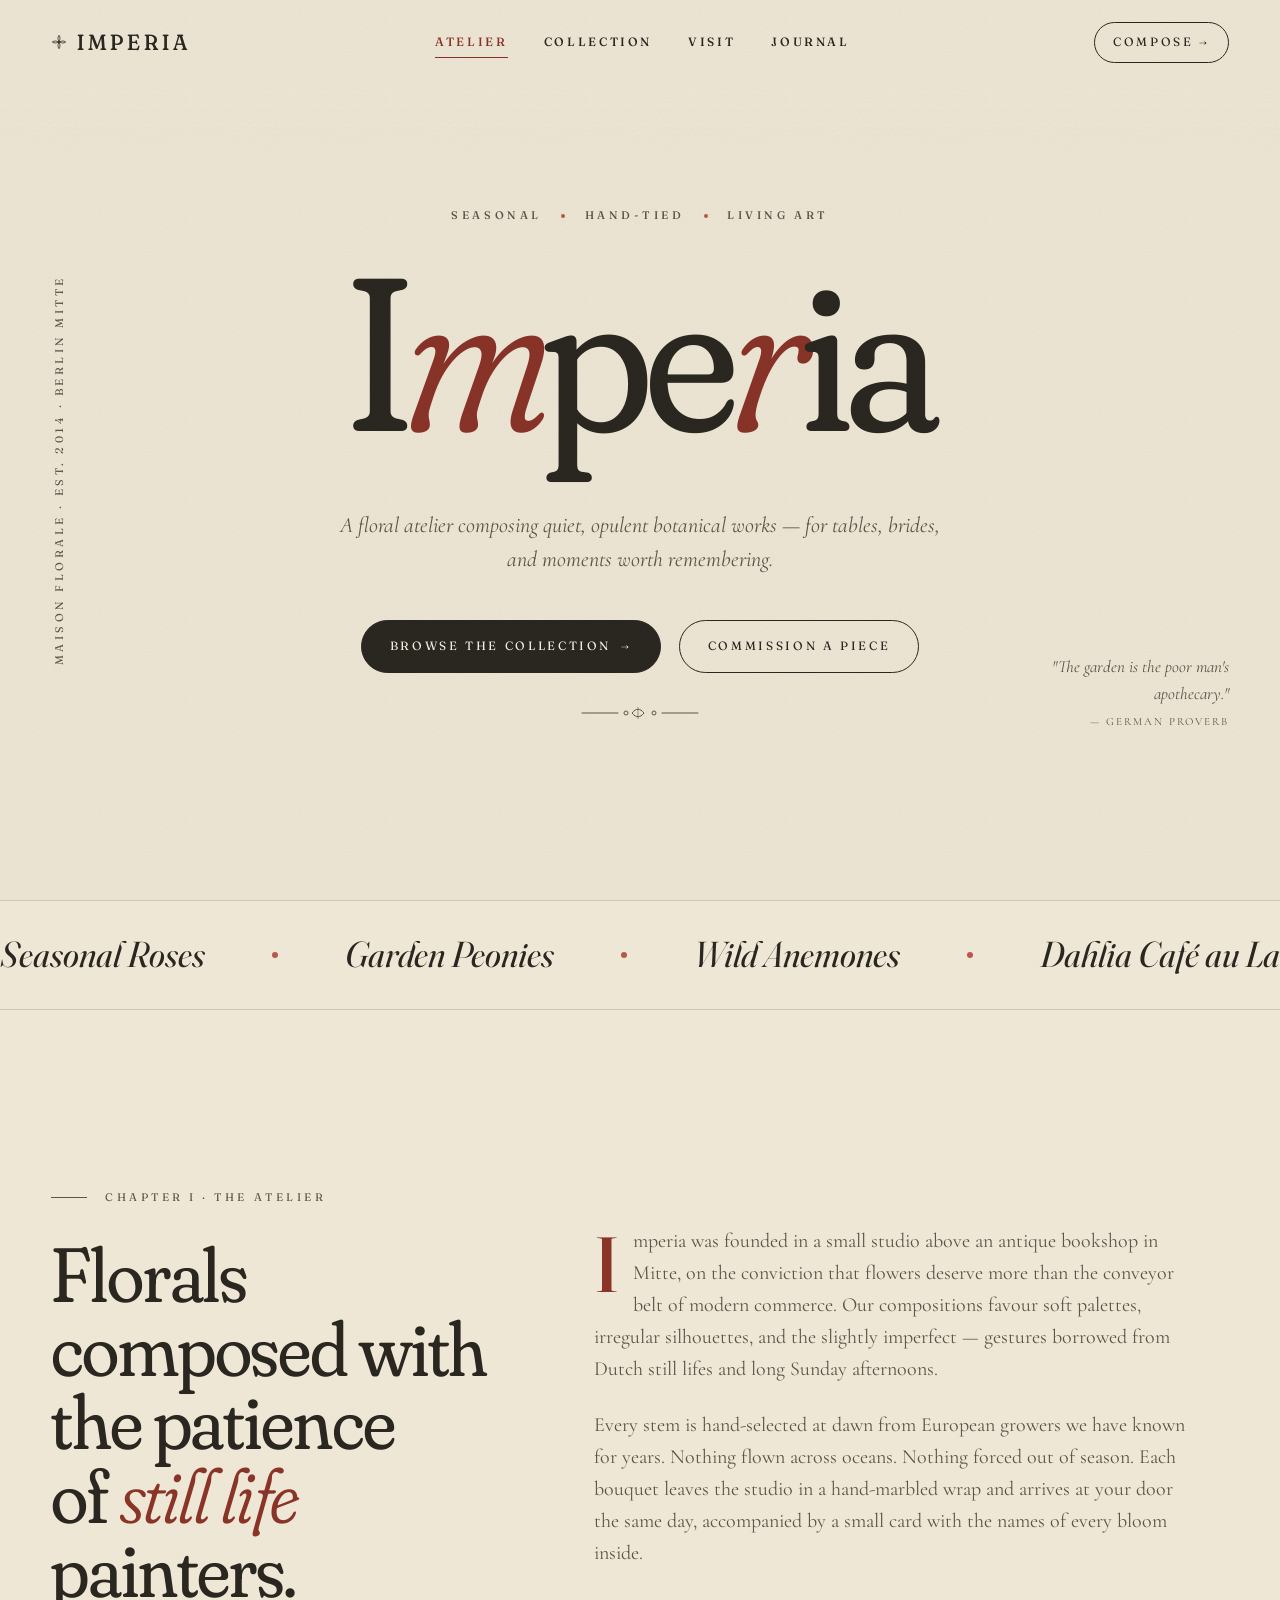
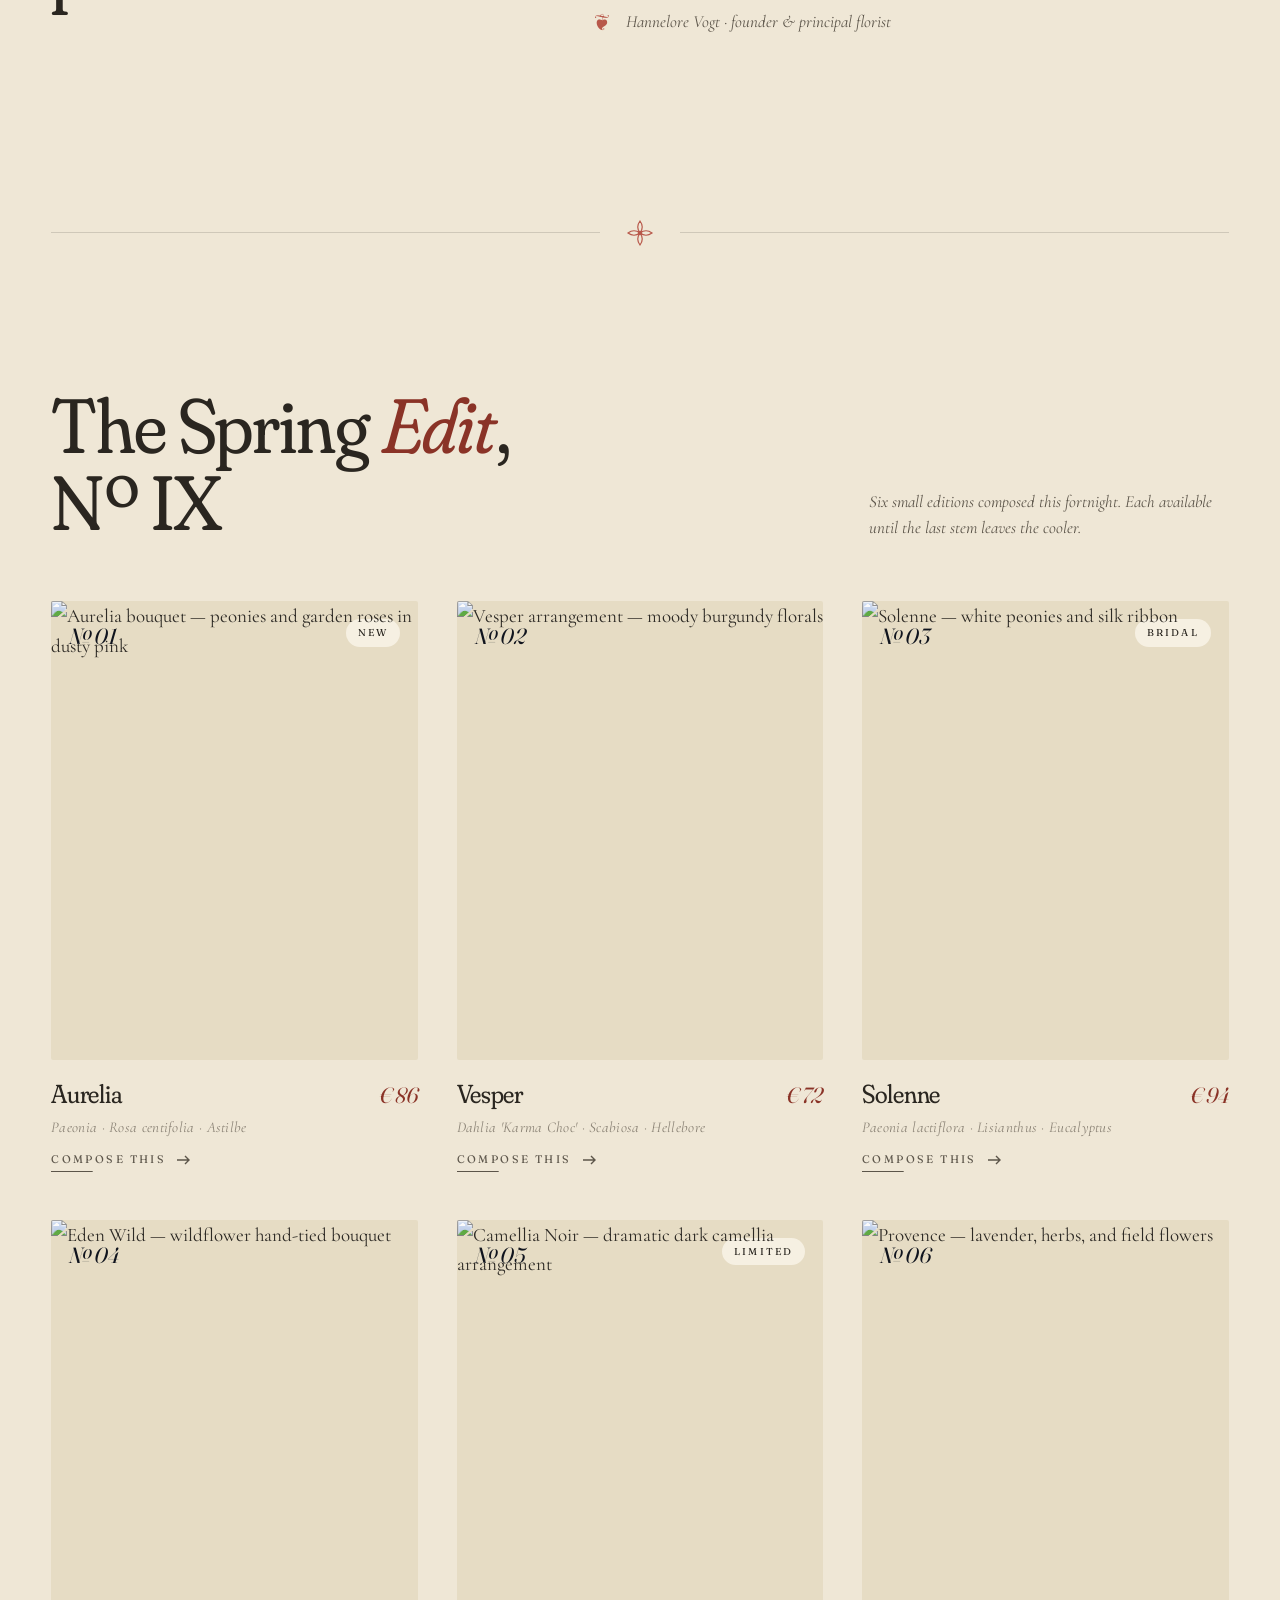
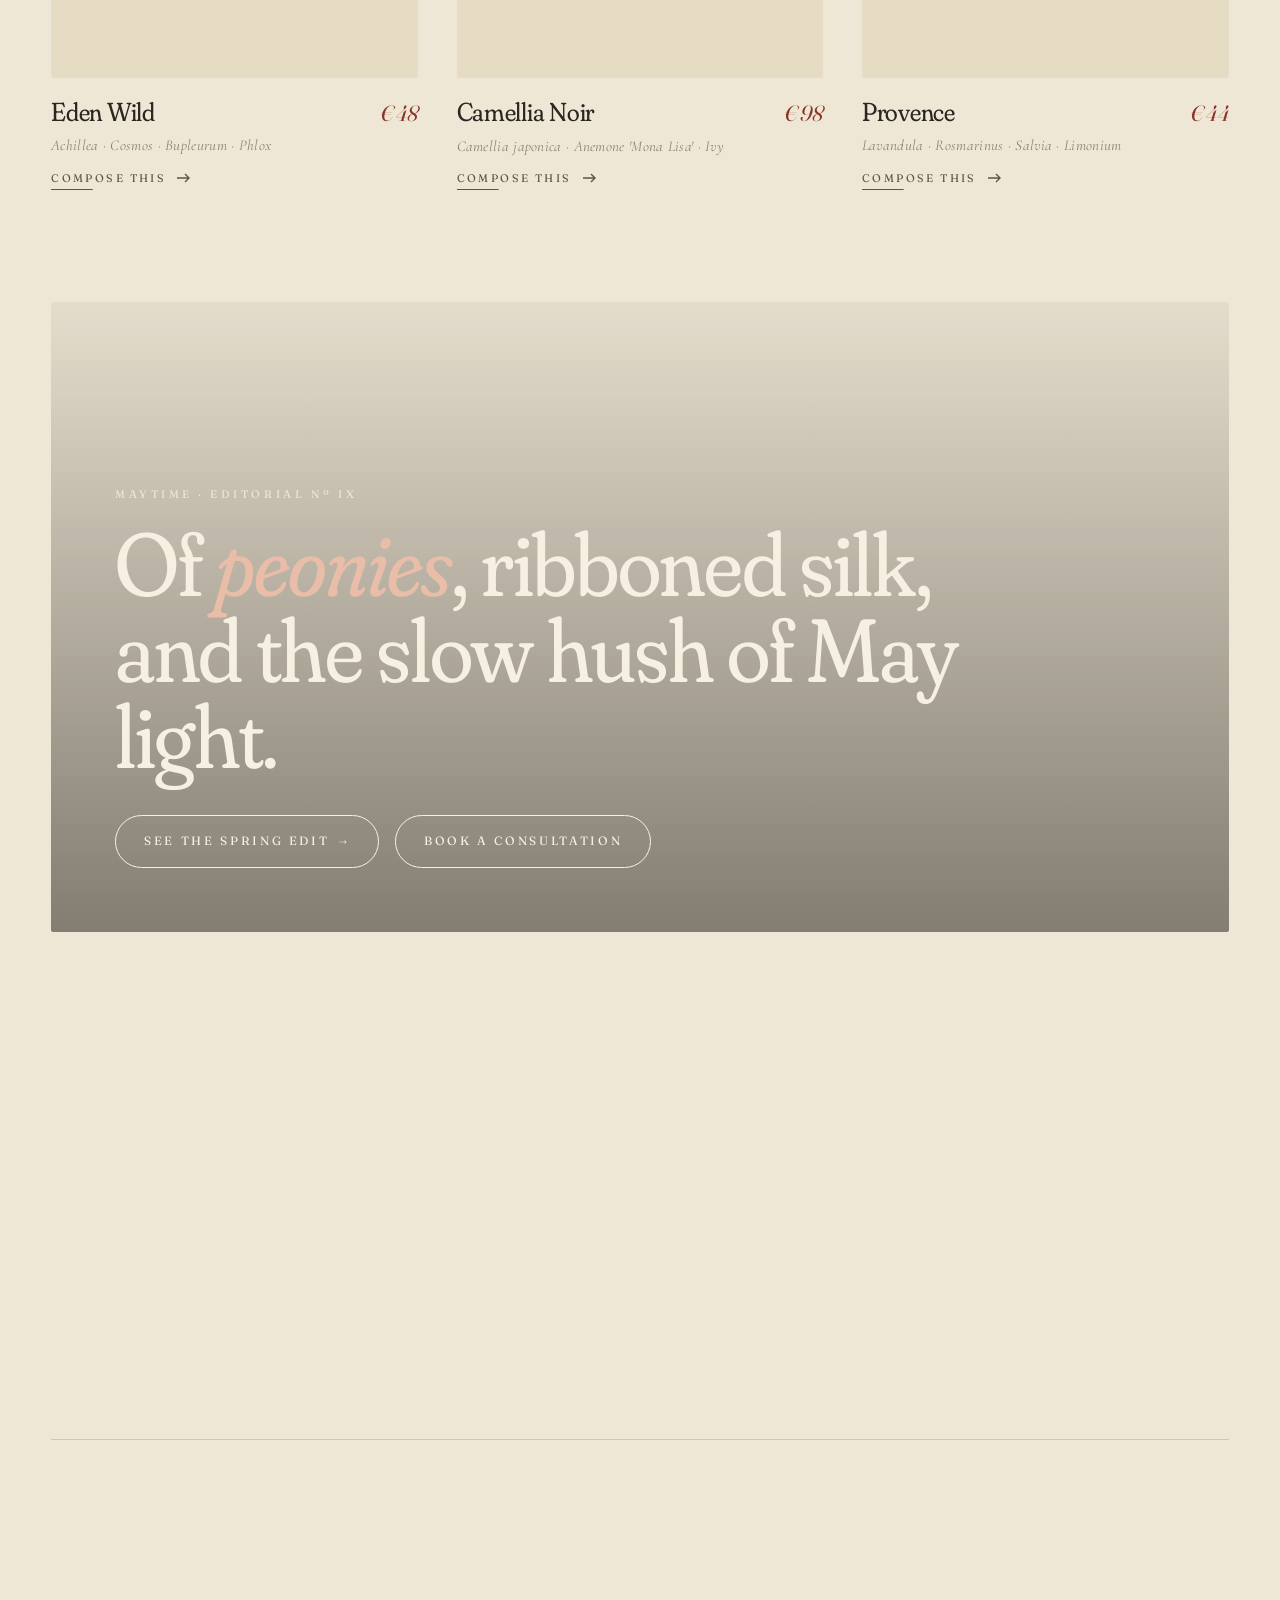
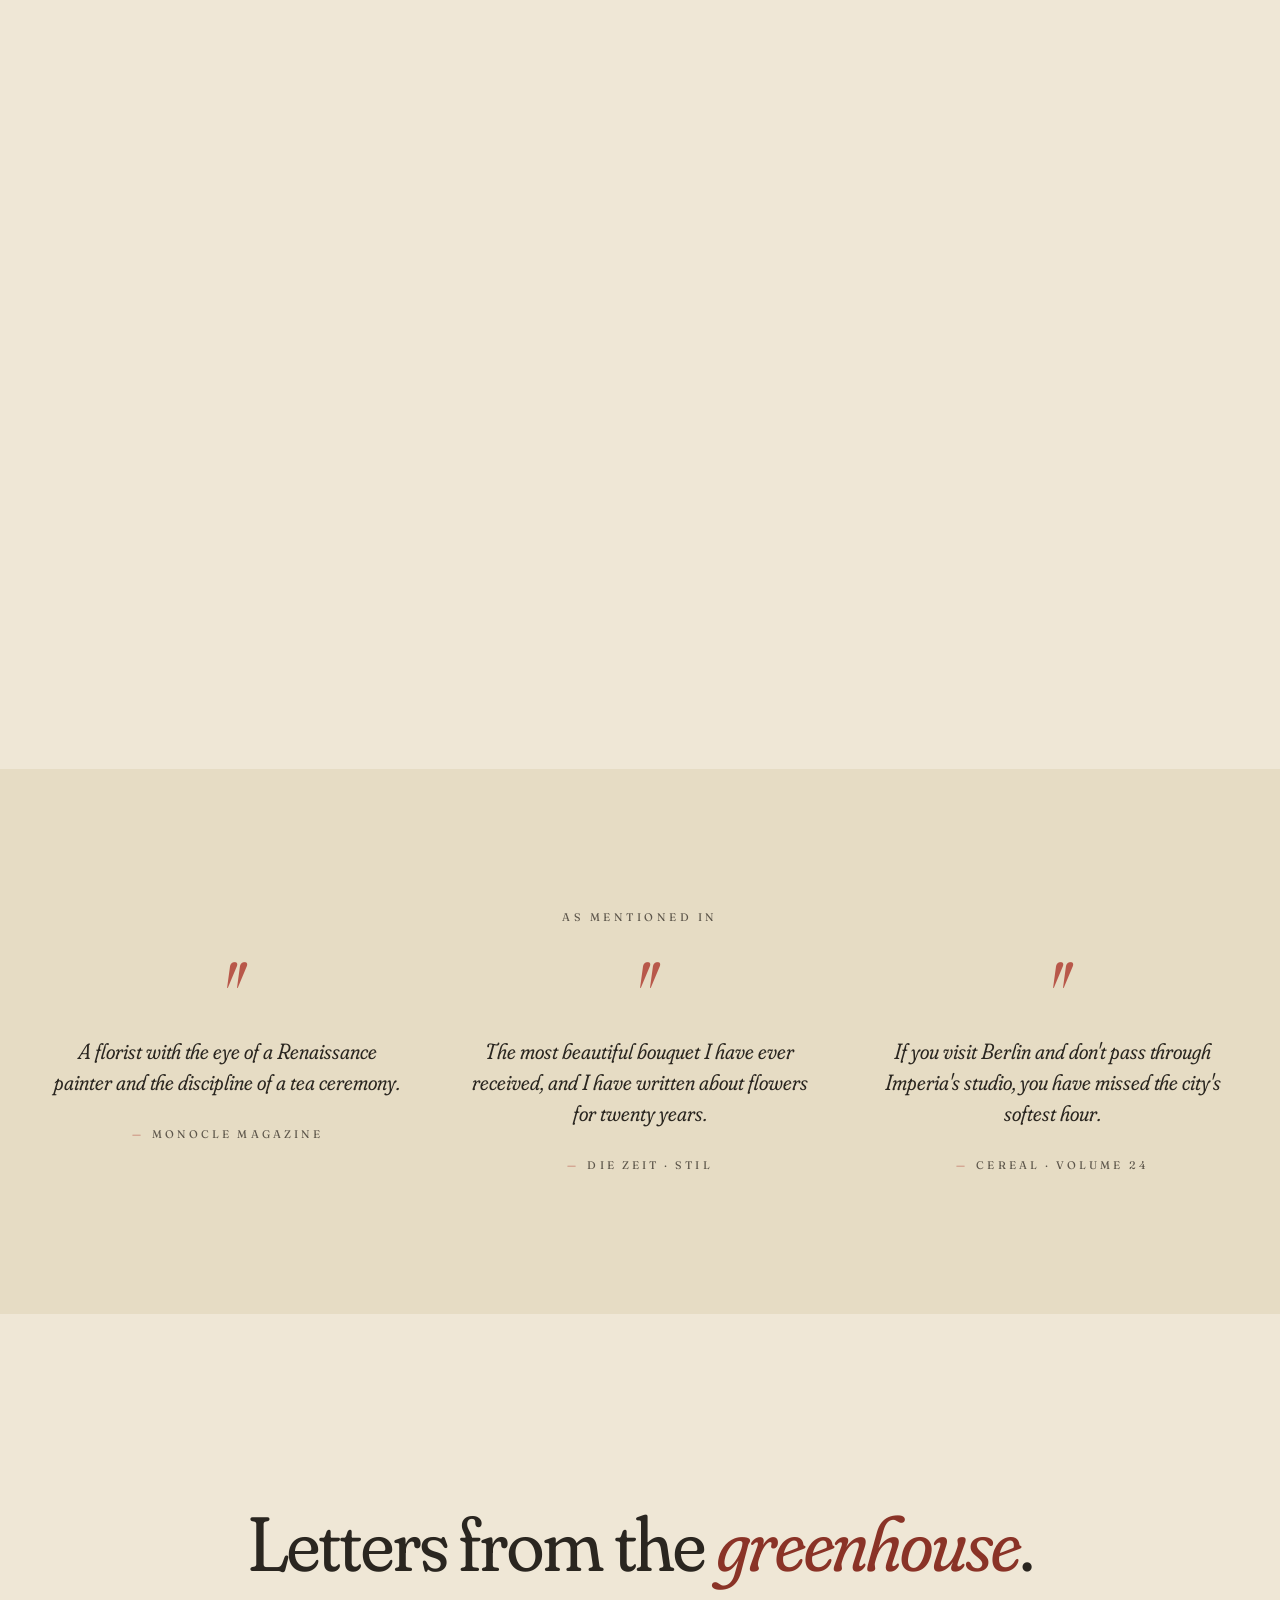
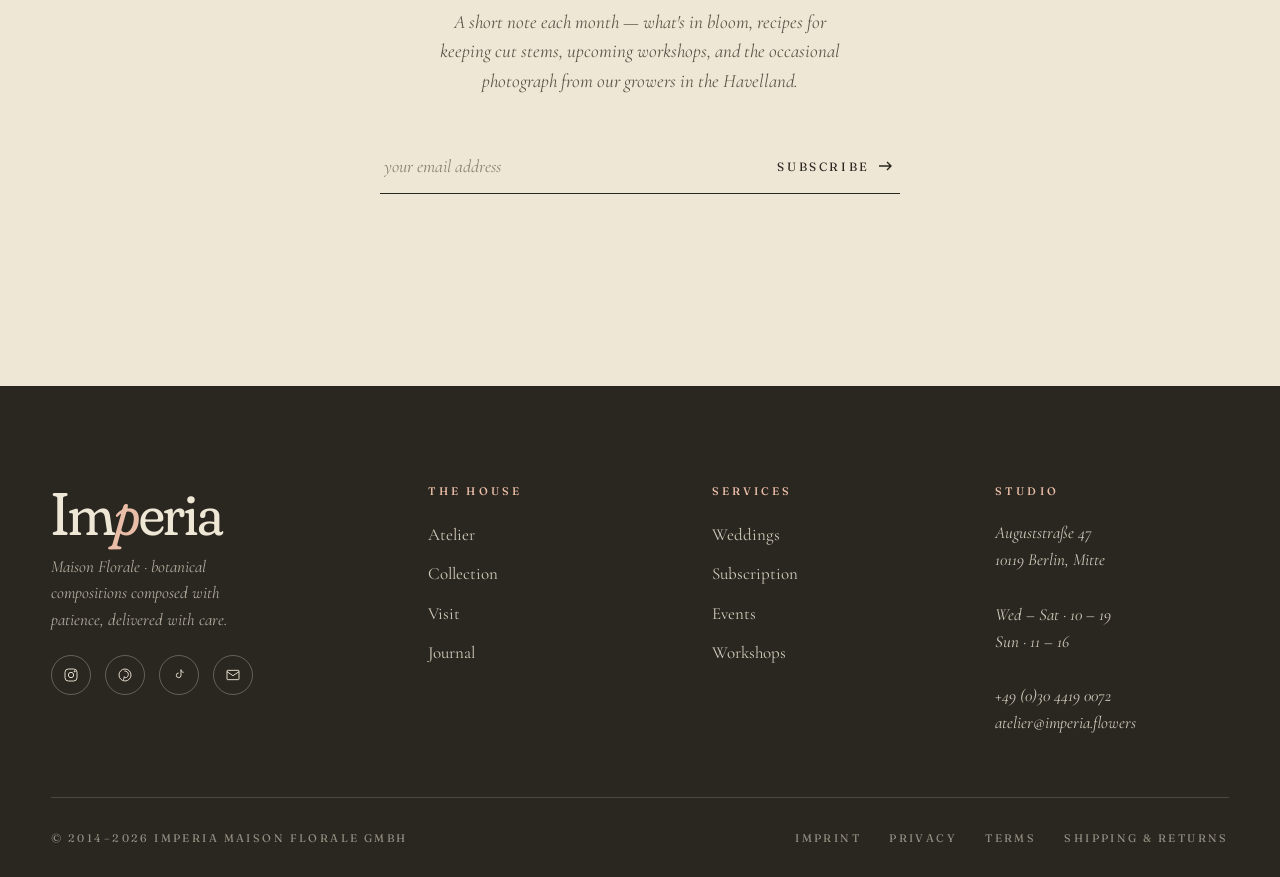
==== index.html @ 6f872ba1 "first commit" ====
<!DOCTYPE html>
<html lang="en">
<head>
<meta charset="UTF-8" />
<meta name="viewport" content="width=device-width, initial-scale=1.0" />
<title>IMPERIA — Maison Florale · Botanical compositions</title>
<meta name="description" content="IMPERIA is a floral atelier composing seasonal arrangements, bridal florals, and weekly subscriptions from the finest blooms. Hand-tied in our studio." />
<link rel="stylesheet" href="/css/style.css" />
<link rel="icon" href="data:image/svg+xml,%3Csvg xmlns='http://www.w3.org/2000/svg' viewBox='0 0 32 32'%3E%3Ctext y='26' font-size='28' font-family='Georgia' font-style='italic' fill='%238a3327'%3EI%3C/text%3E%3C/svg%3E" />
</head>
<body>

<!-- ============================ NAV ============================ -->
<nav class="nav" id="nav">
  <a href="/" class="nav-logo" aria-label="IMPERIA home">
    <svg viewBox="0 0 24 24" fill="none" stroke="currentColor" stroke-width="1.2">
      <path d="M12 2c2 3 2 6 0 9-2-3-2-6 0-9zM12 22c-2-3-2-6 0-9 2 3 2 6 0 9zM2 12c3-2 6-2 9 0-3 2-6 2-9 0zM22 12c-3 2-6 2-9 0 3-2 6-2 9 0z"/>
      <circle cx="12" cy="12" r="1.3" fill="currentColor"/>
    </svg>
    IMPERIA
  </a>
  <div class="nav-panel" id="navPanel">
    <div class="nav-links" id="navLinks">
      <a class="nav-link active" href="/">Atelier</a>
      <a class="nav-link" href="/products">Collection</a>
      <a class="nav-link" href="/contact">Visit</a>
      <a class="nav-link" href="#journal">Journal</a>
    </div>
    <div class="nav-extras">
      <a class="nav-extra-cta" href="/products">
        Compose a bouquet
        <svg width="20" height="10" viewBox="0 0 20 10" fill="none" stroke="currentColor" stroke-width="1.4"><path d="M1 5h17M14 1l4 4-4 4"/></svg>
      </a>
      <svg class="nav-extra-ornament" viewBox="0 0 120 24" fill="none">
        <path d="M2 12h36" stroke-linecap="round"/>
        <circle cx="46" cy="12" r="2"/>
        <path d="M52 12c4-5 8-5 12 0-4 5-8 5-12 0z"/>
        <circle cx="74" cy="12" r="2"/>
        <path d="M82 12h36" stroke-linecap="round"/>
      </svg>
      <div class="nav-extra-grid">
        <div class="nav-extra-block">
          <h5>The Atelier</h5>
          <p>Auguststraße 47<br/>10119 Berlin · Mitte</p>
        </div>
        <div class="nav-extra-block">
          <h5>Hours</h5>
          <p>Wed–Fri · 10–19<br/>Sat · 09–19<br/>Sun · 11–16</p>
        </div>
        <div class="nav-extra-block">
          <h5>Conversation</h5>
          <p>atelier@imperia.flowers<br/>+49 (0)30 4419 0072</p>
        </div>
      </div>
      <div class="nav-extra-socials">
        <a href="#" aria-label="Instagram"><svg viewBox="0 0 24 24" fill="none" stroke="currentColor" stroke-width="1.4"><rect x="3" y="3" width="18" height="18" rx="5"/><circle cx="12" cy="12" r="4"/><circle cx="17.5" cy="6.5" r="0.8" fill="currentColor"/></svg></a>
        <a href="#" aria-label="Pinterest"><svg viewBox="0 0 24 24" fill="none" stroke="currentColor" stroke-width="1.4"><circle cx="12" cy="12" r="9"/><path d="M11 6c4 0 6 2 6 5 0 3-2 5-4 5-1 0-2-0.5-2-1.5l-1 4-1 1"/></svg></a>
        <a href="#" aria-label="TikTok"><svg viewBox="0 0 24 24" fill="none" stroke="currentColor" stroke-width="1.4"><path d="M15 4v8.5a3.5 3.5 0 1 1-3.5-3.5"/><path d="M15 4c0 2 1.5 4 4 4"/></svg></a>
        <a href="#" aria-label="Email"><svg viewBox="0 0 24 24" fill="none" stroke="currentColor" stroke-width="1.4"><rect x="3" y="5" width="18" height="14" rx="1"/><path d="M3 7l9 6 9-6"/></svg></a>
      </div>
    </div>
  </div>
  <a class="nav-cta" href="/products">Compose →</a>
  <div class="nav-burger" id="navBurger"><span></span><span></span><span></span></div>
</nav>

<!-- ============================ HERO ============================ -->
<header class="hero">
  <div class="petals" id="petals"></div>
  <div class="hero-grid">
    <div class="hero-side">Maison Florale · Est. 2014 · Berlin Mitte</div>

    <div class="hero-center">
      <div class="eyebrow hero-eyebrow">
        Seasonal <span class="dot"></span> Hand-tied <span class="dot"></span> Living art
      </div>

      <h1 class="display hero-title" aria-label="IMPERIA">
        <span class="letter" style="animation-delay:200ms">I</span><span class="letter italic" style="animation-delay:280ms">m</span><span class="letter" style="animation-delay:360ms">p</span><span class="letter" style="animation-delay:440ms">e</span><span class="letter italic" style="animation-delay:520ms">r</span><span class="letter" style="animation-delay:600ms">i</span><span class="letter" style="animation-delay:680ms">a</span>
      </h1>

      <p class="hero-sub">
        A floral atelier composing <span class="italic">quiet, opulent</span> botanical works
        — for tables, brides, and moments worth remembering.
      </p>

      <div class="hero-actions">
        <a href="/products" class="btn btn-primary">Browse the Collection <span class="arrow">→</span></a>
        <a href="/contact" class="btn">Commission a Piece</a>
      </div>

      <svg class="hero-ornament" viewBox="0 0 120 24" fill="none">
        <path d="M2 12h36" stroke-linecap="round"/>
        <circle cx="46" cy="12" r="2"/>
        <path d="M52 12c4-5 8-5 12 0-4 5-8 5-12 0z"/>
        <path d="M58 6v12" stroke-width="0.6"/>
        <circle cx="74" cy="12" r="2"/>
        <path d="M82 12h36" stroke-linecap="round"/>
      </svg>
    </div>

    <div class="hero-side-right">
      "The garden is the poor man's apothecary."<br/>
      <span style="font-style:normal; letter-spacing:0.18em; font-size:11px; text-transform:uppercase;">— German proverb</span>
    </div>
  </div>
</header>

<!-- ============================ MARQUEE ============================ -->
<div class="marquee" aria-hidden="true">
  <div class="marquee-track" id="marquee">
    <span>
      Seasonal Roses
      <svg width="20" height="20" viewBox="0 0 20 20" fill="currentColor"><circle cx="10" cy="10" r="3"/></svg>
      Garden Peonies
      <svg width="20" height="20" viewBox="0 0 20 20" fill="currentColor"><circle cx="10" cy="10" r="3"/></svg>
      Wild Anemones
      <svg width="20" height="20" viewBox="0 0 20 20" fill="currentColor"><circle cx="10" cy="10" r="3"/></svg>
      Dahlia Café au Lait
      <svg width="20" height="20" viewBox="0 0 20 20" fill="currentColor"><circle cx="10" cy="10" r="3"/></svg>
      Ranunculus
      <svg width="20" height="20" viewBox="0 0 20 20" fill="currentColor"><circle cx="10" cy="10" r="3"/></svg>
      Sweet Pea
      <svg width="20" height="20" viewBox="0 0 20 20" fill="currentColor"><circle cx="10" cy="10" r="3"/></svg>
      Hellebore
      <svg width="20" height="20" viewBox="0 0 20 20" fill="currentColor"><circle cx="10" cy="10" r="3"/></svg>
    </span>
  </div>
</div>

<!-- ============================ MANIFESTO ============================ -->
<section class="manifesto wrap">
  <div class="manifesto-grid">
    <div class="reveal">
      <div class="manifesto-label">Chapter I · The Atelier</div>
      <h2 class="manifesto-title">
        Florals composed with the patience<br/>
        of <em>still life</em> painters.
      </h2>
    </div>
    <div class="manifesto-body reveal">
      <p>
        Imperia was founded in a small studio above an antique bookshop in Mitte,
        on the conviction that flowers deserve more than the conveyor belt of
        modern commerce. Our compositions favour soft palettes, irregular silhouettes,
        and the slightly imperfect — gestures borrowed from Dutch still lifes and
        long Sunday afternoons.
      </p>
      <p>
        Every stem is hand-selected at dawn from European growers we have known
        for years. Nothing flown across oceans. Nothing forced out of season.
        Each bouquet leaves the studio in a hand-marbled wrap and arrives at your
        door the same day, accompanied by a small card with the names of every
        bloom inside.
      </p>
      <div class="manifesto-sig">Hannelore Vogt · founder &amp; principal florist</div>
    </div>
  </div>
</section>

<div class="wrap">
  <div class="divider">
    <span class="line"></span>
    <svg viewBox="0 0 32 32" fill="none" stroke="currentColor" stroke-width="1.2">
      <path d="M16 4c3 4 3 8 0 12-3-4-3-8 0-12zM16 28c-3-4-3-8 0-12 3 4 3 8 0 12zM4 16c4-3 8-3 12 0-4 3-8 3-12 0zM28 16c-4 3-8 3-12 0 4-3 8-3 12 0z"/>
      <circle cx="16" cy="16" r="1.6" fill="currentColor"/>
    </svg>
    <span class="line"></span>
  </div>
</div>

<!-- ============================ FEATURED COLLECTION ============================ -->
<section class="collection wrap">
  <div class="section-head reveal">
    <h2>
      The Spring <em>Edit</em>,<br/>
      Nº IX
    </h2>
    <p class="lead">
      Six small editions composed this fortnight. Each available
      until the last stem leaves the cooler.
    </p>
  </div>

  <div class="grid-products reveal-stagger">

    <a class="product" href="/products">
      <div class="product-frame">
        <span class="product-num">№ 01</span>
        <span class="product-tag">New</span>
        <img src="https://images.unsplash.com/photo-1487530811176-3780de880c2d?auto=format&fit=crop&w=1200&q=80" alt="Aurelia bouquet — peonies and garden roses in dusty pink"/>
      </div>
      <div class="product-info">
        <span class="product-name">Aurelia</span>
        <span class="product-price">€ 86</span>
        <span class="product-latin">Paeonia · Rosa centifolia · Astilbe</span>
        <span class="product-cta">Compose this <svg width="14" height="10" viewBox="0 0 14 10" fill="none" stroke="currentColor" stroke-width="1.4"><path d="M1 5h12M9 1l4 4-4 4"/></svg></span>
      </div>
    </a>

    <a class="product" href="/products">
      <div class="product-frame">
        <span class="product-num">№ 02</span>
        <img src="https://images.unsplash.com/photo-1561181286-d3fee7d55364?auto=format&fit=crop&w=1200&q=80" alt="Vesper arrangement — moody burgundy florals"/>
      </div>
      <div class="product-info">
        <span class="product-name">Vesper</span>
        <span class="product-price">€ 72</span>
        <span class="product-latin">Dahlia 'Karma Choc' · Scabiosa · Hellebore</span>
        <span class="product-cta">Compose this <svg width="14" height="10" viewBox="0 0 14 10" fill="none" stroke="currentColor" stroke-width="1.4"><path d="M1 5h12M9 1l4 4-4 4"/></svg></span>
      </div>
    </a>

    <a class="product" href="/products">
      <div class="product-frame">
        <span class="product-num">№ 03</span>
        <span class="product-tag">Bridal</span>
        <img src="https://images.unsplash.com/photo-1525310072745-f49212b5ac6d?auto=format&fit=crop&w=1200&q=80" alt="Solenne — white peonies and silk ribbon"/>
      </div>
      <div class="product-info">
        <span class="product-name">Solenne</span>
        <span class="product-price">€ 94</span>
        <span class="product-latin">Paeonia lactiflora · Lisianthus · Eucalyptus</span>
        <span class="product-cta">Compose this <svg width="14" height="10" viewBox="0 0 14 10" fill="none" stroke="currentColor" stroke-width="1.4"><path d="M1 5h12M9 1l4 4-4 4"/></svg></span>
      </div>
    </a>

    <a class="product" href="/products">
      <div class="product-frame">
        <span class="product-num">№ 04</span>
        <img src="https://images.unsplash.com/photo-1508610048659-a06b669e3321?auto=format&fit=crop&w=1200&q=80" alt="Eden Wild — wildflower hand-tied bouquet"/>
      </div>
      <div class="product-info">
        <span class="product-name">Eden Wild</span>
        <span class="product-price">€ 48</span>
        <span class="product-latin">Achillea · Cosmos · Bupleurum · Phlox</span>
        <span class="product-cta">Compose this <svg width="14" height="10" viewBox="0 0 14 10" fill="none" stroke="currentColor" stroke-width="1.4"><path d="M1 5h12M9 1l4 4-4 4"/></svg></span>
      </div>
    </a>

    <a class="product" href="/products">
      <div class="product-frame">
        <span class="product-num">№ 05</span>
        <span class="product-tag">Limited</span>
        <img src="https://images.unsplash.com/photo-1502977249166-824b3a8a4d6d?auto=format&fit=crop&w=1200&q=80" alt="Camellia Noir — dramatic dark camellia arrangement"/>
      </div>
      <div class="product-info">
        <span class="product-name">Camellia Noir</span>
        <span class="product-price">€ 98</span>
        <span class="product-latin">Camellia japonica · Anemone 'Mona Lisa' · Ivy</span>
        <span class="product-cta">Compose this <svg width="14" height="10" viewBox="0 0 14 10" fill="none" stroke="currentColor" stroke-width="1.4"><path d="M1 5h12M9 1l4 4-4 4"/></svg></span>
      </div>
    </a>

    <a class="product" href="/products">
      <div class="product-frame">
        <span class="product-num">№ 06</span>
        <img src="https://images.unsplash.com/photo-1518895949257-7621c3c786d7?auto=format&fit=crop&w=1200&q=80" alt="Provence — lavender, herbs, and field flowers"/>
      </div>
      <div class="product-info">
        <span class="product-name">Provence</span>
        <span class="product-price">€ 44</span>
        <span class="product-latin">Lavandula · Rosmarinus · Salvia · Limonium</span>
        <span class="product-cta">Compose this <svg width="14" height="10" viewBox="0 0 14 10" fill="none" stroke="currentColor" stroke-width="1.4"><path d="M1 5h12M9 1l4 4-4 4"/></svg></span>
      </div>
    </a>

  </div>

  <!-- ============================ SEASONAL POSTER ============================ -->
  <div class="poster reveal" id="poster">
    <div class="poster-img"></div>
    <div class="poster-body">
      <div class="poster-eyebrow">Maytime · Editorial Nº IX</div>
      <h2 class="poster-title">
        Of <em>peonies</em>, ribboned silk,<br/>
        and the slow hush of May light.
      </h2>
      <div class="poster-actions">
        <a class="btn" href="/products">See the Spring Edit <span class="arrow">→</span></a>
        <a class="btn" href="/contact">Book a Consultation</a>
      </div>
    </div>
  </div>
</section>

<!-- ============================ SERVICES ============================ -->
<section class="services wrap" id="journal">
  <div class="section-head reveal">
    <h2>Beyond the <em>bouquet</em>.</h2>
    <p class="lead">A handful of services for the larger moments — weddings, dinner parties, sustained beauty.</p>
  </div>
  <div class="services-grid reveal-stagger">

    <div class="service">
      <div class="service-num">i.</div>
      <h3 class="service-title">Bridal &amp; Weddings</h3>
      <p class="service-desc">Full design, sourcing and on-site styling, from intimate ceremonies of twelve to grand affairs of three hundred. Bespoke moodboards within seven days.</p>
      <a class="service-link" href="/contact">Enquire
        <svg width="20" height="10" viewBox="0 0 20 10" fill="none" stroke="currentColor" stroke-width="1.4"><path d="M1 5h17M14 1l4 4-4 4"/></svg>
      </a>
    </div>

    <div class="service">
      <div class="service-num">ii.</div>
      <h3 class="service-title">Weekly Subscription</h3>
      <p class="service-desc">A fresh composition delivered to your home, restaurant or office each week. Three sizes, fully seasonal, pause whenever life asks for it.</p>
      <a class="service-link" href="/products">Subscribe
        <svg width="20" height="10" viewBox="0 0 20 10" fill="none" stroke="currentColor" stroke-width="1.4"><path d="M1 5h17M14 1l4 4-4 4"/></svg>
      </a>
    </div>

    <div class="service">
      <div class="service-num">iii.</div>
      <h3 class="service-title">Events &amp; Editorial</h3>
      <p class="service-desc">Hotel lobbies, magazine shoots, gallery openings. We work in close conversation with art directors, stylists and venues across Europe.</p>
      <a class="service-link" href="/contact">Collaborate
        <svg width="20" height="10" viewBox="0 0 20 10" fill="none" stroke="currentColor" stroke-width="1.4"><path d="M1 5h17M14 1l4 4-4 4"/></svg>
      </a>
    </div>

    <div class="service">
      <div class="service-num">iv.</div>
      <h3 class="service-title">Workshops</h3>
      <p class="service-desc">Quarterly evenings in our studio — small groups of eight, natural wine, and the art of the hand-tied bouquet. Beginners and old hands.</p>
      <a class="service-link" href="/contact">Reserve
        <svg width="20" height="10" viewBox="0 0 20 10" fill="none" stroke="currentColor" stroke-width="1.4"><path d="M1 5h17M14 1l4 4-4 4"/></svg>
      </a>
    </div>

    <div class="service">
      <div class="service-num">v.</div>
      <h3 class="service-title">Funerals &amp; Sympathy</h3>
      <p class="service-desc">A quieter palette, composed with care and discretion. Same-day delivery anywhere in the city, with a hand-written note in your own words.</p>
      <a class="service-link" href="/contact">Arrange
        <svg width="20" height="10" viewBox="0 0 20 10" fill="none" stroke="currentColor" stroke-width="1.4"><path d="M1 5h17M14 1l4 4-4 4"/></svg>
      </a>
    </div>

    <div class="service">
      <div class="service-num">vi.</div>
      <h3 class="service-title">Corporate Accounts</h3>
      <p class="service-desc">Reception florals, gifting programmes, and seasonal installations for hotels, agencies, and ateliers. Quarterly invoicing available.</p>
      <a class="service-link" href="/contact">Begin
        <svg width="20" height="10" viewBox="0 0 20 10" fill="none" stroke="currentColor" stroke-width="1.4"><path d="M1 5h17M14 1l4 4-4 4"/></svg>
      </a>
    </div>

  </div>
</section>

<!-- ============================ QUOTES ============================ -->
<section class="quotes">
  <div class="wrap">
    <div class="quotes-eyebrow">As mentioned in</div>
    <div class="quotes-grid reveal-stagger">
      <div class="quote">
        <div class="quote-mark">"</div>
        <div class="quote-text">A florist with the eye of a Renaissance painter and the discipline of a tea ceremony.</div>
        <div class="quote-author"><span class="dash">—</span>Monocle Magazine</div>
      </div>
      <div class="quote">
        <div class="quote-mark">"</div>
        <div class="quote-text">The most beautiful bouquet I have ever received, and I have written about flowers for twenty years.</div>
        <div class="quote-author"><span class="dash">—</span>Die Zeit · Stil</div>
      </div>
      <div class="quote">
        <div class="quote-mark">"</div>
        <div class="quote-text">If you visit Berlin and don't pass through Imperia's studio, you have missed the city's softest hour.</div>
        <div class="quote-author"><span class="dash">—</span>Cereal · Volume 24</div>
      </div>
    </div>
  </div>
</section>

<!-- ============================ NEWSLETTER ============================ -->
<section class="newsletter wrap">
  <div class="reveal">
    <h2>Letters from the <em>greenhouse</em>.</h2>
    <p>A short note each month — what's in bloom, recipes for keeping cut stems, upcoming workshops, and the occasional photograph from our growers in the Havelland.</p>
    <form class="newsletter-form" onsubmit="event.preventDefault(); this.querySelector('button').innerText='Thank you ✿'; this.querySelector('input').value='';">
      <input type="email" required placeholder="your email address" aria-label="Email address"/>
      <button type="submit">Subscribe
        <svg width="14" height="10" viewBox="0 0 14 10" fill="none" stroke="currentColor" stroke-width="1.4"><path d="M1 5h12M9 1l4 4-4 4"/></svg>
      </button>
    </form>
  </div>
</section>

<!-- ============================ FOOTER ============================ -->
<footer class="footer">
  <div class="wrap">
    <div class="footer-top">
      <div>
        <div class="footer-brand">Im<em>p</em>eria</div>
        <p class="footer-tagline">Maison Florale · botanical compositions composed with patience, delivered with care.</p>
        <div class="footer-socials">
          <a class="social-link" href="#" aria-label="Instagram">
            <svg viewBox="0 0 24 24" fill="none" stroke="currentColor" stroke-width="1.4"><rect x="3" y="3" width="18" height="18" rx="5"/><circle cx="12" cy="12" r="4"/><circle cx="17.5" cy="6.5" r="0.8" fill="currentColor"/></svg>
          </a>
          <a class="social-link" href="#" aria-label="Pinterest">
            <svg viewBox="0 0 24 24" fill="none" stroke="currentColor" stroke-width="1.4"><circle cx="12" cy="12" r="9"/><path d="M11 6c4 0 6 2 6 5 0 3-2 5-4 5-1 0-2-0.5-2-1.5l-1 4-1 1"/></svg>
          </a>
          <a class="social-link" href="#" aria-label="TikTok">
            <svg viewBox="0 0 24 24" fill="none" stroke="currentColor" stroke-width="1.4"><path d="M15 4v8.5a3.5 3.5 0 1 1-3.5-3.5"/><path d="M15 4c0 2 1.5 4 4 4"/></svg>
          </a>
          <a class="social-link" href="#" aria-label="Email">
            <svg viewBox="0 0 24 24" fill="none" stroke="currentColor" stroke-width="1.4"><rect x="3" y="5" width="18" height="14" rx="1"/><path d="M3 7l9 6 9-6"/></svg>
          </a>
        </div>
      </div>

      <div>
        <h4>The House</h4>
        <ul>
          <li><a href="/">Atelier</a></li>
          <li><a href="/products">Collection</a></li>
          <li><a href="/contact">Visit</a></li>
          <li><a href="#journal">Journal</a></li>
        </ul>
      </div>

      <div>
        <h4>Services</h4>
        <ul>
          <li><a href="/contact">Weddings</a></li>
          <li><a href="/products">Subscription</a></li>
          <li><a href="/contact">Events</a></li>
          <li><a href="/contact">Workshops</a></li>
        </ul>
      </div>

      <div>
        <h4>Studio</h4>
        <p class="footer-info">
          Auguststraße 47<br/>
          10119 Berlin, Mitte<br/>
          <br/>
          Wed – Sat · 10 – 19<br/>
          Sun · 11 – 16<br/>
          <br/>
          +49 (0)30 4419 0072<br/>
          atelier@imperia.flowers
        </p>
      </div>
    </div>

    <div class="footer-bottom">
      <span>© 2014–2026 Imperia Maison Florale GmbH</span>
      <div class="footer-imprint-links">
        <a href="/imprint">Imprint</a>
        <a href="/imprint#privacy">Privacy</a>
        <a href="/imprint#terms">Terms</a>
        <a href="/imprint#shipping">Shipping &amp; Returns</a>
      </div>
    </div>
  </div>
</footer>

<script src="/js/main.js"></script>
</body>
</html>
---- css/style.css ----
/* ============================================================
   IMPERIA — Maison Florale
   Editorial botanical aesthetic
   ============================================================ */

/* ---- Self-hosted fonts ---- */

@font-face {
  font-family: "Fraunces";
  src: url("/assets/fonts/Fraunces-VariableFont_SOFT,WONK,opsz,wght.ttf") format("truetype");
  font-weight: 100 900;
  font-style: normal;
  font-display: swap;
}

@font-face {
  font-family: "Fraunces";
  src: url("/assets/fonts/Fraunces-Italic-VariableFont_SOFT,WONK,opsz,wght.ttf") format("truetype");
  font-weight: 100 900;
  font-style: italic;
  font-display: swap;
}

@font-face {
  font-family: "Cormorant Garamond";
  src: url("/assets/fonts/CormorantGaramond-Regular.ttf") format("truetype");
  font-weight: 400;
  font-style: normal;
  font-display: swap;
}

@font-face {
  font-family: "Cormorant Garamond";
  src: url("/assets/fonts/CormorantGaramond-Italic.ttf") format("truetype");
  font-weight: 400;
  font-style: italic;
  font-display: swap;
}

@font-face {
  font-family: "Cormorant Garamond";
  src: url("/assets/fonts/CormorantGaramond-Medium.ttf") format("truetype");
  font-weight: 500;
  font-style: normal;
  font-display: swap;
}

@font-face {
  font-family: "Cormorant Garamond";
  src: url("/assets/fonts/CormorantGaramond-MediumItalic.ttf") format("truetype");
  font-weight: 500;
  font-style: italic;
  font-display: swap;
}

:root {
  /* Palette — warm bone, deep ink, terracotta, moss, antique gold */
  --cream:        #efe7d6;
  --cream-deep:   #e6dcc4;
  --cream-light:  #f6f0e2;
  --ink:          #2a2620;
  --ink-soft:     #5c554a;
  --ink-mute:     #8a8275;
  --rose:         #b8584a;
  --rose-deep:    #8a3327;
  --moss:         #6a7a52;
  --moss-deep:    #4a5639;
  --gold:         #a88556;
  --paper-line:   rgba(42, 38, 32, 0.16);

  --serif-display: "Fraunces", "Cormorant Garamond", "Times New Roman", serif;
  --serif-body:    "Cormorant Garamond", "Fraunces", Georgia, serif;

  --ease-soft: cubic-bezier(.4, .14, .2, 1);
  --ease-out:  cubic-bezier(.16, 1, .3, 1);
}

* { margin: 0; padding: 0; box-sizing: border-box; }

html { scroll-behavior: smooth; }

body {
  font-family: var(--serif-body);
  font-weight: 400;
  font-size: 19px;
  line-height: 1.55;
  color: var(--ink);
  background: var(--cream);
  overflow-x: hidden;
  -webkit-font-smoothing: antialiased;
  -moz-osx-font-smoothing: grayscale;
  position: relative;
}

/* Subtle paper grain overlay */
body::before {
  content: "";
  position: fixed;
  inset: 0;
  pointer-events: none;
  z-index: 999;
  opacity: 0.35;
  mix-blend-mode: multiply;
  background-image: url("data:image/svg+xml;utf8,<svg xmlns='http://www.w3.org/2000/svg' width='200' height='200'><filter id='n'><feTurbulence type='fractalNoise' baseFrequency='0.85' numOctaves='2' stitchTiles='stitch'/><feColorMatrix values='0 0 0 0 0.16 0 0 0 0 0.15 0 0 0 0 0.13 0 0 0 0.18 0'/></filter><rect width='100%25' height='100%25' filter='url(%23n)'/></svg>");
}

img { max-width: 100%; display: block; }
a { color: inherit; text-decoration: none; }

::selection { background: var(--rose); color: var(--cream-light); }

/* ============================================================
   Typography
   ============================================================ */

.display {
  font-family: var(--serif-display);
  font-variation-settings: "opsz" 144, "SOFT" 100;
  font-weight: 400;
  letter-spacing: -0.02em;
  line-height: 0.88;
}

.eyebrow {
  font-family: var(--serif-display);
  font-variation-settings: "opsz" 9;
  font-size: 11px;
  font-weight: 500;
  letter-spacing: 0.32em;
  text-transform: uppercase;
  color: var(--ink-soft);
}

.italic { font-style: italic; }

h1, h2, h3, h4 {
  font-family: var(--serif-display);
  font-weight: 400;
  letter-spacing: -0.015em;
  line-height: 1;
}

p { max-width: 60ch; }

/* ============================================================
   Layout
   ============================================================ */

.wrap {
  max-width: 1320px;
  margin-left: auto;
  margin-right: auto;
  padding-left: clamp(20px, 4vw, 56px);
  padding-right: clamp(20px, 4vw, 56px);
}

.rule {
  height: 1px;
  background: var(--paper-line);
  width: 100%;
}

section { position: relative; }

/* ============================================================
   Navigation
   ============================================================ */

.nav {
  position: fixed;
  top: 0; left: 0; right: 0;
  z-index: 100;
  padding: 22px clamp(20px, 4vw, 56px);
  display: flex;
  align-items: center;
  justify-content: space-between;
  backdrop-filter: blur(10px);
  -webkit-backdrop-filter: blur(10px);
  background: rgba(239, 231, 214, 0.78);
  border-bottom: 1px solid transparent;
  transition: border-color 600ms var(--ease-soft);
}

.nav.scrolled { border-bottom-color: var(--paper-line); }

/* Soft fade below the nav header — extends the frosted glass look downward
   and gently dissolves content as it scrolls under, like the mobile menu fade. */
.nav::before {
  content: "";
  position: absolute;
  top: 100%;
  left: 0;
  right: 0;
  height: 64px;
  background: linear-gradient(
    to bottom,
    rgba(239, 231, 214, 0.88) 0%,
    rgba(239, 231, 214, 0.55) 45%,
    rgba(239, 231, 214, 0) 100%
  );
  backdrop-filter: blur(10px);
  -webkit-backdrop-filter: blur(10px);
  -webkit-mask-image: linear-gradient(to bottom, black 0%, black 60%, transparent 100%);
  mask-image: linear-gradient(to bottom, black 0%, black 60%, transparent 100%);
  pointer-events: none;
}

.nav-logo {
  font-family: var(--serif-display);
  font-variation-settings: "opsz" 144, "SOFT" 100;
  font-size: 22px;
  font-weight: 500;
  letter-spacing: 0.18em;
  display: flex;
  align-items: center;
  gap: 10px;
}

.nav-logo svg { width: 16px; height: 16px; }

.nav-links {
  display: flex;
  gap: 36px;
  align-items: center;
  font-family: var(--serif-display);
  font-variation-settings: "opsz" 9;
  font-size: 12px;
  font-weight: 500;
  letter-spacing: 0.22em;
  text-transform: uppercase;
}

.nav-link {
  position: relative;
  padding: 4px 0;
  color: var(--ink);
  transition: color 200ms;
}

.nav-link::after {
  content: "";
  position: absolute;
  left: 0; bottom: -2px;
  width: 100%;
  height: 1px;
  background: var(--ink);
  transform: scaleX(0);
  transform-origin: right;
  transition: transform 420ms var(--ease-out);
}

.nav-link:hover::after,
.nav-link.active::after {
  transform: scaleX(1);
  transform-origin: left;
}

.nav-link.active { color: var(--rose-deep); }
.nav-link.active::after { background: var(--rose-deep); }

.nav-cta {
  font-family: var(--serif-display);
  font-variation-settings: "opsz" 9;
  font-size: 12px;
  letter-spacing: 0.22em;
  text-transform: uppercase;
  padding: 10px 18px;
  border: 1px solid var(--ink);
  border-radius: 999px;
  transition: all 320ms var(--ease-soft);
}

.nav-cta:hover {
  background: var(--ink);
  color: var(--cream-light);
}

.nav-burger {
  display: none;
  width: 28px;
  height: 22px;
  flex-direction: column;
  justify-content: space-between;
  cursor: pointer;
}

.nav-burger span {
  display: block;
  height: 1px;
  background: var(--ink);
  transition: transform 300ms, opacity 200ms;
}

.nav.open .nav-burger span:nth-child(1) { transform: translateY(10px) rotate(45deg); }
.nav.open .nav-burger span:nth-child(2) { opacity: 0; }
.nav.open .nav-burger span:nth-child(3) { transform: translateY(-10px) rotate(-45deg); }

/* Nav panel — neutral on desktop, full-screen overlay on mobile */
.nav-panel { display: contents; }
.nav-extras { display: none; }

/* ============================================================
   Hero (Landing)
   ============================================================ */

.hero {
  min-height: 100vh;
  padding: 120px clamp(20px, 4vw, 56px) 80px;
  display: flex;
  flex-direction: column;
  justify-content: center;
  position: relative;
  overflow: hidden;
}

.hero-grid {
  display: grid;
  grid-template-columns: 1fr auto 1fr;
  gap: 40px;
  align-items: end;
  max-width: 1320px;
  margin: 0 auto;
  width: 100%;
}

.hero-side {
  font-family: var(--serif-display);
  font-variation-settings: "opsz" 9;
  font-size: 11px;
  letter-spacing: 0.32em;
  text-transform: uppercase;
  color: var(--ink-soft);
  writing-mode: vertical-rl;
  transform: rotate(180deg);
  white-space: nowrap;
  align-self: center;
}

.hero-side-right {
  text-align: right;
  align-self: end;
  font-family: var(--serif-body);
  font-style: italic;
  font-size: 17px;
  color: var(--ink-soft);
  max-width: 240px;
  justify-self: end;
}

.hero-center {
  text-align: center;
  position: relative;
}

.hero-eyebrow {
  margin-bottom: 28px;
  opacity: 0;
  animation: fadeUp 900ms var(--ease-out) 200ms forwards;
}

.hero-eyebrow .dot {
  display: inline-block;
  width: 4px; height: 4px;
  background: var(--rose);
  border-radius: 50%;
  margin: 0 14px;
  vertical-align: middle;
}

.hero-title {
  font-size: clamp(72px, 17vw, 260px);
  letter-spacing: -0.04em;
  line-height: 0.92;
  font-variation-settings: "opsz" 144, "SOFT" 100, "wght" 380;
  display: flex;
  justify-content: center;
  gap: 0.005em;
}

.hero-title .letter {
  display: inline-block;
  opacity: 0;
  transform: translateY(40%);
  animation: letterUp 1100ms var(--ease-out) forwards;
}

.hero-title .letter.italic {
  font-style: italic;
  font-variation-settings: "opsz" 144, "SOFT" 100, "wght" 320;
  color: var(--rose-deep);
}

@keyframes letterUp {
  to { opacity: 1; transform: translateY(0); }
}

.hero-sub {
  margin-top: 56px;
  font-family: var(--serif-body);
  font-style: italic;
  font-size: clamp(18px, 2vw, 22px);
  color: var(--ink-soft);
  opacity: 0;
  animation: fadeUp 900ms var(--ease-out) 1100ms forwards;
}

.hero-actions {
  margin-top: 44px;
  display: flex;
  gap: 18px;
  justify-content: center;
  opacity: 0;
  animation: fadeUp 900ms var(--ease-out) 1300ms forwards;
}

.btn {
  font-family: var(--serif-display);
  font-variation-settings: "opsz" 9;
  font-size: 12px;
  letter-spacing: 0.22em;
  text-transform: uppercase;
  padding: 16px 28px;
  border-radius: 999px;
  border: 1px solid var(--ink);
  background: transparent;
  color: var(--ink);
  cursor: pointer;
  transition: all 360ms var(--ease-soft);
  display: inline-flex;
  align-items: center;
  gap: 10px;
}

.btn:hover {
  background: var(--ink);
  color: var(--cream-light);
  transform: translateY(-2px);
}

.btn-primary {
  background: var(--ink);
  color: var(--cream-light);
}

.btn-primary:hover {
  background: var(--rose-deep);
  border-color: var(--rose-deep);
}

.btn .arrow {
  display: inline-block;
  transition: transform 300ms var(--ease-out);
}
.btn:hover .arrow { transform: translateX(4px); }

/* Hero ornament under title */
.hero-ornament {
  margin: 28px auto 0;
  width: 120px;
  opacity: 0;
  animation: fadeUp 900ms var(--ease-out) 1500ms forwards;
}
.hero-ornament path,
.hero-ornament circle { stroke: var(--ink-soft); fill: none; }

/* Floating petals */
.petals {
  position: absolute;
  inset: 0;
  pointer-events: none;
  z-index: 1;
}

.petal {
  position: absolute;
  opacity: 0;
  animation: petalFloat 14s linear infinite, petalFade 14s linear infinite;
}

.petal svg { width: 100%; height: 100%; }

@keyframes petalFloat {
  0%   { transform: translate(0, -10vh) rotate(0deg); }
  100% { transform: translate(20px, 110vh) rotate(720deg); }
}

@keyframes petalFade {
  0%, 100% { opacity: 0; }
  10%, 90% { opacity: 0.55; }
}

@keyframes fadeUp {
  from { opacity: 0; transform: translateY(20px); }
  to   { opacity: 1; transform: translateY(0); }
}

/* ============================================================
   Section: Manifesto / Editorial intro
   ============================================================ */

.manifesto {
  padding-top: clamp(110px, 14vw, 200px);
  padding-bottom: clamp(80px, 12vw, 160px);
  position: relative;
}

.manifesto-grid {
  display: grid;
  grid-template-columns: 1fr 1.4fr;
  gap: clamp(40px, 7vw, 100px);
  align-items: start;
}

.manifesto-label {
  font-family: var(--serif-display);
  font-variation-settings: "opsz" 9;
  font-size: 11px;
  letter-spacing: 0.32em;
  text-transform: uppercase;
  color: var(--ink-soft);
  display: flex;
  align-items: center;
  gap: 18px;
}

.manifesto-label::before {
  content: "";
  width: 36px;
  height: 1px;
  background: var(--ink-soft);
}

.manifesto-title {
  margin-top: 32px;
  font-size: clamp(38px, 6vw, 86px);
  font-variation-settings: "opsz" 144, "SOFT" 100, "wght" 380;
  line-height: 0.96;
}

.manifesto-title em {
  font-style: italic;
  color: var(--rose-deep);
  font-variation-settings: "opsz" 144, "SOFT" 100, "wght" 320;
}

.manifesto-body {
  padding-top: 36px;
}

.manifesto-body p {
  font-size: 20px;
  line-height: 1.6;
  color: var(--ink-soft);
  margin-bottom: 24px;
}

.manifesto-body p:first-child::first-letter {
  font-family: var(--serif-display);
  font-variation-settings: "opsz" 144, "wght" 500;
  font-size: 78px;
  float: left;
  line-height: 0.8;
  padding: 8px 14px 0 0;
  color: var(--rose-deep);
}

.manifesto-sig {
  margin-top: 36px;
  display: flex;
  align-items: center;
  gap: 16px;
  font-style: italic;
  color: var(--ink-soft);
  font-size: 17px;
}

.manifesto-sig::before {
  content: "❦";
  color: var(--rose);
  font-size: 22px;
}

/* ============================================================
   Section divider with ornament
   ============================================================ */

.divider {
  display: flex;
  align-items: center;
  gap: 24px;
  padding: 24px 0;
}

.divider .line {
  flex: 1;
  height: 1px;
  background: var(--paper-line);
}

.divider svg { color: var(--rose); width: 32px; height: 32px; }

/* ============================================================
   Featured / Collection grid
   ============================================================ */

.collection {
  padding-top: clamp(60px, 9vw, 120px);
  padding-bottom: clamp(60px, 9vw, 120px);
}

.section-head {
  display: flex;
  justify-content: space-between;
  align-items: end;
  margin-bottom: 60px;
  gap: 40px;
  flex-wrap: wrap;
}

.section-head h2 {
  font-size: clamp(40px, 6vw, 84px);
  font-variation-settings: "opsz" 144, "SOFT" 100, "wght" 380;
}

.section-head h2 em {
  font-style: italic;
  color: var(--rose-deep);
}

.section-head .lead {
  max-width: 360px;
  font-size: 17px;
  font-style: italic;
  color: var(--ink-soft);
  line-height: 1.55;
}

.grid-products {
  display: grid;
  grid-template-columns: repeat(3, 1fr);
  gap: clamp(30px, 4vw, 56px) clamp(28px, 3vw, 44px);
}

.product {
  position: relative;
  cursor: pointer;
}

.product-frame {
  position: relative;
  aspect-ratio: 4 / 5;
  overflow: hidden;
  background: var(--cream-deep);
  border-radius: 2px;
}

.product-frame img {
  width: 100%;
  height: 100%;
  object-fit: cover;
  transition: transform 1200ms var(--ease-out), filter 800ms;
  filter: saturate(0.9) contrast(0.96);
}

.product:hover .product-frame img {
  transform: scale(1.05);
  filter: saturate(1.05) contrast(1);
}

.product-num {
  position: absolute;
  top: 18px;
  left: 18px;
  font-family: var(--serif-display);
  font-variation-settings: "opsz" 144, "wght" 400;
  font-style: italic;
  font-size: 22px;
  color: var(--cream-light);
  mix-blend-mode: difference;
  z-index: 2;
}

.product-tag {
  position: absolute;
  top: 18px;
  right: 18px;
  font-family: var(--serif-display);
  font-variation-settings: "opsz" 9;
  font-size: 10px;
  letter-spacing: 0.22em;
  text-transform: uppercase;
  padding: 6px 12px;
  background: var(--cream-light);
  color: var(--ink);
  border-radius: 999px;
}

.product-info {
  padding-top: 18px;
  display: grid;
  grid-template-columns: 1fr auto;
  gap: 4px 16px;
  align-items: baseline;
}

.product-name {
  font-family: var(--serif-display);
  font-variation-settings: "opsz" 144, "SOFT" 100, "wght" 380;
  font-size: 26px;
  letter-spacing: -0.01em;
  line-height: 1.1;
}

.product-price {
  font-family: var(--serif-display);
  font-variation-settings: "opsz" 144, "wght" 400;
  font-style: italic;
  font-size: 22px;
  color: var(--rose-deep);
}

.product-latin {
  grid-column: 1 / -1;
  font-style: italic;
  font-size: 15px;
  color: var(--ink-mute);
  letter-spacing: 0.02em;
}

.product-cta {
  grid-column: 1 / -1;
  margin-top: 8px;
  font-family: var(--serif-display);
  font-variation-settings: "opsz" 9;
  font-size: 11px;
  letter-spacing: 0.22em;
  text-transform: uppercase;
  color: var(--ink-soft);
  position: relative;
  display: inline-flex;
  align-items: center;
  gap: 10px;
  width: max-content;
}

.product-cta::after {
  content: "";
  position: absolute;
  left: 0; bottom: -3px;
  width: 100%;
  height: 1px;
  background: var(--ink-soft);
  transform: scaleX(0.3);
  transform-origin: left;
  transition: transform 500ms var(--ease-out);
}

.product:hover .product-cta::after { transform: scaleX(1); }

/* ============================================================
   Seasonal poster
   ============================================================ */

.poster {
  margin: clamp(60px, 9vw, 120px) 0;
  position: relative;
  height: clamp(420px, 70vh, 720px);
  overflow: hidden;
  border-radius: 2px;
}

.poster-img {
  position: absolute;
  inset: 0;
  background-image: url("https://images.unsplash.com/photo-1455659817273-f96807779a8a?auto=format&fit=crop&w=2200&q=80");
  background-size: cover;
  background-position: center;
  filter: saturate(0.85) contrast(0.95);
  transform: scale(1.08);
  transition: transform 1.6s var(--ease-out);
}

.poster.in-view .poster-img { transform: scale(1); }

.poster::after {
  content: "";
  position: absolute;
  inset: 0;
  background: linear-gradient(180deg, rgba(42,38,32,0.05) 0%, rgba(42,38,32,0.55) 100%);
}

.poster-body {
  position: absolute;
  inset: 0;
  z-index: 2;
  display: flex;
  flex-direction: column;
  justify-content: flex-end;
  padding: clamp(30px, 5vw, 70px);
  color: var(--cream-light);
}

.poster-eyebrow {
  font-family: var(--serif-display);
  font-variation-settings: "opsz" 9;
  font-size: 11px;
  letter-spacing: 0.32em;
  text-transform: uppercase;
  margin-bottom: 18px;
  color: var(--cream);
}

.poster-title {
  font-size: clamp(44px, 7vw, 104px);
  font-variation-settings: "opsz" 144, "SOFT" 100, "wght" 380;
  line-height: 0.96;
  max-width: 900px;
}

.poster-title em {
  font-style: italic;
  color: #e9bda7;
}

.poster-actions {
  margin-top: 36px;
  display: flex;
  gap: 16px;
  flex-wrap: wrap;
}

.poster .btn {
  border-color: var(--cream-light);
  color: var(--cream-light);
}
.poster .btn:hover { background: var(--cream-light); color: var(--ink); }

/* ============================================================
   Services
   ============================================================ */

.services {
  padding-top: clamp(80px, 12vw, 140px);
  padding-bottom: clamp(80px, 12vw, 140px);
}

.services-grid {
  display: grid;
  grid-template-columns: repeat(3, 1fr);
  gap: 0;
  border-top: 1px solid var(--paper-line);
}

.service {
  padding: 44px 30px;
  border-bottom: 1px solid var(--paper-line);
  border-right: 1px solid var(--paper-line);
  position: relative;
  transition: background 600ms var(--ease-soft);
  cursor: pointer;
}

.service:nth-child(3n) { border-right: none; }
.service:hover { background: var(--cream-deep); }

.service-num {
  font-family: var(--serif-display);
  font-variation-settings: "opsz" 144, "wght" 400;
  font-style: italic;
  font-size: 32px;
  color: var(--rose);
  margin-bottom: 22px;
}

.service-title {
  font-size: 32px;
  font-variation-settings: "opsz" 144, "SOFT" 100, "wght" 380;
  margin-bottom: 14px;
}

.service-desc {
  color: var(--ink-soft);
  font-size: 17px;
  line-height: 1.55;
  margin-bottom: 28px;
}

.service-link {
  font-family: var(--serif-display);
  font-variation-settings: "opsz" 9;
  font-size: 11px;
  letter-spacing: 0.22em;
  text-transform: uppercase;
  display: inline-flex;
  align-items: center;
  gap: 10px;
  position: relative;
}

.service-link svg { transition: transform 400ms var(--ease-out); }
.service:hover .service-link svg { transform: translateX(6px); }

/* ============================================================
   Testimonials
   ============================================================ */

.quotes {
  padding: clamp(80px, 12vw, 140px) 0;
  background: var(--cream-deep);
  margin-top: clamp(40px, 6vw, 80px);
}

.quotes-eyebrow {
  text-align: center;
  margin-bottom: 50px;
  font-family: var(--serif-display);
  font-variation-settings: "opsz" 9;
  font-size: 11px;
  letter-spacing: 0.32em;
  text-transform: uppercase;
  color: var(--ink-soft);
}

.quotes-grid {
  display: grid;
  grid-template-columns: repeat(3, 1fr);
  gap: 60px;
}

.quote {
  text-align: center;
}

.quote-mark {
  font-family: var(--serif-display);
  font-variation-settings: "opsz" 144, "wght" 400;
  font-style: italic;
  font-size: 80px;
  line-height: 0.5;
  color: var(--rose);
  margin-bottom: 20px;
}

.quote-text {
  font-family: var(--serif-display);
  font-variation-settings: "opsz" 144, "SOFT" 100, "wght" 360;
  font-style: italic;
  font-size: 22px;
  line-height: 1.4;
  color: var(--ink);
  margin: 0 auto 28px;
  max-width: 32ch;
}

.quote-author {
  font-family: var(--serif-display);
  font-variation-settings: "opsz" 9;
  font-size: 11px;
  letter-spacing: 0.28em;
  text-transform: uppercase;
  color: var(--ink-soft);
}

.quote-author .dash { color: var(--rose); margin-right: 8px; }

/* ============================================================
   Marquee
   ============================================================ */

.marquee {
  border-top: 1px solid var(--paper-line);
  border-bottom: 1px solid var(--paper-line);
  padding: 26px 0;
  overflow: hidden;
  white-space: nowrap;
  background: var(--cream);
}

.marquee-track {
  display: inline-flex;
  gap: 60px;
  animation: marquee 38s linear infinite;
  font-family: var(--serif-display);
  font-variation-settings: "opsz" 144, "wght" 400;
  font-style: italic;
  font-size: 36px;
  color: var(--ink);
  align-items: center;
}

.marquee-track span { display: inline-flex; align-items: center; gap: 60px; }
.marquee-track svg { color: var(--rose); }

@keyframes marquee {
  to { transform: translateX(-50%); }
}

/* ============================================================
   Newsletter
   ============================================================ */

.newsletter {
  padding-top: clamp(120px, 15vw, 200px);
  padding-bottom: clamp(120px, 15vw, 200px);
  text-align: center;
}

.newsletter h2 {
  font-size: clamp(40px, 6vw, 80px);
  font-variation-settings: "opsz" 144, "SOFT" 100, "wght" 380;
  max-width: 20ch;
  margin: 0 auto 24px;
  line-height: 1;
}

.newsletter h2 em {
  font-style: italic;
  color: var(--rose-deep);
}

.newsletter p {
  font-style: italic;
  color: var(--ink-soft);
  font-size: 19px;
  max-width: 50ch;
  margin: 0 auto 44px;
}

.newsletter-form {
  display: flex;
  max-width: 520px;
  margin: 0 auto;
  border-bottom: 1px solid var(--ink);
  position: relative;
}

.newsletter-form input {
  flex: 1;
  padding: 16px 4px;
  border: none;
  background: transparent;
  font-family: var(--serif-body);
  font-size: 18px;
  color: var(--ink);
  outline: none;
}

.newsletter-form input::placeholder {
  color: var(--ink-mute);
  font-style: italic;
}

.newsletter-form button {
  padding: 16px 8px;
  background: transparent;
  border: none;
  cursor: pointer;
  font-family: var(--serif-display);
  font-variation-settings: "opsz" 9;
  font-size: 12px;
  letter-spacing: 0.22em;
  text-transform: uppercase;
  color: var(--ink);
  display: inline-flex;
  align-items: center;
  gap: 8px;
  transition: color 300ms;
}

.newsletter-form button:hover { color: var(--rose-deep); }

/* ============================================================
   Footer
   ============================================================ */

.footer {
  background: var(--ink);
  color: var(--cream);
  padding: clamp(60px, 9vw, 100px) 0 30px;
}

.footer-top {
  display: grid;
  grid-template-columns: 1.4fr 1fr 1fr 1fr;
  gap: 50px;
  padding-bottom: 60px;
  border-bottom: 1px solid rgba(239, 231, 214, 0.18);
}

.footer-brand {
  font-family: var(--serif-display);
  font-variation-settings: "opsz" 144, "SOFT" 100, "wght" 380;
  font-size: 60px;
  letter-spacing: -0.02em;
  line-height: 0.9;
}

.footer-brand em {
  font-style: italic;
  color: #e9bda7;
}

.footer-tagline {
  margin-top: 14px;
  font-style: italic;
  color: rgba(239, 231, 214, 0.7);
  font-size: 17px;
  max-width: 30ch;
}

.footer h4 {
  font-family: var(--serif-display);
  font-variation-settings: "opsz" 9;
  font-size: 11px;
  letter-spacing: 0.28em;
  text-transform: uppercase;
  color: #e9bda7;
  margin-bottom: 22px;
  font-weight: 500;
}

.footer ul { list-style: none; }
.footer li { margin-bottom: 10px; }
.footer li a {
  font-family: var(--serif-body);
  font-size: 17px;
  color: rgba(239, 231, 214, 0.85);
  transition: color 240ms;
  position: relative;
}
.footer li a:hover { color: #e9bda7; }
.footer li a::after {
  content: " →";
  opacity: 0;
  transition: opacity 240ms, transform 240ms;
  display: inline-block;
}
.footer li a:hover::after { opacity: 1; transform: translateX(2px); }

.footer-info { font-size: 17px; color: rgba(239, 231, 214, 0.85); font-style: italic; line-height: 1.6; }

.footer-socials {
  margin-top: 22px;
  display: flex;
  gap: 14px;
}

.social-link {
  width: 40px;
  height: 40px;
  border-radius: 50%;
  border: 1px solid rgba(239, 231, 214, 0.3);
  display: inline-flex;
  align-items: center;
  justify-content: center;
  transition: all 320ms var(--ease-soft);
  color: var(--cream);
}

.social-link:hover {
  background: var(--cream);
  color: var(--ink);
  transform: translateY(-3px) rotate(-6deg);
}

.social-link svg { width: 16px; height: 16px; }

.footer-bottom {
  padding-top: 32px;
  display: flex;
  justify-content: space-between;
  align-items: center;
  gap: 24px;
  flex-wrap: wrap;
  font-family: var(--serif-display);
  font-variation-settings: "opsz" 9;
  font-size: 11px;
  letter-spacing: 0.22em;
  text-transform: uppercase;
  color: rgba(239, 231, 214, 0.55);
}

.footer-bottom a { color: inherit; transition: color 240ms; }
.footer-bottom a:hover { color: #e9bda7; }

.footer-imprint-links {
  display: flex;
  gap: 28px;
  flex-wrap: wrap;
}

/* ============================================================
   Reveal on scroll
   ============================================================ */

.reveal {
  opacity: 0;
  transform: translateY(40px);
  transition: opacity 1100ms var(--ease-out), transform 1100ms var(--ease-out);
}

.reveal.in-view { opacity: 1; transform: translateY(0); }

.reveal-stagger > * {
  opacity: 0;
  transform: translateY(40px);
  transition: opacity 900ms var(--ease-out), transform 900ms var(--ease-out);
}

.reveal-stagger.in-view > * {
  opacity: 1;
  transform: translateY(0);
}

.reveal-stagger.in-view > *:nth-child(1) { transition-delay: 0ms; }
.reveal-stagger.in-view > *:nth-child(2) { transition-delay: 120ms; }
.reveal-stagger.in-view > *:nth-child(3) { transition-delay: 240ms; }
.reveal-stagger.in-view > *:nth-child(4) { transition-delay: 360ms; }
.reveal-stagger.in-view > *:nth-child(5) { transition-delay: 480ms; }
.reveal-stagger.in-view > *:nth-child(6) { transition-delay: 600ms; }

/* ============================================================
   Products Page
   ============================================================ */

.page-header {
  padding: 180px clamp(20px, 4vw, 56px) 60px;
  position: relative;
}

.page-header-inner {
  max-width: 1320px;
  margin: 0 auto;
  display: grid;
  grid-template-columns: 1fr 1fr;
  gap: 60px;
  align-items: end;
}

.page-eyebrow {
  font-family: var(--serif-display);
  font-variation-settings: "opsz" 9;
  font-size: 11px;
  letter-spacing: 0.32em;
  text-transform: uppercase;
  color: var(--ink-soft);
  margin-bottom: 24px;
  display: flex;
  align-items: center;
  gap: 18px;
}

.page-eyebrow::before {
  content: "";
  width: 36px;
  height: 1px;
  background: var(--ink-soft);
}

.page-title {
  font-size: clamp(60px, 11vw, 180px);
  font-variation-settings: "opsz" 144, "SOFT" 100, "wght" 380;
  line-height: 0.86;
  letter-spacing: -0.02em;
}

.page-title em {
  font-style: italic;
  color: var(--rose-deep);
  font-variation-settings: "opsz" 144, "SOFT" 100, "wght" 320;
}

.page-intro {
  font-size: 19px;
  font-style: italic;
  color: var(--ink-soft);
  max-width: 44ch;
  line-height: 1.55;
}

/* Filters */
.filters {
  padding: 24px clamp(20px, 4vw, 56px);
  border-top: 1px solid var(--paper-line);
  border-bottom: 1px solid var(--paper-line);
  position: sticky;
  top: 70px;
  background: rgba(239, 231, 214, 0.92);
  backdrop-filter: blur(10px);
  z-index: 50;
}

.filters-inner {
  max-width: 1320px;
  margin: 0 auto;
  display: flex;
  gap: 28px;
  flex-wrap: wrap;
  align-items: center;
}

.filter {
  font-family: var(--serif-display);
  font-variation-settings: "opsz" 9;
  font-size: 12px;
  letter-spacing: 0.22em;
  text-transform: uppercase;
  color: var(--ink-soft);
  padding: 6px 4px;
  background: transparent;
  border: none;
  cursor: pointer;
  position: relative;
  transition: color 240ms;
}

.filter::after {
  content: "";
  position: absolute;
  left: 0; bottom: 0;
  width: 100%;
  height: 1px;
  background: var(--rose-deep);
  transform: scaleX(0);
  transform-origin: left;
  transition: transform 400ms var(--ease-out);
}

.filter:hover { color: var(--ink); }
.filter.active { color: var(--rose-deep); }
.filter.active::after { transform: scaleX(1); }

.filter-count {
  font-family: var(--serif-display);
  font-style: italic;
  font-variation-settings: "opsz" 9;
  font-size: 10px;
  margin-left: 4px;
  opacity: 0.6;
}

.filters-sort {
  margin-left: auto;
  font-family: var(--serif-display);
  font-variation-settings: "opsz" 9;
  font-size: 11px;
  letter-spacing: 0.22em;
  text-transform: uppercase;
  color: var(--ink-soft);
}

.filters-sort select {
  background: transparent;
  border: none;
  font-family: inherit;
  font-size: inherit;
  letter-spacing: inherit;
  text-transform: inherit;
  color: var(--ink);
  cursor: pointer;
  font-style: italic;
}

/* Products grid layout (full page) */
.products-page {
  padding: clamp(50px, 7vw, 80px) clamp(20px, 4vw, 56px) clamp(80px, 11vw, 140px);
}

.products-page-inner {
  max-width: 1320px;
  margin: 0 auto;
}

/* ============================================================
   Contact Page
   ============================================================ */

.contact-page {
  padding: clamp(50px, 7vw, 80px) clamp(20px, 4vw, 56px) clamp(80px, 11vw, 140px);
}

.contact-grid {
  max-width: 1320px;
  margin: 0 auto;
  display: grid;
  grid-template-columns: 1fr 1.2fr;
  gap: clamp(50px, 8vw, 100px);
  align-items: start;
}

.contact-block {
  margin-bottom: 48px;
}

.contact-block h3 {
  font-family: var(--serif-display);
  font-variation-settings: "opsz" 9;
  font-size: 11px;
  letter-spacing: 0.32em;
  text-transform: uppercase;
  color: var(--ink-soft);
  margin-bottom: 14px;
  display: flex;
  align-items: center;
  gap: 14px;
}

.contact-block h3::before {
  content: "";
  width: 28px;
  height: 1px;
  background: var(--ink-soft);
}

.contact-block .value {
  font-family: var(--serif-display);
  font-variation-settings: "opsz" 144, "SOFT" 100, "wght" 380;
  font-size: 28px;
  line-height: 1.2;
}

.contact-block .value em {
  font-style: italic;
  color: var(--rose-deep);
}

.contact-block .sub {
  margin-top: 6px;
  font-style: italic;
  color: var(--ink-soft);
  font-size: 17px;
}

.hours-table {
  width: 100%;
  border-collapse: collapse;
  font-size: 17px;
}

.hours-table tr { border-bottom: 1px dashed var(--paper-line); }
.hours-table tr:last-child { border-bottom: none; }

.hours-table td {
  padding: 10px 0;
  color: var(--ink-soft);
}

.hours-table td:first-child {
  font-family: var(--serif-display);
  font-variation-settings: "opsz" 9;
  font-size: 11px;
  letter-spacing: 0.22em;
  text-transform: uppercase;
  color: var(--ink);
}

.hours-table td:last-child {
  text-align: right;
  font-style: italic;
}

.hours-table tr.closed td:last-child { color: var(--rose-deep); }

/* Contact form */
.contact-form {
  background: var(--cream-light);
  padding: clamp(32px, 5vw, 56px);
  border: 1px solid var(--paper-line);
  border-radius: 4px;
  position: relative;
}

.contact-form::before {
  content: "";
  position: absolute;
  top: -1px; left: -1px; right: -1px;
  height: 4px;
  background: linear-gradient(90deg, var(--rose), var(--gold), var(--moss));
  border-radius: 4px 4px 0 0;
}

.form-title {
  font-family: var(--serif-display);
  font-variation-settings: "opsz" 144, "SOFT" 100, "wght" 380;
  font-size: clamp(34px, 4vw, 48px);
  margin-bottom: 8px;
  line-height: 1;
}

.form-title em { font-style: italic; color: var(--rose-deep); }

.form-subtitle {
  font-style: italic;
  color: var(--ink-soft);
  margin-bottom: 36px;
  font-size: 17px;
}

.form-row {
  display: grid;
  grid-template-columns: 1fr 1fr;
  gap: 24px;
  margin-bottom: 24px;
}

.field { display: flex; flex-direction: column; gap: 6px; }
.field-full { grid-column: 1 / -1; }

.field label {
  font-family: var(--serif-display);
  font-variation-settings: "opsz" 9;
  font-size: 10px;
  letter-spacing: 0.28em;
  text-transform: uppercase;
  color: var(--ink-soft);
}

.field input,
.field select,
.field textarea {
  font-family: var(--serif-body);
  font-size: 18px;
  padding: 10px 0;
  background: transparent;
  border: none;
  border-bottom: 1px solid var(--paper-line);
  color: var(--ink);
  outline: none;
  transition: border-color 300ms;
}

.field input:focus,
.field select:focus,
.field textarea:focus { border-bottom-color: var(--rose-deep); }

.field textarea { resize: vertical; min-height: 110px; line-height: 1.5; }

.field input::placeholder,
.field textarea::placeholder { color: var(--ink-mute); font-style: italic; }

.field select { cursor: pointer; appearance: none; padding-right: 24px; background-image: url("data:image/svg+xml;utf8,<svg xmlns='http://www.w3.org/2000/svg' width='12' height='12' viewBox='0 0 12 12'><path d='M2 4l4 4 4-4' stroke='%232a2620' stroke-width='1' fill='none'/></svg>"); background-repeat: no-repeat; background-position: right center; }

.form-actions {
  display: flex;
  gap: 24px;
  align-items: center;
  margin-top: 12px;
}

.form-note {
  font-style: italic;
  font-size: 14px;
  color: var(--ink-mute);
  flex: 1;
}

/* Map illustration */
.map-illustration {
  margin-top: 48px;
  background: var(--cream-deep);
  aspect-ratio: 16 / 9;
  border-radius: 2px;
  position: relative;
  overflow: hidden;
}

.map-illustration svg { width: 100%; height: 100%; display: block; }

.map-pin {
  position: absolute;
  top: 48%; left: 50%;
  transform: translate(-50%, -100%);
  display: flex;
  flex-direction: column;
  align-items: center;
  gap: 6px;
}

.map-pin .pulse {
  width: 14px; height: 14px;
  background: var(--rose-deep);
  border-radius: 50%;
  position: relative;
  animation: pulse 2.4s var(--ease-out) infinite;
}

.map-pin .pulse::before {
  content: "";
  position: absolute; inset: -8px;
  border: 1px solid var(--rose-deep);
  border-radius: 50%;
  animation: pulseRing 2.4s var(--ease-out) infinite;
}

.map-pin .label {
  font-family: var(--serif-display);
  font-variation-settings: "opsz" 9;
  font-size: 11px;
  letter-spacing: 0.32em;
  text-transform: uppercase;
  background: var(--cream-light);
  padding: 6px 12px;
  border-radius: 999px;
  color: var(--ink);
  white-space: nowrap;
  border: 1px solid var(--paper-line);
}

@keyframes pulse {
  0%, 100% { transform: scale(1); }
  50%      { transform: scale(1.15); }
}

@keyframes pulseRing {
  0%   { transform: scale(0.6); opacity: 1; }
  100% { transform: scale(2.4); opacity: 0; }
}

/* ============================================================
   Imprint page minor
   ============================================================ */

.imprint-page {
  padding: 160px clamp(20px, 4vw, 56px) clamp(80px, 11vw, 120px);
  max-width: 820px;
  margin: 0 auto;
}

.imprint-page h2 {
  font-size: clamp(20px, 2vw, 24px);
  font-variation-settings: "opsz" 9;
  letter-spacing: 0.22em;
  text-transform: uppercase;
  font-weight: 500;
  color: var(--ink-soft);
  margin: 48px 0 16px;
}

.imprint-page p {
  font-size: 18px;
  line-height: 1.65;
  color: var(--ink-soft);
  margin-bottom: 14px;
}

/* ============================================================
   Responsive
   ============================================================ */

/* ---- Tablet (≤ 1024px) ---- */
@media (max-width: 1024px) {
  .grid-products { grid-template-columns: repeat(2, 1fr); gap: 40px 28px; }
  .services-grid { grid-template-columns: repeat(2, 1fr); }
  .service:nth-child(3n) { border-right: 1px solid var(--paper-line); }
  .service:nth-child(2n) { border-right: none; }
  .quotes-grid { grid-template-columns: 1fr; gap: 56px; max-width: 640px; margin: 0 auto; }
}

/* ---- Small tablet / large phone (≤ 920px) ---- */
@media (max-width: 920px) {
  body { font-size: 17px; }

  .wrap { padding-left: 24px; padding-right: 24px; }

  /* Nav header */
  .nav {
    padding: 16px 22px;
    /* Disable backdrop-filter on mobile — it creates a containing block
       that would trap position:fixed children like .nav-panel inside the nav strip. */
    backdrop-filter: none;
    -webkit-backdrop-filter: none;
  }
  .nav::before {
    height: 52px;
    background: linear-gradient(
      to bottom,
      var(--cream) 0%,
      rgba(239, 231, 214, 0.6) 50%,
      rgba(239, 231, 214, 0) 100%
    );
    backdrop-filter: none;
    -webkit-backdrop-filter: none;
  }
  .nav-cta { display: none; }
  .nav-burger { display: flex; position: relative; z-index: 110; }
  .nav-logo { font-size: 18px; letter-spacing: 0.16em; position: relative; z-index: 110; }
  .nav.open { background: var(--cream); border-bottom-color: transparent; }

  /* Full-screen mobile menu */
  .nav-panel {
    display: flex;
    flex-direction: column;
    position: fixed;
    inset: 0;
    background: var(--cream);
    padding: 130px 26px 36px;
    overflow-y: auto;
    overscroll-behavior: contain;
    z-index: 95;
    opacity: 0;
    visibility: hidden;
    transition: opacity 480ms var(--ease-out), visibility 0s linear 480ms;
  }

  /* Fade overlay — occludes content scrolling under the nav header
     so menu items don't visually overlap with the IMPERIA logo. */
  .nav.open::after {
    content: "";
    position: fixed;
    top: 0;
    left: 0;
    right: 0;
    height: 130px;
    background: linear-gradient(
      to bottom,
      var(--cream) 0,
      var(--cream) 80px,
      transparent 130px
    );
    pointer-events: none;
    z-index: 99;
  }

  .nav.open .nav-panel {
    opacity: 1;
    visibility: visible;
    transition: opacity 480ms var(--ease-out), visibility 0s linear 0s;
  }

  /* Soft botanical accent in the corner of the open menu */
  .nav-panel::before {
    content: "";
    position: absolute;
    top: 88px;
    right: -40px;
    width: 220px;
    height: 220px;
    background: radial-gradient(circle, var(--rose) 0%, transparent 65%);
    opacity: 0.08;
    border-radius: 50%;
    pointer-events: none;
  }

  /* Menu items become editorial display links */
  .nav-links {
    flex-direction: column;
    align-items: stretch;
    gap: 0;
    font-size: 0;
    letter-spacing: 0;
    text-transform: none;
    width: 100%;
    counter-reset: navi;
  }

  .nav-link {
    width: 100%;
    padding: 20px 0;
    font-family: var(--serif-display);
    font-variation-settings: "opsz" 144, "SOFT" 100, "wght" 380;
    font-size: clamp(36px, 10vw, 52px);
    line-height: 1;
    letter-spacing: -0.02em;
    text-transform: none;
    color: var(--ink);
    border-bottom: 1px solid var(--paper-line);
    display: flex;
    align-items: baseline;
    gap: 18px;
    counter-increment: navi;

    opacity: 0;
    transform: translateY(18px);
    transition: opacity 700ms var(--ease-out), transform 700ms var(--ease-out), color 200ms;
  }

  .nav-link::after { display: none; }

  .nav-link::before {
    content: counter(navi, decimal-leading-zero);
    font-family: var(--serif-display);
    font-variation-settings: "opsz" 9;
    font-style: italic;
    font-size: 11px;
    font-weight: 500;
    letter-spacing: 0.22em;
    color: var(--ink-mute);
    flex-shrink: 0;
    transform: translateY(-22px);
  }

  .nav-link.active {
    color: var(--rose-deep);
    font-style: italic;
  }
  .nav-link.active::before {
    color: var(--rose);
  }

  /* Staggered entry */
  .nav.open .nav-link { opacity: 1; transform: translateY(0); }
  .nav.open .nav-link:nth-child(1) { transition-delay: 220ms; }
  .nav.open .nav-link:nth-child(2) { transition-delay: 300ms; }
  .nav.open .nav-link:nth-child(3) { transition-delay: 380ms; }
  .nav.open .nav-link:nth-child(4) { transition-delay: 460ms; }

  /* Extras: CTA + ornament + studio info + socials */
  .nav-extras {
    display: flex;
    flex-direction: column;
    gap: 30px;
    margin-top: 40px;
    opacity: 0;
    transform: translateY(20px);
    transition: opacity 700ms var(--ease-out) 560ms, transform 700ms var(--ease-out) 560ms;
  }

  .nav.open .nav-extras {
    opacity: 1;
    transform: translateY(0);
  }

  .nav-extra-cta {
    font-family: var(--serif-display);
    font-variation-settings: "opsz" 9;
    font-size: 11px;
    letter-spacing: 0.26em;
    text-transform: uppercase;
    padding: 16px 26px;
    border-radius: 999px;
    color: var(--cream-light);
    background: var(--ink);
    display: inline-flex;
    align-items: center;
    gap: 12px;
    width: max-content;
    border: 1px solid var(--ink);
    transition: all 320ms var(--ease-soft);
  }
  .nav-extra-cta:active,
  .nav-extra-cta:hover {
    background: var(--rose-deep);
    border-color: var(--rose-deep);
  }
  .nav-extra-cta svg { transition: transform 300ms var(--ease-out); }
  .nav-extra-cta:active svg,
  .nav-extra-cta:hover svg { transform: translateX(4px); }

  .nav-extra-ornament {
    width: 96px;
    height: 18px;
    color: var(--ink-mute);
    align-self: flex-start;
  }
  .nav-extra-ornament path,
  .nav-extra-ornament circle {
    stroke: currentColor;
    fill: none;
    stroke-width: 1;
  }

  .nav-extra-grid {
    display: grid;
    grid-template-columns: 1fr 1fr;
    gap: 26px 22px;
  }

  .nav-extra-block h5 {
    font-family: var(--serif-display);
    font-variation-settings: "opsz" 9;
    font-size: 10px;
    letter-spacing: 0.28em;
    text-transform: uppercase;
    color: var(--ink-mute);
    margin-bottom: 8px;
    font-weight: 500;
  }

  .nav-extra-block p {
    font-family: var(--serif-body);
    font-style: italic;
    font-size: 15px;
    line-height: 1.5;
    color: var(--ink-soft);
    max-width: 100%;
  }

  .nav-extra-socials {
    display: flex;
    gap: 12px;
    margin-top: 2px;
    padding-top: 22px;
    border-top: 1px solid var(--paper-line);
  }

  .nav-extra-socials a {
    width: 40px;
    height: 40px;
    border-radius: 50%;
    border: 1px solid var(--paper-line);
    display: inline-flex;
    align-items: center;
    justify-content: center;
    color: var(--ink);
    transition: all 320ms var(--ease-soft);
  }

  .nav-extra-socials a:active,
  .nav-extra-socials a:hover {
    background: var(--rose-deep);
    border-color: var(--rose-deep);
    color: var(--cream-light);
    transform: translateY(-2px);
  }

  .nav-extra-socials svg { width: 15px; height: 15px; }

  /* Lock body when menu open */
  body.menu-open { overflow: hidden; }

  /* Hero */
  .hero { padding: 96px 22px 60px; min-height: auto; }
  .hero-grid { grid-template-columns: 1fr; gap: 0; }
  .hero-side, .hero-side-right { display: none; }
  .hero-eyebrow { margin-bottom: 20px; font-size: 10px; letter-spacing: 0.28em; }
  .hero-title { font-size: clamp(64px, 18vw, 140px); letter-spacing: -0.03em; line-height: 0.92; }
  .hero-sub { margin-top: 44px; font-size: 17px; padding: 0 8px; }
  .hero-actions { margin-top: 32px; gap: 12px; flex-wrap: wrap; }
  .btn { padding: 14px 22px; font-size: 11px; }
  .hero-ornament { margin-top: 22px; width: 90px; }

  /* Marquee */
  .marquee { padding: 20px 0; }
  .marquee-track { font-size: 26px; gap: 40px; }
  .marquee-track span { gap: 40px; }

  /* Manifesto */
  .manifesto { padding-top: 130px; padding-bottom: 80px; }
  .manifesto-grid { grid-template-columns: 1fr; gap: 28px; }
  .manifesto-title { font-size: clamp(34px, 7vw, 56px); margin-top: 22px; }
  .manifesto-body { padding-top: 12px; }
  .manifesto-body p { font-size: 17px; margin-bottom: 18px; }
  .manifesto-body p:first-child::first-letter { font-size: 58px; padding: 4px 10px 0 0; }
  .manifesto-sig { margin-top: 24px; font-size: 15px; }

  /* Collection */
  .collection { padding-top: 64px; padding-bottom: 64px; }
  .section-head { margin-bottom: 40px; gap: 20px; }
  .section-head h2 { font-size: clamp(34px, 7.5vw, 56px); }
  .section-head .lead { font-size: 16px; max-width: 100%; }

  /* Products grid */
  .grid-products { grid-template-columns: 1fr 1fr; gap: 32px 18px; }
  .product-num { top: 14px; left: 14px; font-size: 18px; }
  .product-tag { top: 14px; right: 14px; font-size: 9px; padding: 5px 10px; }
  .product-info { padding-top: 14px; gap: 4px 12px; }
  .product-name { font-size: 22px; }
  .product-price { font-size: 19px; }
  .product-latin { font-size: 13px; }
  .product-cta { font-size: 10px; }

  /* Poster */
  .poster { height: clamp(360px, 70vh, 540px); margin: 50px 0; }
  .poster-body { padding: 32px 26px; }
  .poster-title { font-size: clamp(34px, 7vw, 52px); }
  .poster-actions { margin-top: 24px; gap: 12px; }

  /* Services */
  .services { padding-top: 70px; padding-bottom: 70px; }
  .services-grid { grid-template-columns: 1fr; }
  .service { border-right: none !important; padding: 32px 4px; }
  .service-num { font-size: 26px; margin-bottom: 16px; }
  .service-title { font-size: 26px; }
  .service-desc { font-size: 16px; margin-bottom: 20px; }

  /* Quotes */
  .quotes { padding: 70px 0; }
  .quotes-grid { grid-template-columns: 1fr; gap: 48px; }
  .quote-text { font-size: 20px; }
  .quote-mark { font-size: 64px; }

  /* Newsletter */
  .newsletter { padding-top: 140px; padding-bottom: 140px; }
  .newsletter h2 { font-size: clamp(34px, 7vw, 56px); }
  .newsletter p { font-size: 17px; margin-bottom: 32px; }
  .newsletter-form input { font-size: 16px; padding: 14px 4px; }

  /* Footer */
  .footer { padding: 64px 0 24px; }
  .footer-top {
    grid-template-columns: 1fr 1fr;
    gap: 36px 28px;
    padding-bottom: 40px;
  }
  .footer-brand { font-size: 44px; }
  .footer-tagline { font-size: 15px; }
  .footer-info { font-size: 15px; }
  .footer li a { font-size: 15px; }
  .footer-bottom { padding-top: 24px; font-size: 10px; gap: 14px; }
  .footer-imprint-links { gap: 18px; }

  /* Page headers */
  .page-header { padding: 100px 22px 36px; }
  .page-header-inner { grid-template-columns: 1fr; gap: 22px; }
  .page-title { font-size: clamp(56px, 14vw, 120px); }
  .page-intro { font-size: 17px; }
  .page-eyebrow { font-size: 10px; letter-spacing: 0.28em; margin-bottom: 18px; }

  /* Filters */
  .filters { position: static; padding: 18px 0; }
  .filters-inner {
    gap: 6px 18px;
    flex-wrap: nowrap;
    overflow-x: auto;
    padding: 0 22px;
    scrollbar-width: none;
    -ms-overflow-style: none;
  }
  .filters-inner::-webkit-scrollbar { display: none; }
  .filter { white-space: nowrap; font-size: 11px; flex-shrink: 0; }
  .filters-sort {
    margin-left: 0;
    flex-shrink: 0;
    padding-left: 8px;
    border-left: 1px solid var(--paper-line);
    font-size: 10px;
  }

  /* Products page */
  .products-page { padding: 50px 22px 80px; }

  /* Contact */
  .contact-page { padding: 50px 22px 80px; }
  .contact-grid { grid-template-columns: 1fr; gap: 48px; }
  .contact-block { margin-bottom: 36px; }
  .contact-block .value { font-size: 24px; }
  .contact-block .sub { font-size: 15px; }
  .hours-table { font-size: 15px; }
  .map-illustration { aspect-ratio: 4 / 3; margin-top: 32px; }

  /* Contact form */
  .contact-form { padding: 32px 24px; }
  .form-title { font-size: clamp(28px, 6vw, 38px); }
  .form-subtitle { font-size: 15px; margin-bottom: 28px; }
  .form-row { grid-template-columns: 1fr; gap: 22px; margin-bottom: 22px; }
  .field input, .field select, .field textarea { font-size: 16px; }
  .field label { font-size: 9px; }
  .form-actions { flex-direction: column; align-items: stretch; gap: 18px; }
  .form-note { font-size: 13px; }
  .form-actions .btn { width: 100%; justify-content: center; }

  /* Imprint */
  .imprint-page { padding: 100px 22px 70px; }
  .imprint-page p { font-size: 16px; }
  .imprint-page h2 { font-size: 14px; margin: 36px 0 12px; }
}

/* ---- Phone (≤ 560px) ---- */
@media (max-width: 560px) {
  body { font-size: 16px; }
  .wrap { padding-left: 20px; padding-right: 20px; }

  .nav { padding: 14px 18px; }
  .nav-logo { font-size: 17px; letter-spacing: 0.14em; gap: 8px; }
  .nav-logo svg { width: 14px; height: 14px; }

  /* Hero */
  .hero { padding: 88px 18px 48px; }
  .hero-eyebrow .dot { margin: 0 8px; }
  .hero-title { font-size: clamp(56px, 19vw, 96px); line-height: 0.94; }
  .hero-sub { font-size: 16px; margin-top: 40px; }
  .hero-actions { flex-direction: column; align-items: stretch; width: 100%; max-width: 320px; margin-left: auto; margin-right: auto; }
  .hero-actions .btn { justify-content: center; }

  .marquee-track { font-size: 22px; gap: 32px; }
  .marquee-track span { gap: 32px; }

  .manifesto-title { font-size: clamp(30px, 8vw, 42px); }
  .manifesto-body p { font-size: 16px; }

  /* Products grid → single column */
  .grid-products { grid-template-columns: 1fr; gap: 36px; }
  .product-frame { aspect-ratio: 5 / 6; }
  .product-name { font-size: 24px; }
  .product-price { font-size: 20px; }
  .product-latin { font-size: 14px; }

  /* Poster */
  .poster { height: clamp(320px, 78vh, 480px); margin: 40px 0; border-radius: 2px; }
  .poster-body { padding: 26px 20px; }
  .poster-title { font-size: clamp(28px, 8vw, 40px); line-height: 1.04; }
  .poster-eyebrow { font-size: 10px; margin-bottom: 14px; }
  .poster-actions { flex-direction: column; align-items: stretch; }
  .poster-actions .btn { justify-content: center; }

  /* Services */
  .service { padding: 28px 0; }
  .service-title { font-size: 24px; }

  /* Section heads */
  .section-head { margin-bottom: 32px; }
  .section-head h2 { font-size: clamp(30px, 8vw, 44px); }
  .section-head .lead { font-size: 15px; }

  /* Quotes */
  .quotes { padding: 56px 0; }
  .quote-text { font-size: 18px; }
  .quote-mark { font-size: 52px; margin-bottom: 14px; }
  .quote-author { font-size: 10px; }

  /* Newsletter */
  .newsletter h2 { font-size: clamp(30px, 8vw, 44px); }
  .newsletter p { font-size: 16px; max-width: 40ch; }
  .newsletter-form { flex-direction: row; }

  /* Footer */
  .footer { padding: 48px 0 24px; }
  .footer-top { grid-template-columns: 1fr; gap: 32px; padding-bottom: 32px; }
  .footer-brand { font-size: 40px; }
  .footer-bottom {
    justify-content: flex-start;
    flex-direction: column;
    align-items: flex-start;
  }
  .footer-socials { margin-top: 18px; }

  /* Page header */
  .page-header { padding: 88px 18px 30px; }
  .page-title { font-size: clamp(48px, 16vw, 90px); }
  .page-eyebrow::before { width: 24px; }
  .page-intro { font-size: 16px; }

  /* Filters */
  .filters-inner { padding: 0 18px; gap: 4px 16px; }
  .filter { padding: 4px 2px; }

  /* Products page */
  .products-page { padding: 36px 18px 64px; }

  /* Contact */
  .contact-page { padding: 36px 18px 64px; }
  .contact-block .value { font-size: 22px; }
  .contact-block h3::before { width: 20px; }
  .hours-table td { padding: 8px 0; }

  .contact-form { padding: 26px 20px; border-radius: 3px; }
  .form-title { font-size: 26px; }
  .form-subtitle { font-size: 14px; margin-bottom: 22px; }

  /* Imprint */
  .imprint-page { padding: 88px 18px 56px; }
}

/* ---- Very small phones (≤ 380px) ---- */
@media (max-width: 380px) {
  .wrap { padding-left: 16px; padding-right: 16px; }
  .nav { padding: 12px 16px; }
  .nav-logo { font-size: 15px; }

  .nav-panel { padding: 118px 20px 32px; }
  .nav.open::after {
    height: 118px;
    background: linear-gradient(
      to bottom,
      var(--cream) 0,
      var(--cream) 68px,
      transparent 118px
    );
  }
  .nav-link { padding: 16px 0; font-size: clamp(32px, 11vw, 44px); gap: 12px; }
  .nav-link::before { font-size: 10px; transform: translateY(-18px); }
  .nav-extras { gap: 26px; margin-top: 32px; }
  .nav-extra-grid { grid-template-columns: 1fr; gap: 22px; }
  .nav-extra-cta { padding: 14px 22px; font-size: 10px; }

  .hero { padding: 84px 16px 40px; }
  .hero-title { font-size: clamp(48px, 20vw, 72px); }
  .hero-eyebrow { font-size: 9px; }

  .marquee-track { font-size: 19px; gap: 26px; }
  .marquee-track span { gap: 26px; }

  .page-header { padding: 84px 16px 28px; }
  .page-title { font-size: clamp(44px, 17vw, 72px); }

  .products-page { padding: 32px 16px 56px; }
  .contact-page { padding: 32px 16px 56px; }
  .imprint-page { padding: 84px 16px 48px; }

  .contact-form { padding: 22px 18px; }
  .form-title { font-size: 24px; }

  .footer-brand { font-size: 36px; }
}

/* Reduced motion */
@media (prefers-reduced-motion: reduce) {
  *, *::before, *::after {
    animation-duration: 0.001ms !important;
    transition-duration: 0.001ms !important;
  }
  .petals { display: none; }
}
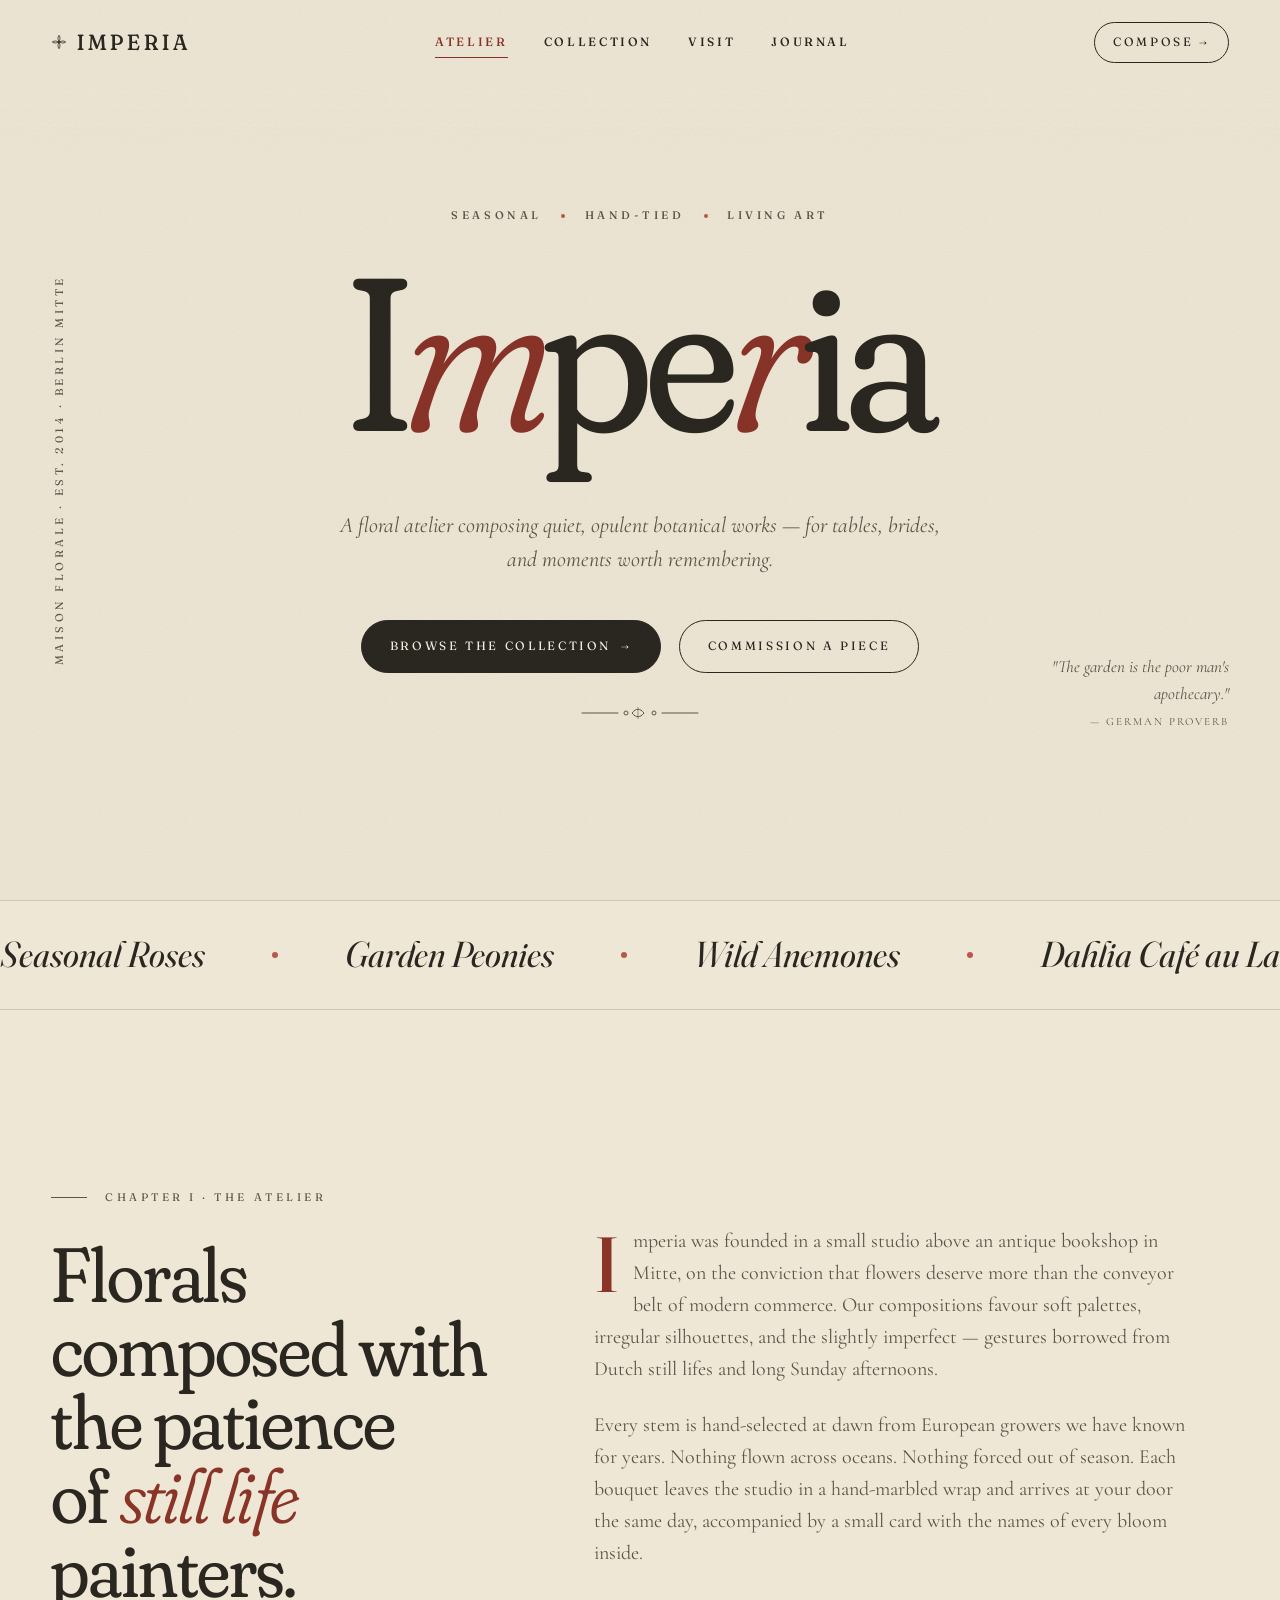
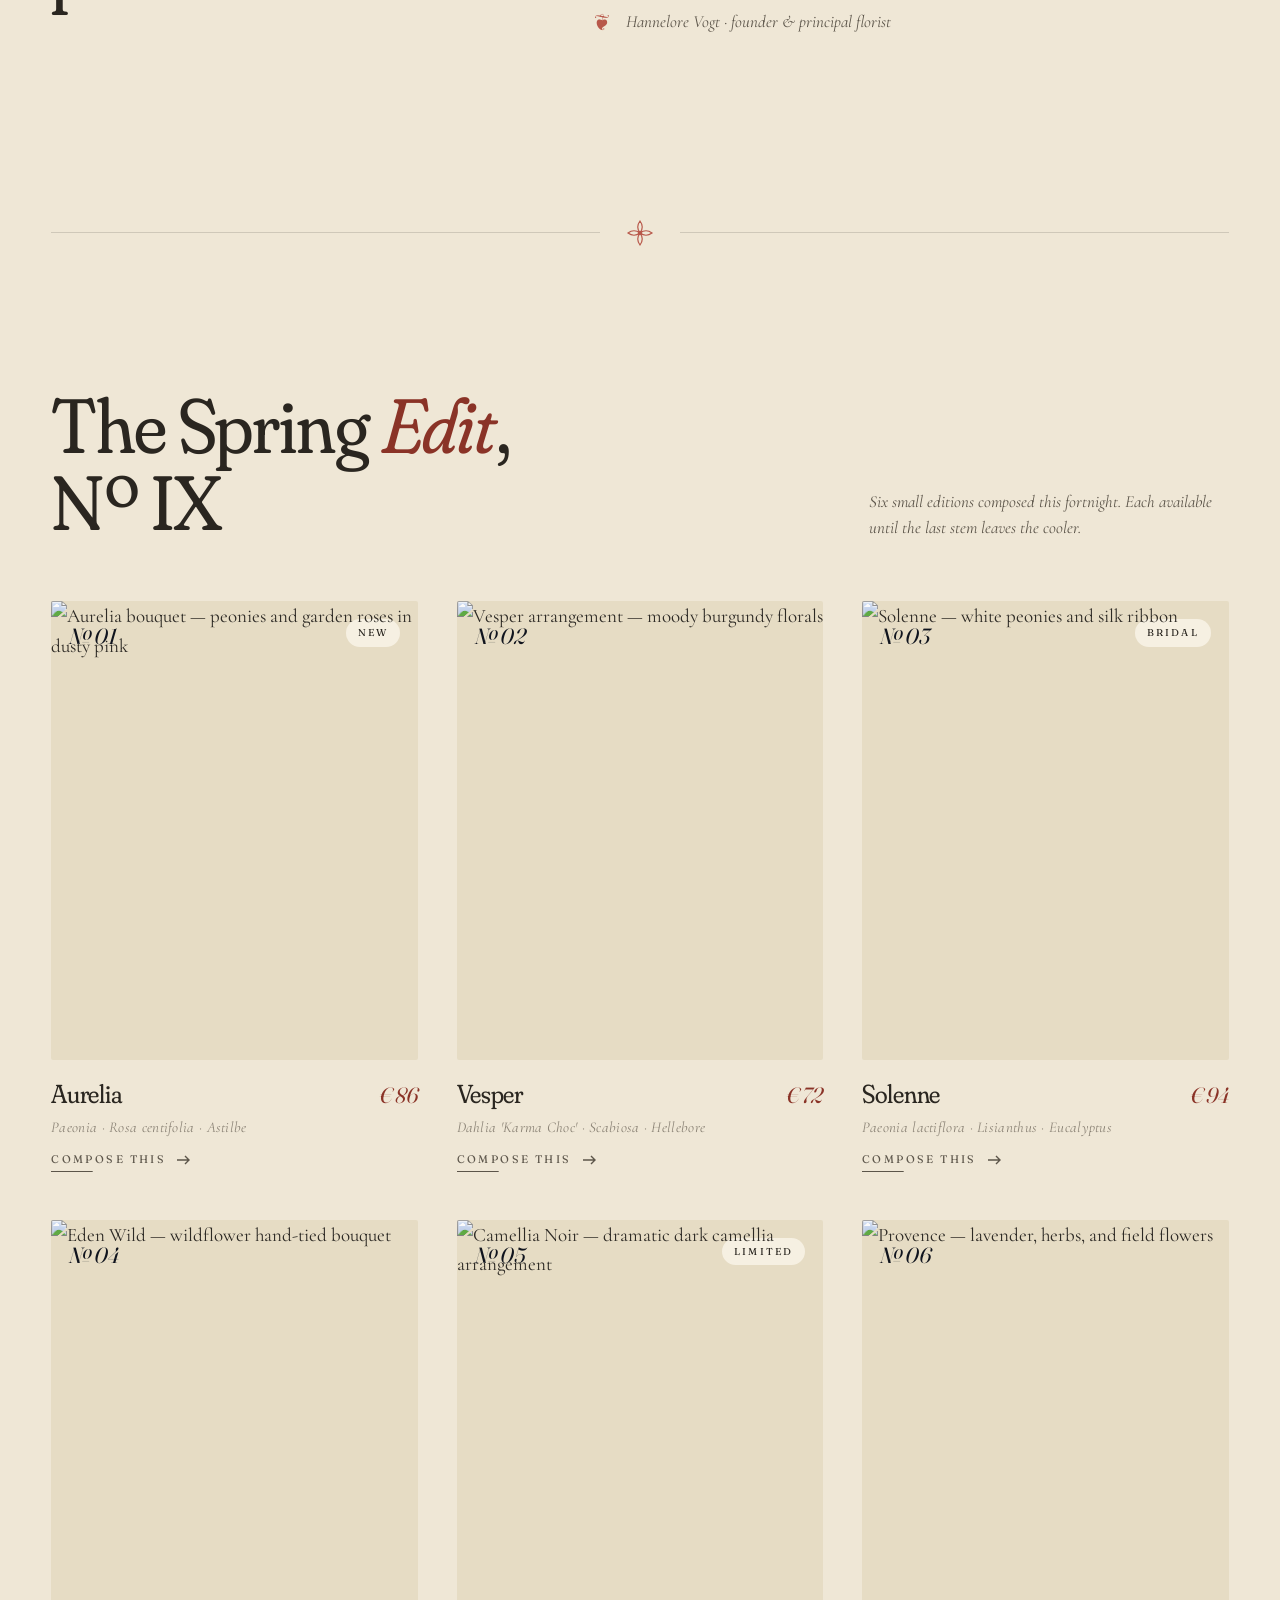
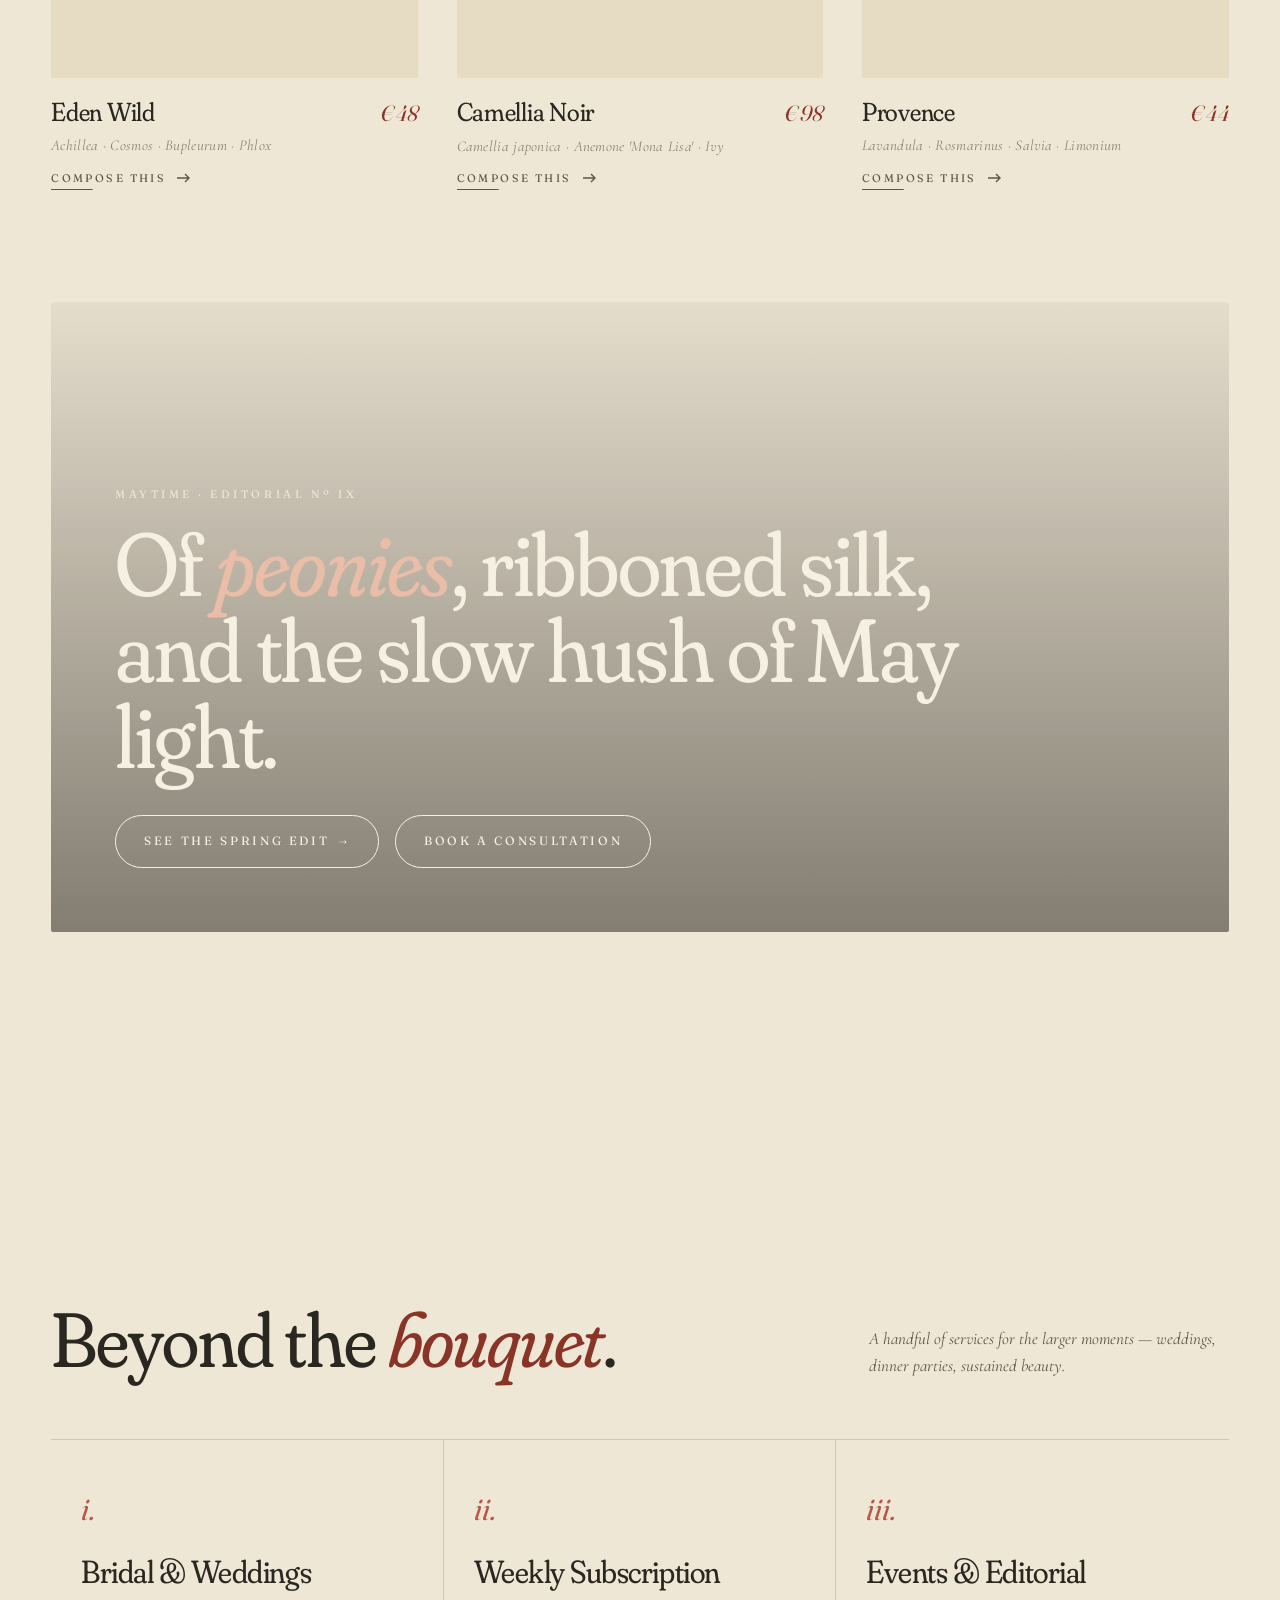
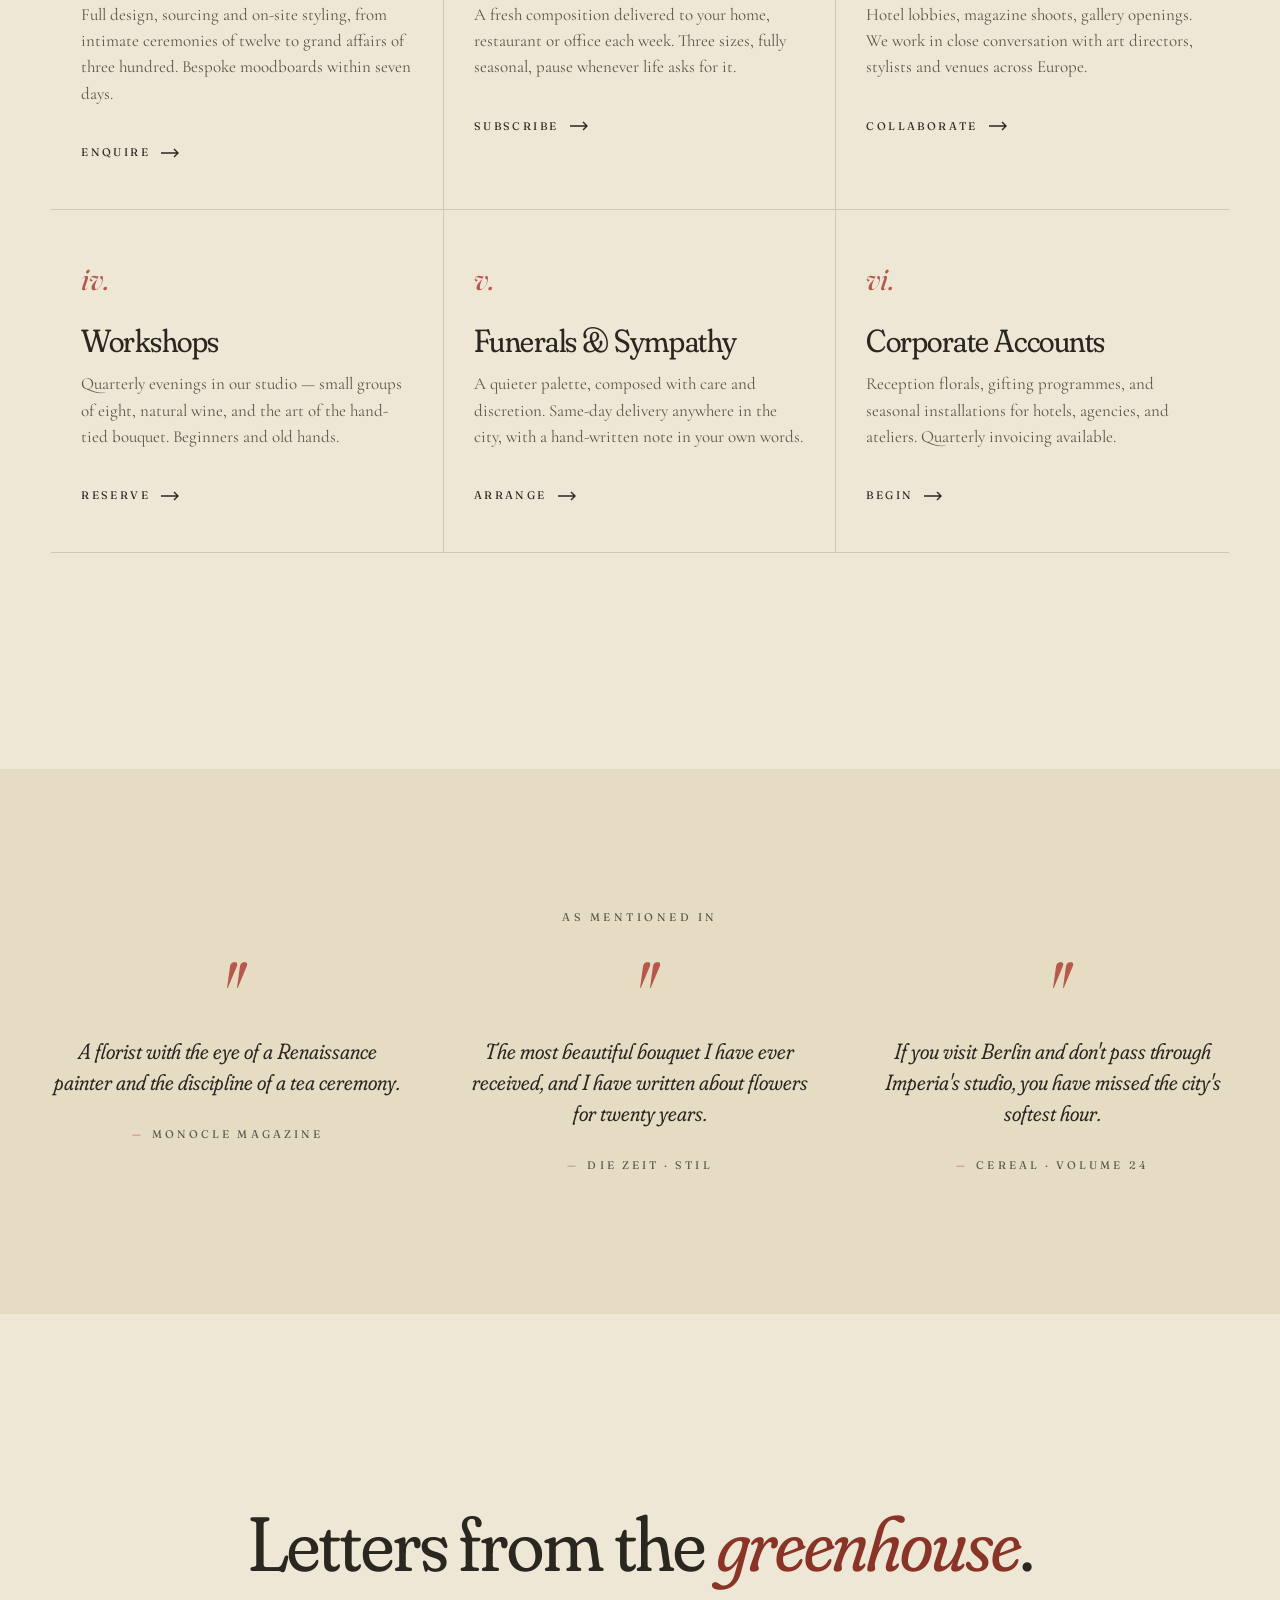
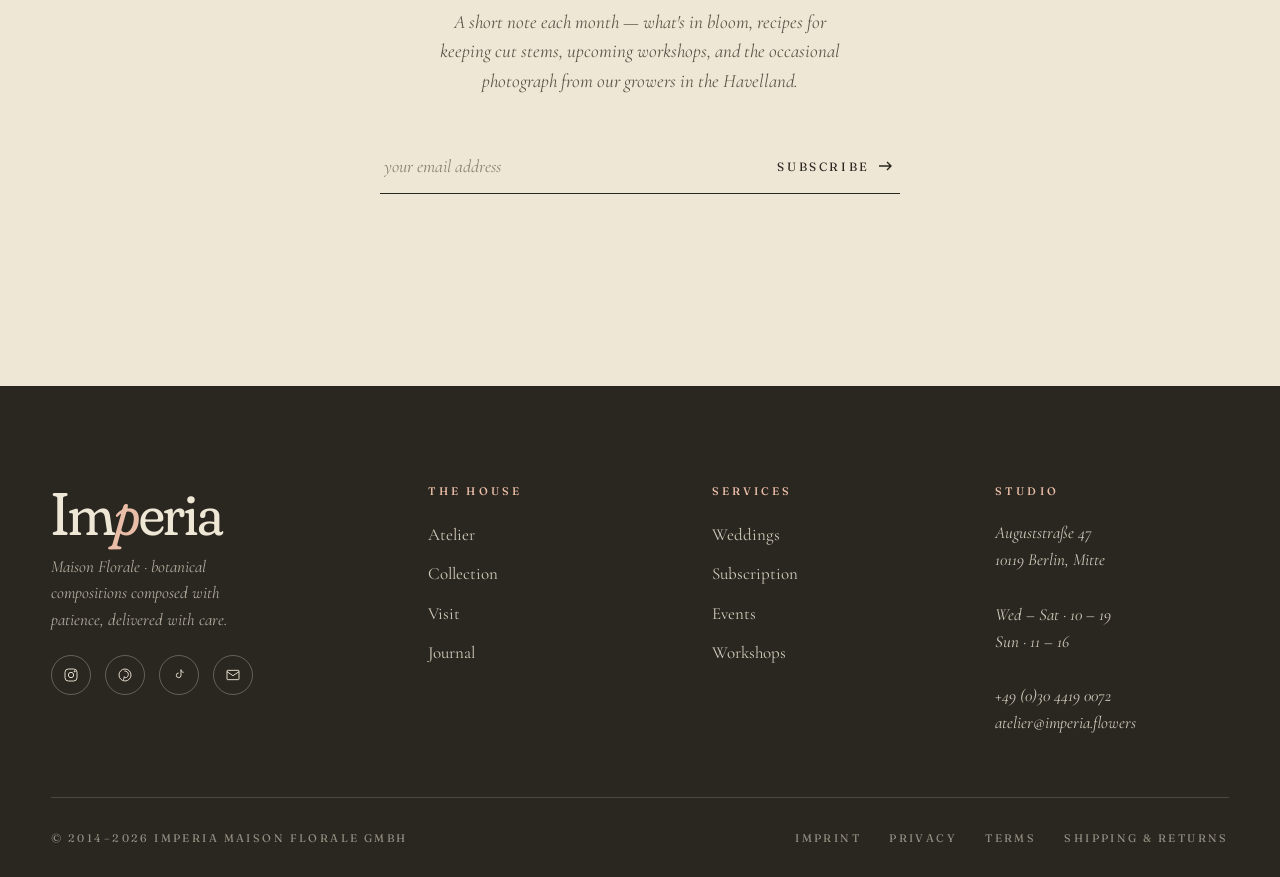
==== commit ba4a3d0a: "product page" ====
--- a/index.html
+++ b/index.html
@@ -184,7 +184,7 @@
 
   <div class="grid-products reveal-stagger">
 
-    <a class="product" href="/products">
+    <a class="product" href="/products/show?p=aurelia">
       <div class="product-frame">
         <span class="product-num">№ 01</span>
         <span class="product-tag">New</span>
@@ -198,7 +198,7 @@
       </div>
     </a>
 
-    <a class="product" href="/products">
+    <a class="product" href="/products/show?p=vesper">
       <div class="product-frame">
         <span class="product-num">№ 02</span>
         <img src="https://images.unsplash.com/photo-1561181286-d3fee7d55364?auto=format&fit=crop&w=1200&q=80" alt="Vesper arrangement — moody burgundy florals"/>
@@ -211,7 +211,7 @@
       </div>
     </a>
 
-    <a class="product" href="/products">
+    <a class="product" href="/products/show?p=solenne">
       <div class="product-frame">
         <span class="product-num">№ 03</span>
         <span class="product-tag">Bridal</span>
@@ -225,7 +225,7 @@
       </div>
     </a>
 
-    <a class="product" href="/products">
+    <a class="product" href="/products/show?p=eden-wild">
       <div class="product-frame">
         <span class="product-num">№ 04</span>
         <img src="https://images.unsplash.com/photo-1508610048659-a06b669e3321?auto=format&fit=crop&w=1200&q=80" alt="Eden Wild — wildflower hand-tied bouquet"/>
@@ -238,7 +238,7 @@
       </div>
     </a>
 
-    <a class="product" href="/products">
+    <a class="product" href="/products/show?p=camellia-noir">
       <div class="product-frame">
         <span class="product-num">№ 05</span>
         <span class="product-tag">Limited</span>
@@ -252,7 +252,7 @@
       </div>
     </a>
 
-    <a class="product" href="/products">
+    <a class="product" href="/products/show?p=provence">
       <div class="product-frame">
         <span class="product-num">№ 06</span>
         <img src="https://images.unsplash.com/photo-1518895949257-7621c3c786d7?auto=format&fit=crop&w=1200&q=80" alt="Provence — lavender, herbs, and field flowers"/>
--- a/css/style.css
+++ b/css/style.css
@@ -1684,7 +1684,10 @@
   .nav-cta { display: none; }
   .nav-burger { display: flex; position: relative; z-index: 110; }
   .nav-logo { font-size: 18px; letter-spacing: 0.16em; position: relative; z-index: 110; }
-  .nav.open { background: var(--cream); border-bottom-color: transparent; }
+  .nav.open { background: var(--cream); }
+  /* Drop the scrolled hairline on mobile — the gradient fade alone separates the header. */
+  .nav,
+  .nav.scrolled { border-bottom-color: transparent; }
 
   /* Full-screen mobile menu */
   .nav-panel {
@@ -2193,6 +2196,588 @@
   .footer-brand { font-size: 36px; }
 }
 
+/* ============================================================
+   Product Display Page (PDP)
+   ============================================================ */
+
+.pdp {
+  padding: clamp(110px, 12vw, 160px) clamp(20px, 4vw, 56px) clamp(90px, 11vw, 140px);
+  max-width: 1320px;
+  margin-left: auto;
+  margin-right: auto;
+}
+
+.pdp-breadcrumb {
+  font-family: var(--serif-display);
+  font-variation-settings: "opsz" 9;
+  font-size: 11px;
+  letter-spacing: 0.28em;
+  text-transform: uppercase;
+  color: var(--ink-soft);
+  margin-bottom: clamp(36px, 5vw, 64px);
+  display: flex;
+  flex-wrap: wrap;
+  align-items: center;
+  gap: 12px;
+}
+
+.pdp-breadcrumb a { transition: color 240ms; }
+.pdp-breadcrumb a:hover { color: var(--rose-deep); }
+.pdp-breadcrumb .sep { color: var(--ink-mute); }
+.pdp-breadcrumb .current { color: var(--rose-deep); font-style: italic; text-transform: none; letter-spacing: 0; font-size: 14px; }
+
+/* Two-column hero */
+.pdp-grid {
+  display: grid;
+  grid-template-columns: 1.05fr 1fr;
+  gap: clamp(40px, 6vw, 96px);
+  align-items: start;
+}
+
+/* Gallery */
+.pdp-gallery { position: relative; }
+
+.pdp-hero {
+  position: relative;
+  aspect-ratio: 4 / 5;
+  overflow: hidden;
+  background: var(--cream-deep);
+  border-radius: 2px;
+}
+
+.pdp-hero img {
+  width: 100%;
+  height: 100%;
+  object-fit: cover;
+  filter: saturate(0.92) contrast(0.96);
+  transform: scale(1.02);
+  transition: transform 1.4s var(--ease-out);
+}
+
+.pdp-hero:hover img { transform: scale(1.05); }
+
+.pdp-num {
+  position: absolute;
+  top: 22px; left: 24px;
+  font-family: var(--serif-display);
+  font-variation-settings: "opsz" 144, "wght" 400;
+  font-style: italic;
+  font-size: 26px;
+  color: var(--cream-light);
+  mix-blend-mode: difference;
+  z-index: 2;
+}
+
+.pdp-tag {
+  position: absolute;
+  top: 22px; right: 24px;
+  font-family: var(--serif-display);
+  font-variation-settings: "opsz" 9;
+  font-size: 10px;
+  letter-spacing: 0.26em;
+  text-transform: uppercase;
+  padding: 7px 14px;
+  background: var(--cream-light);
+  color: var(--ink);
+  border-radius: 999px;
+  z-index: 2;
+}
+
+.pdp-caption {
+  margin-top: 16px;
+  font-family: var(--serif-body);
+  font-style: italic;
+  font-size: 15px;
+  color: var(--ink-mute);
+  text-align: center;
+}
+
+/* Details column */
+.pdp-details {
+  position: sticky;
+  top: 100px;
+  align-self: start;
+}
+
+.pdp-eyebrow {
+  font-family: var(--serif-display);
+  font-variation-settings: "opsz" 9;
+  font-size: 11px;
+  letter-spacing: 0.32em;
+  text-transform: uppercase;
+  color: var(--ink-soft);
+  margin-bottom: 22px;
+  display: flex;
+  align-items: center;
+  gap: 14px;
+}
+
+.pdp-eyebrow::before {
+  content: "";
+  width: 28px;
+  height: 1px;
+  background: var(--ink-soft);
+}
+
+.pdp-title {
+  font-size: clamp(52px, 7vw, 96px);
+  font-variation-settings: "opsz" 144, "SOFT" 100, "wght" 380;
+  line-height: 0.92;
+  letter-spacing: -0.02em;
+  margin-bottom: 14px;
+}
+
+.pdp-latin {
+  font-family: var(--serif-display);
+  font-variation-settings: "opsz" 144, "wght" 380;
+  font-style: italic;
+  font-size: 20px;
+  color: var(--rose-deep);
+  margin-bottom: 6px;
+}
+
+.pdp-notes {
+  font-family: var(--serif-body);
+  font-style: italic;
+  color: var(--ink-mute);
+  font-size: 15px;
+  letter-spacing: 0.01em;
+  margin-bottom: 28px;
+}
+
+.pdp-price-row {
+  display: flex;
+  align-items: baseline;
+  gap: 14px;
+  padding: 20px 0;
+  border-top: 1px solid var(--paper-line);
+  border-bottom: 1px solid var(--paper-line);
+  margin-bottom: 28px;
+}
+
+.pdp-price {
+  font-family: var(--serif-display);
+  font-variation-settings: "opsz" 144, "SOFT" 100, "wght" 400;
+  font-style: italic;
+  font-size: 36px;
+  color: var(--ink);
+  letter-spacing: -0.01em;
+}
+
+.pdp-price-sub {
+  font-size: 14px;
+  color: var(--ink-mute);
+}
+
+.pdp-description {
+  font-size: 18px;
+  line-height: 1.55;
+  color: var(--ink-soft);
+  margin-bottom: 36px;
+  max-width: 56ch;
+}
+
+/* Fields */
+.pdp-field {
+  margin-bottom: 28px;
+}
+
+.pdp-label {
+  display: block;
+  font-family: var(--serif-display);
+  font-variation-settings: "opsz" 9;
+  font-size: 10px;
+  letter-spacing: 0.32em;
+  text-transform: uppercase;
+  color: var(--ink-soft);
+  margin-bottom: 12px;
+}
+
+.pdp-options {
+  display: flex;
+  gap: 8px;
+  flex-wrap: wrap;
+}
+
+.pdp-opt {
+  font-family: var(--serif-display);
+  font-variation-settings: "opsz" 9;
+  font-size: 11px;
+  letter-spacing: 0.22em;
+  text-transform: uppercase;
+  padding: 11px 18px;
+  background: transparent;
+  color: var(--ink);
+  border: 1px solid var(--paper-line);
+  border-radius: 999px;
+  cursor: pointer;
+  transition: all 280ms var(--ease-soft);
+}
+
+.pdp-opt:hover { border-color: var(--ink-soft); }
+
+.pdp-opt.active {
+  background: var(--ink);
+  color: var(--cream-light);
+  border-color: var(--ink);
+}
+
+.pdp-opt-note {
+  margin-top: 10px;
+  font-size: 14px;
+  color: var(--ink-mute);
+}
+
+/* Note textarea */
+.pdp-field textarea {
+  width: 100%;
+  font-family: var(--serif-body);
+  font-style: italic;
+  font-size: 16px;
+  line-height: 1.5;
+  padding: 12px 14px;
+  background: var(--cream-light);
+  border: 1px solid var(--paper-line);
+  border-radius: 2px;
+  color: var(--ink);
+  outline: none;
+  resize: vertical;
+  min-height: 64px;
+  transition: border-color 240ms;
+}
+
+.pdp-field textarea:focus { border-color: var(--rose-deep); }
+.pdp-field textarea::placeholder { color: var(--ink-mute); font-style: italic; }
+
+/* Buy row */
+.pdp-buy-row {
+  display: flex;
+  gap: 14px;
+  align-items: stretch;
+  margin-top: 36px;
+  margin-bottom: 36px;
+}
+
+.pdp-qty {
+  display: inline-flex;
+  align-items: center;
+  border: 1px solid var(--paper-line);
+  border-radius: 999px;
+  padding: 4px;
+  background: var(--cream-light);
+}
+
+.pdp-qty-btn {
+  width: 34px;
+  height: 34px;
+  border-radius: 50%;
+  border: none;
+  background: transparent;
+  font-family: var(--serif-display);
+  font-size: 18px;
+  color: var(--ink);
+  cursor: pointer;
+  transition: background 240ms;
+}
+
+.pdp-qty-btn:hover { background: var(--cream-deep); }
+
+.pdp-qty-val {
+  display: inline-block;
+  min-width: 28px;
+  text-align: center;
+  font-family: var(--serif-display);
+  font-variation-settings: "opsz" 144, "wght" 400;
+  font-style: italic;
+  font-size: 18px;
+}
+
+.pdp-cta {
+  flex: 1;
+  display: inline-flex;
+  align-items: center;
+  justify-content: space-between;
+  gap: 14px;
+  padding: 14px 24px;
+  background: var(--ink);
+  color: var(--cream-light);
+  border: 1px solid var(--ink);
+  border-radius: 999px;
+  font-family: var(--serif-display);
+  font-variation-settings: "opsz" 9;
+  font-size: 12px;
+  letter-spacing: 0.24em;
+  text-transform: uppercase;
+  cursor: pointer;
+  transition: all 320ms var(--ease-soft);
+}
+
+.pdp-cta:hover {
+  background: var(--rose-deep);
+  border-color: var(--rose-deep);
+  transform: translateY(-2px);
+}
+
+.pdp-cta-label { flex: 0 0 auto; }
+
+.pdp-cta-price {
+  flex: 1;
+  text-align: right;
+  font-style: italic;
+  font-variation-settings: "opsz" 144, "wght" 400;
+  font-size: 15px;
+  letter-spacing: 0;
+  text-transform: none;
+  color: rgba(246, 240, 226, 0.85);
+}
+
+.pdp-cta-arrow { transition: transform 280ms var(--ease-out); flex-shrink: 0; }
+.pdp-cta:hover .pdp-cta-arrow { transform: translateX(3px); }
+
+/* Meta rows under CTA */
+.pdp-meta {
+  display: flex;
+  flex-direction: column;
+  gap: 18px;
+  padding-top: 28px;
+  border-top: 1px solid var(--paper-line);
+}
+
+.pdp-meta-row {
+  display: flex;
+  gap: 16px;
+  align-items: flex-start;
+}
+
+.pdp-meta-row svg {
+  width: 26px;
+  height: 26px;
+  flex-shrink: 0;
+  color: var(--rose-deep);
+  margin-top: 2px;
+}
+
+.pdp-meta-row h5 {
+  font-family: var(--serif-display);
+  font-variation-settings: "opsz" 144, "SOFT" 100, "wght" 400;
+  font-size: 17px;
+  color: var(--ink);
+  margin-bottom: 2px;
+}
+
+.pdp-meta-row p {
+  font-size: 15px;
+  color: var(--ink-soft);
+  line-height: 1.5;
+}
+
+/* Long-form prose sections */
+.pdp-prose {
+  display: grid;
+  grid-template-columns: repeat(3, 1fr);
+  gap: clamp(36px, 5vw, 70px) clamp(36px, 5vw, 70px);
+  margin-top: clamp(80px, 10vw, 130px);
+  padding-top: clamp(60px, 7vw, 90px);
+  border-top: 1px solid var(--paper-line);
+}
+
+.pdp-section-label {
+  font-family: var(--serif-display);
+  font-variation-settings: "opsz" 9;
+  font-size: 10px;
+  letter-spacing: 0.32em;
+  text-transform: uppercase;
+  color: var(--ink-mute);
+  margin-bottom: 12px;
+  display: inline-block;
+}
+
+.pdp-section h3 {
+  font-family: var(--serif-display);
+  font-variation-settings: "opsz" 144, "SOFT" 100, "wght" 380;
+  font-size: clamp(26px, 3vw, 34px);
+  line-height: 1.05;
+  margin-bottom: 22px;
+}
+
+.pdp-section h3 em {
+  font-style: italic;
+  color: var(--rose-deep);
+}
+
+.pdp-section p {
+  font-size: 16px;
+  line-height: 1.6;
+  color: var(--ink-soft);
+}
+
+.pdp-list {
+  list-style: none;
+  padding: 0;
+}
+
+.pdp-list li {
+  padding: 12px 0;
+  border-bottom: 1px dashed var(--paper-line);
+  font-family: var(--serif-body);
+  font-size: 16px;
+  color: var(--ink-soft);
+  line-height: 1.45;
+  position: relative;
+  padding-left: 22px;
+}
+
+.pdp-list li::before {
+  content: "❦";
+  position: absolute;
+  left: 0;
+  top: 12px;
+  color: var(--rose);
+  font-size: 13px;
+}
+
+.pdp-list li:last-child { border-bottom: none; }
+
+.pdp-longevity {
+  margin-top: 18px;
+  padding-top: 18px;
+  border-top: 1px dashed var(--paper-line);
+}
+
+.pdp-longevity em {
+  font-family: var(--serif-display);
+  font-variation-settings: "opsz" 144, "wght" 400;
+  font-style: italic;
+  color: var(--ink);
+}
+
+/* Related products */
+.pdp-related {
+  margin-top: clamp(80px, 10vw, 130px);
+  padding-top: clamp(60px, 7vw, 90px);
+  border-top: 1px solid var(--paper-line);
+}
+
+.pdp-related .section-head h2 {
+  font-size: clamp(34px, 5vw, 64px);
+}
+
+.pdp-related-link {
+  font-family: var(--serif-display);
+  font-variation-settings: "opsz" 9;
+  font-size: 11px;
+  letter-spacing: 0.24em;
+  text-transform: uppercase;
+  color: var(--ink-soft);
+  display: inline-flex;
+  align-items: center;
+  gap: 10px;
+  transition: color 240ms;
+}
+
+.pdp-related-link:hover { color: var(--rose-deep); }
+.pdp-related-link svg { transition: transform 280ms var(--ease-out); }
+.pdp-related-link:hover svg { transform: translateX(3px); }
+
+.pdp-related .grid-products {
+  grid-template-columns: repeat(3, 1fr);
+}
+
+/* Toast */
+.pdp-toast {
+  position: fixed;
+  bottom: 28px;
+  left: 50%;
+  transform: translateX(-50%) translateY(120%);
+  background: var(--ink);
+  color: var(--cream-light);
+  padding: 16px 22px;
+  border-radius: 999px;
+  display: flex;
+  align-items: center;
+  gap: 14px;
+  font-family: var(--serif-body);
+  font-size: 15px;
+  box-shadow: 0 20px 40px rgba(42, 38, 32, 0.25);
+  z-index: 200;
+  opacity: 0;
+  transition: opacity 400ms var(--ease-out), transform 500ms var(--ease-out);
+  max-width: calc(100vw - 40px);
+}
+
+.pdp-toast.show {
+  transform: translateX(-50%) translateY(0);
+  opacity: 1;
+}
+
+.pdp-toast svg {
+  width: 22px;
+  height: 22px;
+  color: #d9a594;
+  flex-shrink: 0;
+}
+
+.pdp-toast strong {
+  font-family: var(--serif-display);
+  font-variation-settings: "opsz" 144, "wght" 400;
+  font-style: italic;
+  font-size: 16px;
+  display: block;
+  letter-spacing: 0.02em;
+  color: #e9bda7;
+}
+
+.pdp-toast span { display: block; font-size: 14px; opacity: 0.85; }
+
+/* ---- PDP responsive ---- */
+
+@media (max-width: 1024px) {
+  .pdp-grid { grid-template-columns: 1fr; gap: 48px; }
+  .pdp-details { position: static; }
+  .pdp-related .grid-products { grid-template-columns: repeat(2, 1fr); }
+  .pdp-prose { grid-template-columns: 1fr 1fr; }
+}
+
+@media (max-width: 920px) {
+  .pdp { padding-left: 24px; padding-right: 24px; }
+  .pdp-breadcrumb { font-size: 10px; margin-bottom: 28px; gap: 8px; }
+  .pdp-breadcrumb .current { font-size: 13px; }
+  .pdp-title { font-size: clamp(44px, 12vw, 80px); margin-bottom: 12px; }
+  .pdp-latin { font-size: 17px; }
+  .pdp-notes { font-size: 14px; }
+  .pdp-price { font-size: 30px; }
+  .pdp-price-row { padding: 16px 0; margin-bottom: 24px; }
+  .pdp-description { font-size: 17px; margin-bottom: 28px; }
+  .pdp-num { top: 16px; left: 18px; font-size: 22px; }
+  .pdp-tag { top: 16px; right: 18px; font-size: 9px; padding: 6px 12px; }
+  .pdp-buy-row { flex-direction: column; gap: 14px; margin: 28px 0; }
+  .pdp-cta { width: 100%; padding: 14px 22px; }
+  .pdp-qty { align-self: flex-start; }
+  .pdp-meta-row svg { width: 22px; height: 22px; }
+  .pdp-meta-row h5 { font-size: 16px; }
+  .pdp-meta-row p { font-size: 14px; }
+  .pdp-prose { grid-template-columns: 1fr; gap: 44px; }
+  .pdp-section h3 { font-size: 24px; margin-bottom: 16px; }
+  .pdp-section p { font-size: 15px; }
+  .pdp-list li { font-size: 15px; padding-top: 10px; padding-bottom: 10px; }
+  .pdp-related .grid-products { grid-template-columns: 1fr 1fr; gap: 28px 18px; }
+  .pdp-related .section-head { flex-direction: column; align-items: flex-start; gap: 14px; }
+  .pdp-related-link { font-size: 10px; }
+  .pdp-toast { bottom: 16px; padding: 14px 18px; font-size: 14px; gap: 12px; }
+  .pdp-toast strong { font-size: 15px; }
+  .pdp-toast span { font-size: 13px; }
+}
+
+@media (max-width: 560px) {
+  .pdp { padding-left: 20px; padding-right: 20px; padding-top: 100px; }
+  .pdp-related .grid-products { grid-template-columns: 1fr; gap: 36px; }
+  .pdp-opt { font-size: 10px; padding: 10px 14px; letter-spacing: 0.18em; }
+}
+
+@media (max-width: 380px) {
+  .pdp { padding-left: 16px; padding-right: 16px; }
+}
+
 /* Reduced motion */
 @media (prefers-reduced-motion: reduce) {
   *, *::before, *::after {
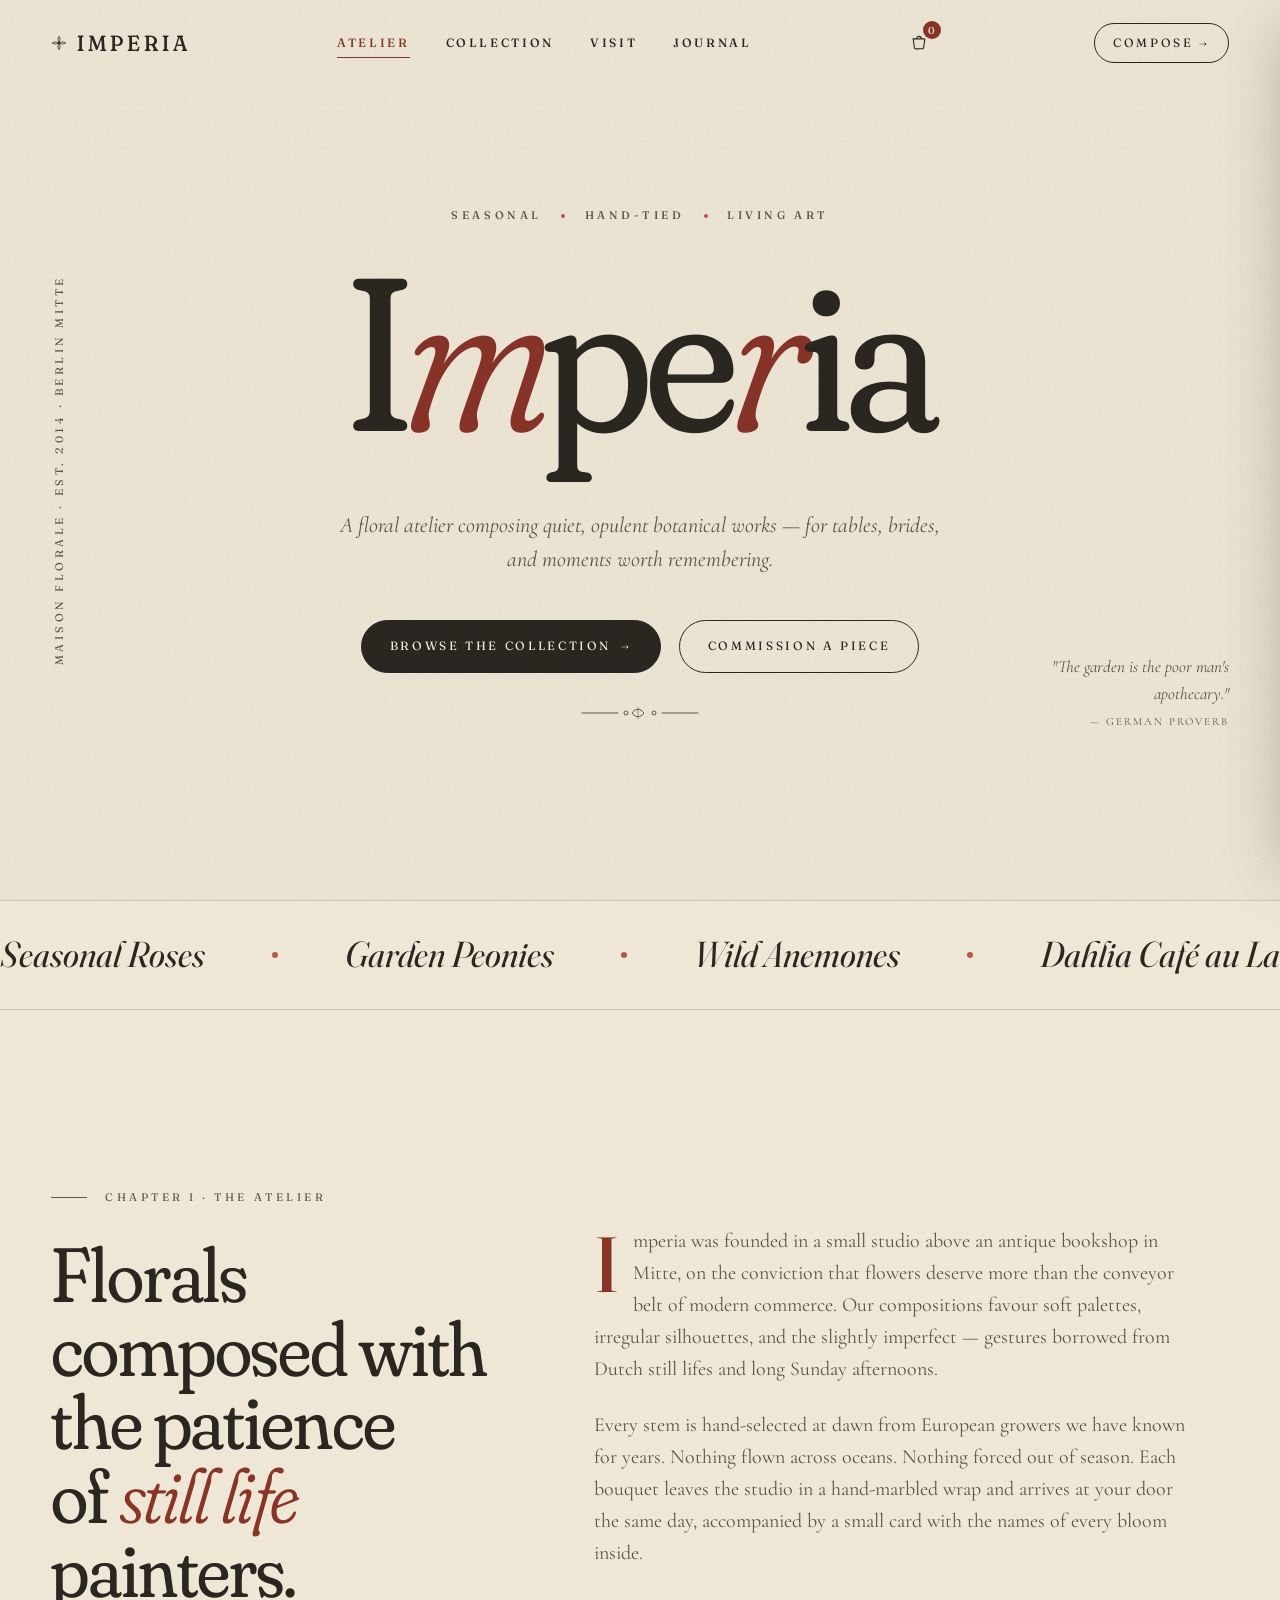
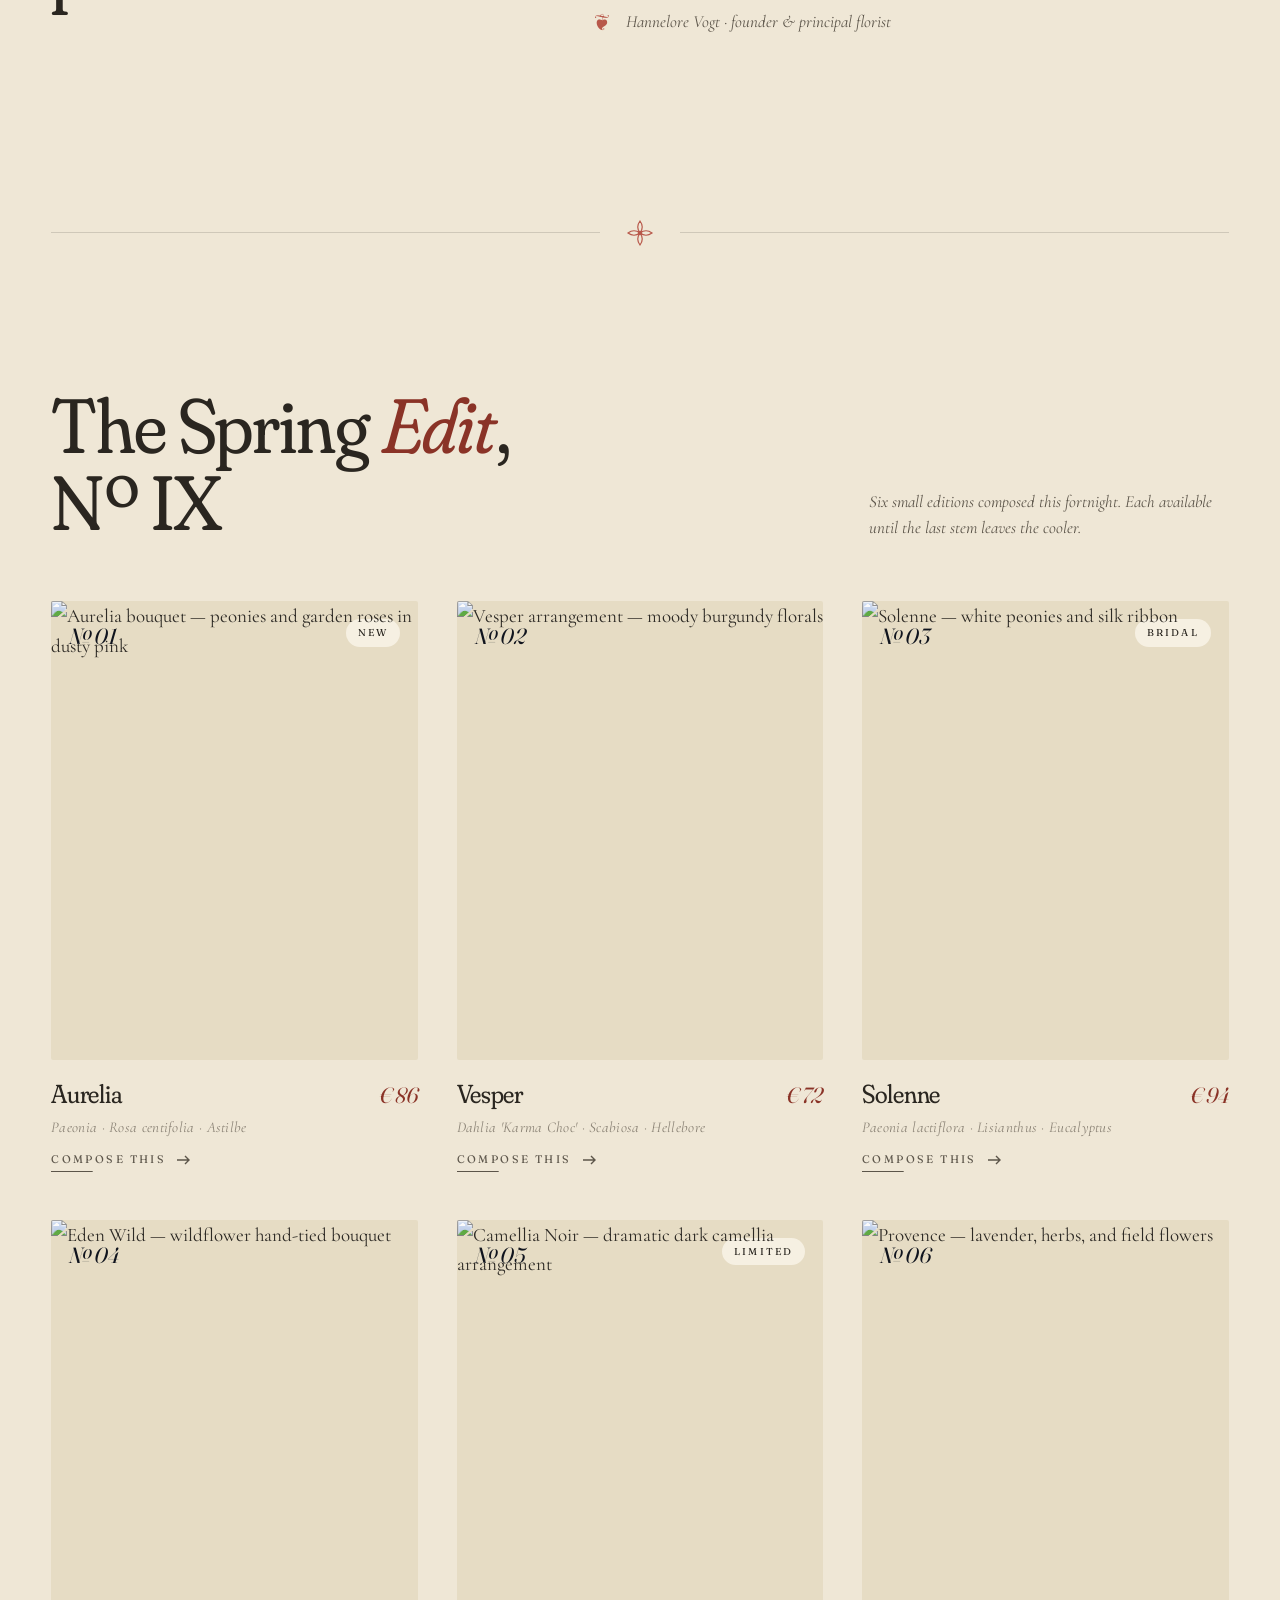
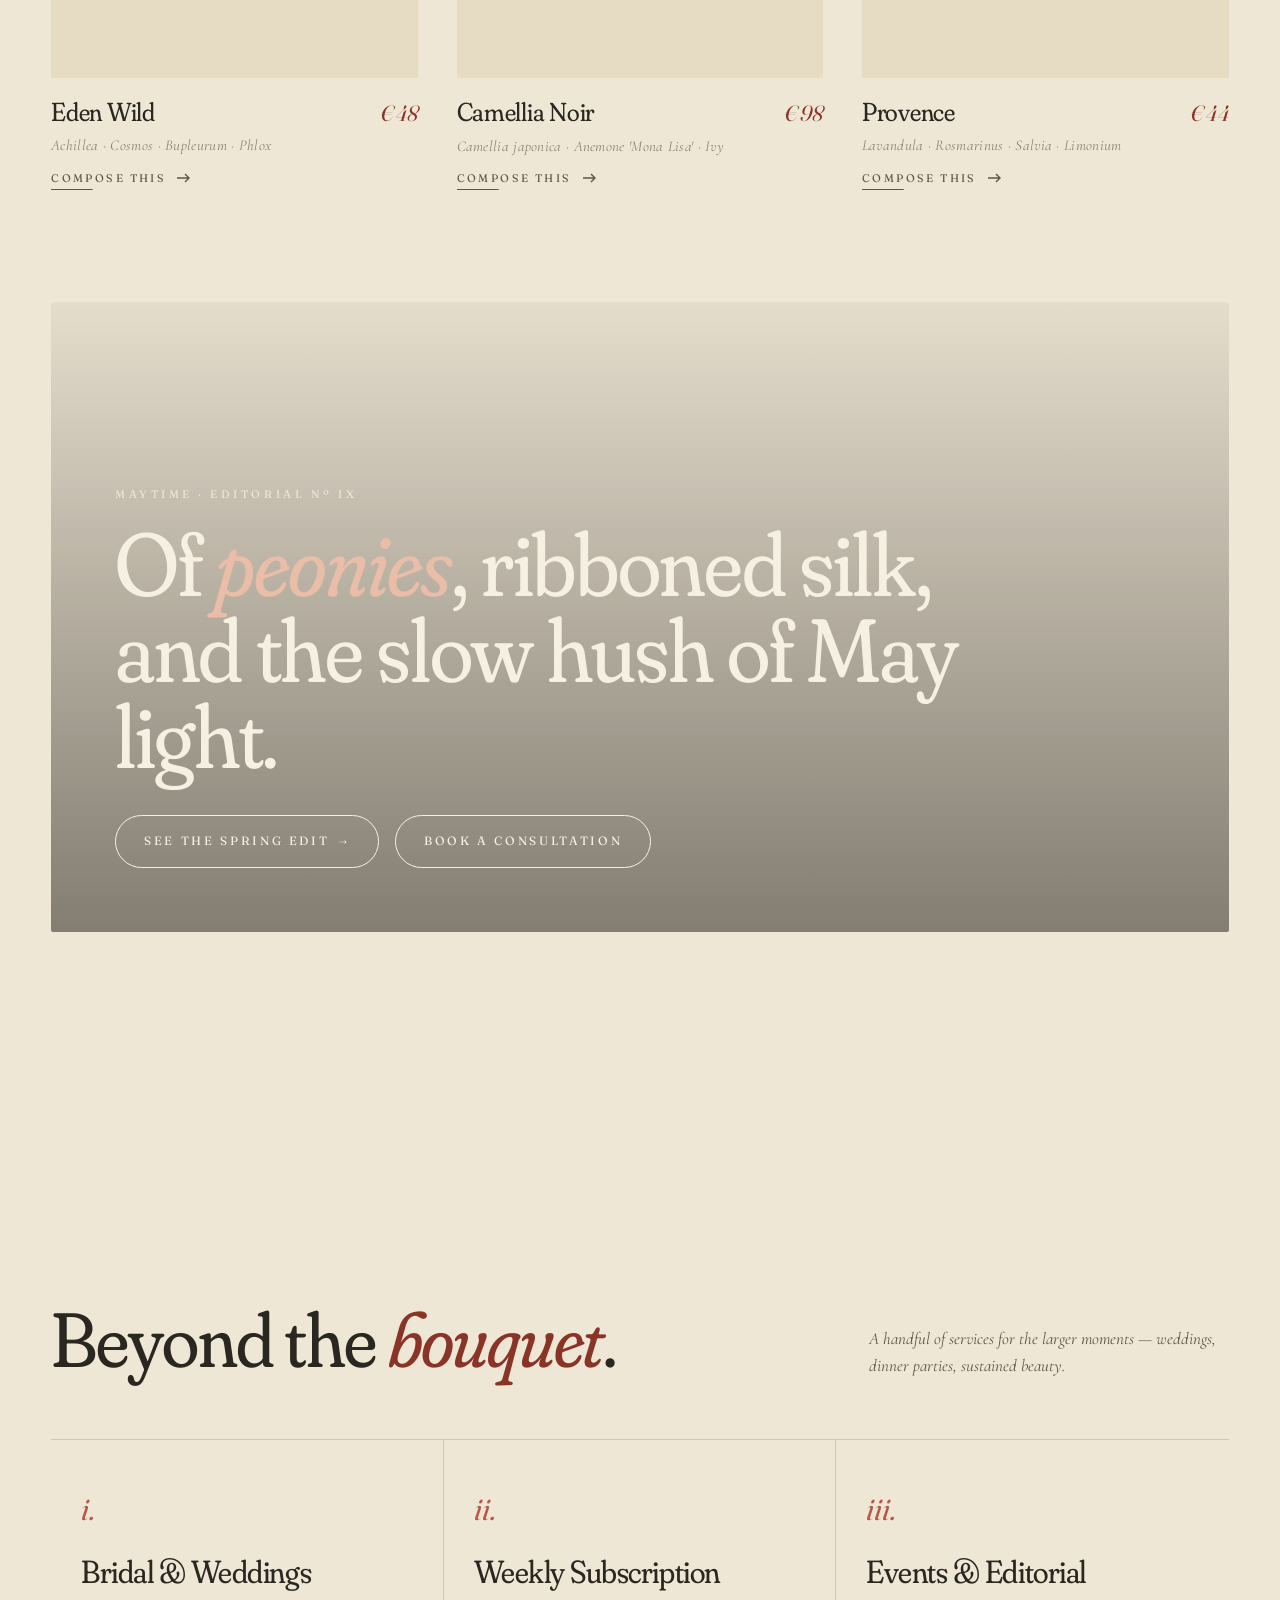
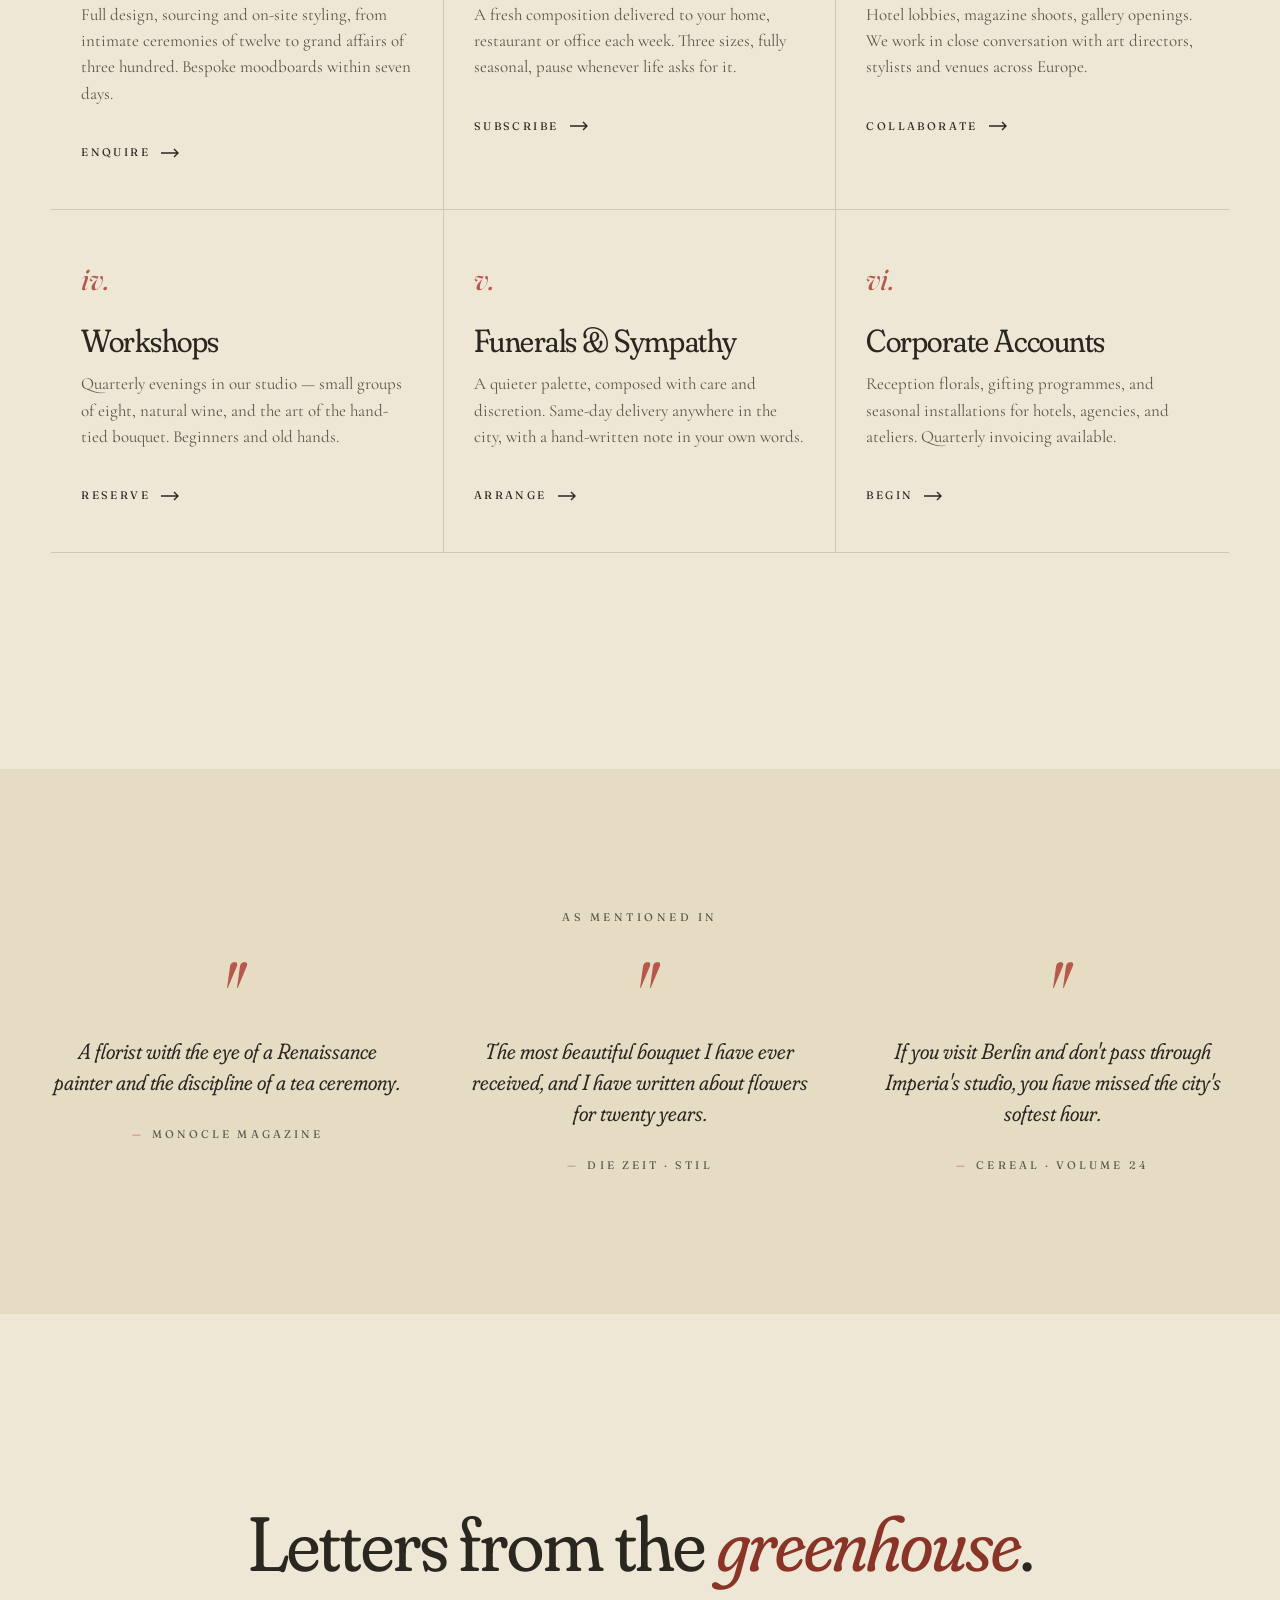
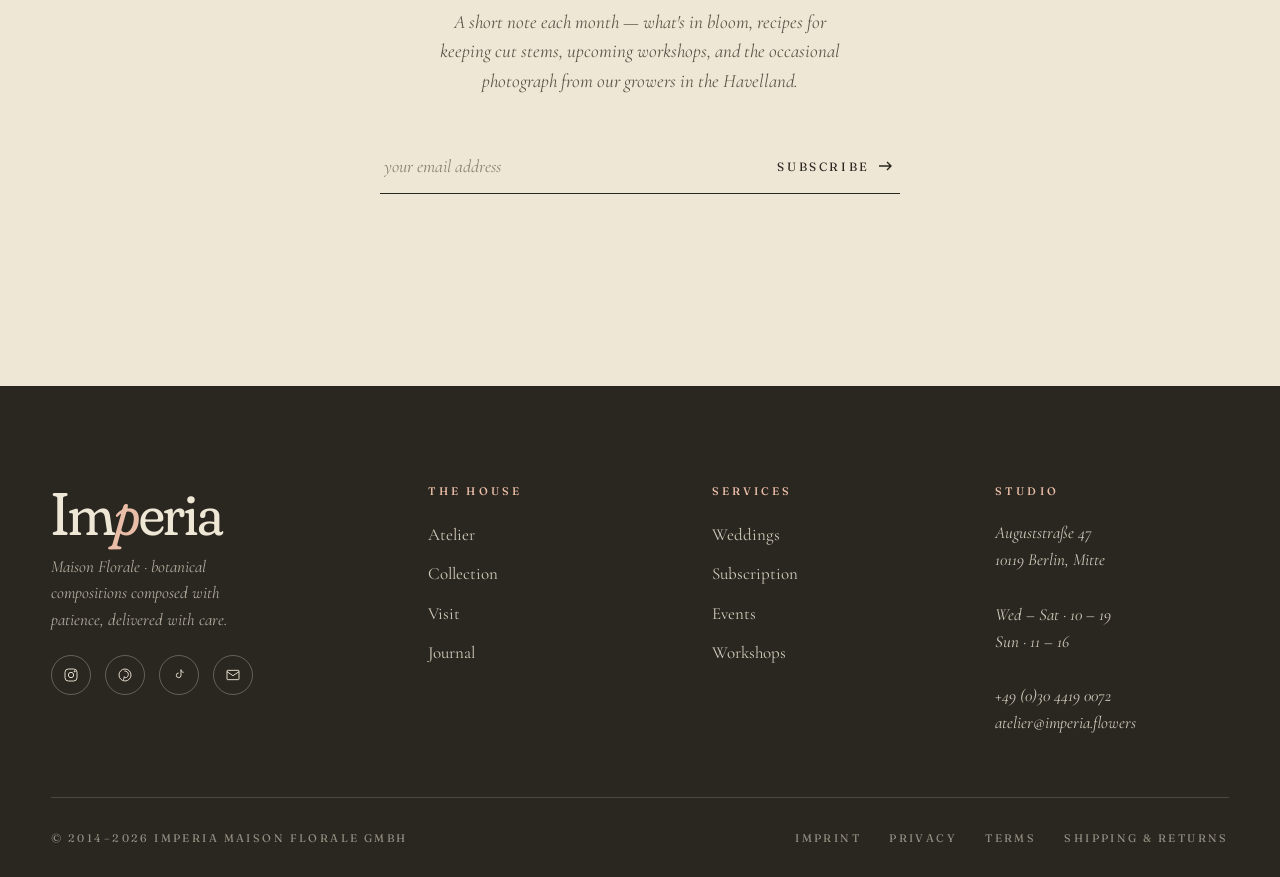
==== commit 974cafd6: "checkout functionality" ====
--- a/index.html
+++ b/index.html
@@ -22,12 +22,12 @@
   <div class="nav-panel" id="navPanel">
     <div class="nav-links" id="navLinks">
       <a class="nav-link active" href="/">Atelier</a>
-      <a class="nav-link" href="/products">Collection</a>
-      <a class="nav-link" href="/contact">Visit</a>
+      <a class="nav-link" href="/products/">Collection</a>
+      <a class="nav-link" href="/contact/">Visit</a>
       <a class="nav-link" href="#journal">Journal</a>
     </div>
     <div class="nav-extras">
-      <a class="nav-extra-cta" href="/products">
+      <a class="nav-extra-cta" href="/products/">
         Compose a bouquet
         <svg width="20" height="10" viewBox="0 0 20 10" fill="none" stroke="currentColor" stroke-width="1.4"><path d="M1 5h17M14 1l4 4-4 4"/></svg>
       </a>
@@ -53,14 +53,14 @@
         </div>
       </div>
       <div class="nav-extra-socials">
-        <a href="#" aria-label="Instagram"><svg viewBox="0 0 24 24" fill="none" stroke="currentColor" stroke-width="1.4"><rect x="3" y="3" width="18" height="18" rx="5"/><circle cx="12" cy="12" r="4"/><circle cx="17.5" cy="6.5" r="0.8" fill="currentColor"/></svg></a>
-        <a href="#" aria-label="Pinterest"><svg viewBox="0 0 24 24" fill="none" stroke="currentColor" stroke-width="1.4"><circle cx="12" cy="12" r="9"/><path d="M11 6c4 0 6 2 6 5 0 3-2 5-4 5-1 0-2-0.5-2-1.5l-1 4-1 1"/></svg></a>
-        <a href="#" aria-label="TikTok"><svg viewBox="0 0 24 24" fill="none" stroke="currentColor" stroke-width="1.4"><path d="M15 4v8.5a3.5 3.5 0 1 1-3.5-3.5"/><path d="M15 4c0 2 1.5 4 4 4"/></svg></a>
-        <a href="#" aria-label="Email"><svg viewBox="0 0 24 24" fill="none" stroke="currentColor" stroke-width="1.4"><rect x="3" y="5" width="18" height="14" rx="1"/><path d="M3 7l9 6 9-6"/></svg></a>
-      </div>
-    </div>
-  </div>
-  <a class="nav-cta" href="/products">Compose →</a>
+        <a href="https://www.instagram.com/" aria-label="Instagram" rel="noopener" target="_blank"><svg viewBox="0 0 24 24" fill="none" stroke="currentColor" stroke-width="1.4"><rect x="3" y="3" width="18" height="18" rx="5"/><circle cx="12" cy="12" r="4"/><circle cx="17.5" cy="6.5" r="0.8" fill="currentColor"/></svg></a>
+        <a href="https://www.pinterest.com/" aria-label="Pinterest" rel="noopener" target="_blank"><svg viewBox="0 0 24 24" fill="none" stroke="currentColor" stroke-width="1.4"><circle cx="12" cy="12" r="9"/><path d="M11 6c4 0 6 2 6 5 0 3-2 5-4 5-1 0-2-0.5-2-1.5l-1 4-1 1"/></svg></a>
+        <a href="https://www.tiktok.com/" aria-label="TikTok" rel="noopener" target="_blank"><svg viewBox="0 0 24 24" fill="none" stroke="currentColor" stroke-width="1.4"><path d="M15 4v8.5a3.5 3.5 0 1 1-3.5-3.5"/><path d="M15 4c0 2 1.5 4 4 4"/></svg></a>
+        <a href="mailto:atelier@imperia.flowers" aria-label="Email"><svg viewBox="0 0 24 24" fill="none" stroke="currentColor" stroke-width="1.4"><rect x="3" y="5" width="18" height="14" rx="1"/><path d="M3 7l9 6 9-6"/></svg></a>
+      </div>
+    </div>
+  </div>
+  <a class="nav-cta" href="/products/">Compose →</a>
   <div class="nav-burger" id="navBurger"><span></span><span></span><span></span></div>
 </nav>
 
@@ -85,8 +85,8 @@
       </p>
 
       <div class="hero-actions">
-        <a href="/products" class="btn btn-primary">Browse the Collection <span class="arrow">→</span></a>
-        <a href="/contact" class="btn">Commission a Piece</a>
+        <a href="/products/" class="btn btn-primary">Browse the Collection <span class="arrow">→</span></a>
+        <a href="/contact/" class="btn">Commission a Piece</a>
       </div>
 
       <svg class="hero-ornament" viewBox="0 0 120 24" fill="none">
@@ -184,7 +184,7 @@
 
   <div class="grid-products reveal-stagger">
 
-    <a class="product" href="/products/show?p=aurelia">
+    <a class="product" href="/products/show/?p=aurelia">
       <div class="product-frame">
         <span class="product-num">№ 01</span>
         <span class="product-tag">New</span>
@@ -198,7 +198,7 @@
       </div>
     </a>
 
-    <a class="product" href="/products/show?p=vesper">
+    <a class="product" href="/products/show/?p=vesper">
       <div class="product-frame">
         <span class="product-num">№ 02</span>
         <img src="https://images.unsplash.com/photo-1561181286-d3fee7d55364?auto=format&fit=crop&w=1200&q=80" alt="Vesper arrangement — moody burgundy florals"/>
@@ -211,7 +211,7 @@
       </div>
     </a>
 
-    <a class="product" href="/products/show?p=solenne">
+    <a class="product" href="/products/show/?p=solenne">
       <div class="product-frame">
         <span class="product-num">№ 03</span>
         <span class="product-tag">Bridal</span>
@@ -225,7 +225,7 @@
       </div>
     </a>
 
-    <a class="product" href="/products/show?p=eden-wild">
+    <a class="product" href="/products/show/?p=eden-wild">
       <div class="product-frame">
         <span class="product-num">№ 04</span>
         <img src="https://images.unsplash.com/photo-1508610048659-a06b669e3321?auto=format&fit=crop&w=1200&q=80" alt="Eden Wild — wildflower hand-tied bouquet"/>
@@ -238,7 +238,7 @@
       </div>
     </a>
 
-    <a class="product" href="/products/show?p=camellia-noir">
+    <a class="product" href="/products/show/?p=camellia-noir">
       <div class="product-frame">
         <span class="product-num">№ 05</span>
         <span class="product-tag">Limited</span>
@@ -252,7 +252,7 @@
       </div>
     </a>
 
-    <a class="product" href="/products/show?p=provence">
+    <a class="product" href="/products/show/?p=provence">
       <div class="product-frame">
         <span class="product-num">№ 06</span>
         <img src="https://images.unsplash.com/photo-1518895949257-7621c3c786d7?auto=format&fit=crop&w=1200&q=80" alt="Provence — lavender, herbs, and field flowers"/>
@@ -277,8 +277,8 @@
         and the slow hush of May light.
       </h2>
       <div class="poster-actions">
-        <a class="btn" href="/products">See the Spring Edit <span class="arrow">→</span></a>
-        <a class="btn" href="/contact">Book a Consultation</a>
+        <a class="btn" href="/products/">See the Spring Edit <span class="arrow">→</span></a>
+        <a class="btn" href="/contact/">Book a Consultation</a>
       </div>
     </div>
   </div>
@@ -296,7 +296,7 @@
       <div class="service-num">i.</div>
       <h3 class="service-title">Bridal &amp; Weddings</h3>
       <p class="service-desc">Full design, sourcing and on-site styling, from intimate ceremonies of twelve to grand affairs of three hundred. Bespoke moodboards within seven days.</p>
-      <a class="service-link" href="/contact">Enquire
+      <a class="service-link" href="/contact/">Enquire
         <svg width="20" height="10" viewBox="0 0 20 10" fill="none" stroke="currentColor" stroke-width="1.4"><path d="M1 5h17M14 1l4 4-4 4"/></svg>
       </a>
     </div>
@@ -305,7 +305,7 @@
       <div class="service-num">ii.</div>
       <h3 class="service-title">Weekly Subscription</h3>
       <p class="service-desc">A fresh composition delivered to your home, restaurant or office each week. Three sizes, fully seasonal, pause whenever life asks for it.</p>
-      <a class="service-link" href="/products">Subscribe
+      <a class="service-link" href="/products/">Subscribe
         <svg width="20" height="10" viewBox="0 0 20 10" fill="none" stroke="currentColor" stroke-width="1.4"><path d="M1 5h17M14 1l4 4-4 4"/></svg>
       </a>
     </div>
@@ -314,7 +314,7 @@
       <div class="service-num">iii.</div>
       <h3 class="service-title">Events &amp; Editorial</h3>
       <p class="service-desc">Hotel lobbies, magazine shoots, gallery openings. We work in close conversation with art directors, stylists and venues across Europe.</p>
-      <a class="service-link" href="/contact">Collaborate
+      <a class="service-link" href="/contact/">Collaborate
         <svg width="20" height="10" viewBox="0 0 20 10" fill="none" stroke="currentColor" stroke-width="1.4"><path d="M1 5h17M14 1l4 4-4 4"/></svg>
       </a>
     </div>
@@ -323,7 +323,7 @@
       <div class="service-num">iv.</div>
       <h3 class="service-title">Workshops</h3>
       <p class="service-desc">Quarterly evenings in our studio — small groups of eight, natural wine, and the art of the hand-tied bouquet. Beginners and old hands.</p>
-      <a class="service-link" href="/contact">Reserve
+      <a class="service-link" href="/contact/">Reserve
         <svg width="20" height="10" viewBox="0 0 20 10" fill="none" stroke="currentColor" stroke-width="1.4"><path d="M1 5h17M14 1l4 4-4 4"/></svg>
       </a>
     </div>
@@ -332,7 +332,7 @@
       <div class="service-num">v.</div>
       <h3 class="service-title">Funerals &amp; Sympathy</h3>
       <p class="service-desc">A quieter palette, composed with care and discretion. Same-day delivery anywhere in the city, with a hand-written note in your own words.</p>
-      <a class="service-link" href="/contact">Arrange
+      <a class="service-link" href="/contact/">Arrange
         <svg width="20" height="10" viewBox="0 0 20 10" fill="none" stroke="currentColor" stroke-width="1.4"><path d="M1 5h17M14 1l4 4-4 4"/></svg>
       </a>
     </div>
@@ -341,7 +341,7 @@
       <div class="service-num">vi.</div>
       <h3 class="service-title">Corporate Accounts</h3>
       <p class="service-desc">Reception florals, gifting programmes, and seasonal installations for hotels, agencies, and ateliers. Quarterly invoicing available.</p>
-      <a class="service-link" href="/contact">Begin
+      <a class="service-link" href="/contact/">Begin
         <svg width="20" height="10" viewBox="0 0 20 10" fill="none" stroke="currentColor" stroke-width="1.4"><path d="M1 5h17M14 1l4 4-4 4"/></svg>
       </a>
     </div>
@@ -395,16 +395,16 @@
         <div class="footer-brand">Im<em>p</em>eria</div>
         <p class="footer-tagline">Maison Florale · botanical compositions composed with patience, delivered with care.</p>
         <div class="footer-socials">
-          <a class="social-link" href="#" aria-label="Instagram">
+          <a class="social-link" href="https://www.instagram.com/" aria-label="Instagram" rel="noopener" target="_blank">
             <svg viewBox="0 0 24 24" fill="none" stroke="currentColor" stroke-width="1.4"><rect x="3" y="3" width="18" height="18" rx="5"/><circle cx="12" cy="12" r="4"/><circle cx="17.5" cy="6.5" r="0.8" fill="currentColor"/></svg>
           </a>
-          <a class="social-link" href="#" aria-label="Pinterest">
+          <a class="social-link" href="https://www.pinterest.com/" aria-label="Pinterest" rel="noopener" target="_blank">
             <svg viewBox="0 0 24 24" fill="none" stroke="currentColor" stroke-width="1.4"><circle cx="12" cy="12" r="9"/><path d="M11 6c4 0 6 2 6 5 0 3-2 5-4 5-1 0-2-0.5-2-1.5l-1 4-1 1"/></svg>
           </a>
-          <a class="social-link" href="#" aria-label="TikTok">
+          <a class="social-link" href="https://www.tiktok.com/" aria-label="TikTok" rel="noopener" target="_blank">
             <svg viewBox="0 0 24 24" fill="none" stroke="currentColor" stroke-width="1.4"><path d="M15 4v8.5a3.5 3.5 0 1 1-3.5-3.5"/><path d="M15 4c0 2 1.5 4 4 4"/></svg>
           </a>
-          <a class="social-link" href="#" aria-label="Email">
+          <a class="social-link" href="mailto:atelier@imperia.flowers" aria-label="Email">
             <svg viewBox="0 0 24 24" fill="none" stroke="currentColor" stroke-width="1.4"><rect x="3" y="5" width="18" height="14" rx="1"/><path d="M3 7l9 6 9-6"/></svg>
           </a>
         </div>
@@ -414,8 +414,8 @@
         <h4>The House</h4>
         <ul>
           <li><a href="/">Atelier</a></li>
-          <li><a href="/products">Collection</a></li>
-          <li><a href="/contact">Visit</a></li>
+          <li><a href="/products/">Collection</a></li>
+          <li><a href="/contact/">Visit</a></li>
           <li><a href="#journal">Journal</a></li>
         </ul>
       </div>
@@ -423,10 +423,10 @@
       <div>
         <h4>Services</h4>
         <ul>
-          <li><a href="/contact">Weddings</a></li>
-          <li><a href="/products">Subscription</a></li>
-          <li><a href="/contact">Events</a></li>
-          <li><a href="/contact">Workshops</a></li>
+          <li><a href="/contact/">Weddings</a></li>
+          <li><a href="/products/">Subscription</a></li>
+          <li><a href="/contact/">Events</a></li>
+          <li><a href="/contact/">Workshops</a></li>
         </ul>
       </div>
 
@@ -448,15 +448,16 @@
     <div class="footer-bottom">
       <span>© 2014–2026 Imperia Maison Florale GmbH</span>
       <div class="footer-imprint-links">
-        <a href="/imprint">Imprint</a>
-        <a href="/imprint#privacy">Privacy</a>
-        <a href="/imprint#terms">Terms</a>
-        <a href="/imprint#shipping">Shipping &amp; Returns</a>
+        <a href="/imprint/">Imprint</a>
+        <a href="/imprint/#privacy">Privacy</a>
+        <a href="/imprint/#terms">Terms</a>
+        <a href="/imprint/#shipping">Shipping &amp; Returns</a>
       </div>
     </div>
   </div>
 </footer>
 
 <script src="/js/main.js"></script>
+<script src="/js/cart.js"></script>
 </body>
 </html>
--- a/css/style.css
+++ b/css/style.css
@@ -2786,3 +2786,602 @@
   }
   .petals { display: none; }
 }
+
+/* ============================================================
+   Cart — header button, drawer, checkout
+   ============================================================ */
+
+.nav-cart {
+  position: relative;
+  display: inline-flex;
+  align-items: center;
+  justify-content: center;
+  width: 42px;
+  height: 42px;
+  margin-right: 8px;
+  border: 1px solid transparent;
+  border-radius: 999px;
+  background: transparent;
+  color: var(--ink);
+  cursor: pointer;
+  transition: border-color 320ms var(--ease-soft), background 320ms var(--ease-soft), color 320ms var(--ease-soft);
+}
+.nav-cart svg { width: 20px; height: 20px; }
+.nav-cart:hover {
+  border-color: var(--ink);
+  background: var(--ink);
+  color: var(--cream-light);
+}
+.nav-cart.has-items { border-color: var(--paper-line); }
+
+.nav-cart-count {
+  position: absolute;
+  top: -2px;
+  right: -2px;
+  min-width: 18px;
+  height: 18px;
+  padding: 0 5px;
+  display: inline-flex;
+  align-items: center;
+  justify-content: center;
+  border-radius: 999px;
+  background: var(--rose-deep);
+  color: var(--cream-light);
+  font-family: var(--serif-display);
+  font-variation-settings: "opsz" 9;
+  font-size: 10px;
+  letter-spacing: 0.04em;
+  font-weight: 500;
+  box-shadow: 0 0 0 2px var(--cream);
+}
+
+/* ---- Cart drawer ---- */
+
+.cart-overlay {
+  position: fixed;
+  inset: 0;
+  background: rgba(42, 38, 32, 0.4);
+  backdrop-filter: blur(4px);
+  -webkit-backdrop-filter: blur(4px);
+  z-index: 200;
+  opacity: 0;
+  transition: opacity 320ms var(--ease-soft);
+}
+.cart-overlay.show { opacity: 1; }
+
+.cart-drawer {
+  position: fixed;
+  top: 0; right: 0;
+  height: 100dvh;
+  width: min(460px, 92vw);
+  background: var(--cream-light);
+  z-index: 210;
+  display: flex;
+  flex-direction: column;
+  transform: translateX(100%);
+  transition: transform 460ms var(--ease-out);
+  box-shadow: -24px 0 60px -30px rgba(42, 38, 32, 0.3);
+  border-left: 1px solid var(--paper-line);
+}
+.cart-drawer.open { transform: translateX(0); }
+
+body.cart-open { overflow: hidden; }
+
+.cart-head {
+  display: flex;
+  align-items: flex-start;
+  justify-content: space-between;
+  padding: 28px 28px 20px;
+  border-bottom: 1px solid var(--paper-line);
+  gap: 16px;
+}
+.cart-eyebrow {
+  font-family: var(--serif-display);
+  font-variation-settings: "opsz" 9;
+  font-size: 10px;
+  font-weight: 500;
+  letter-spacing: 0.28em;
+  text-transform: uppercase;
+  color: var(--ink-mute);
+  margin-bottom: 6px;
+}
+.cart-title {
+  font-family: var(--serif-display);
+  font-variation-settings: "opsz" 144, "SOFT" 100;
+  font-size: 32px;
+  letter-spacing: -0.01em;
+  line-height: 1;
+}
+.cart-title em { font-style: italic; color: var(--rose-deep); }
+.cart-close {
+  background: transparent;
+  border: 1px solid transparent;
+  border-radius: 999px;
+  width: 36px;
+  height: 36px;
+  display: inline-flex;
+  align-items: center;
+  justify-content: center;
+  cursor: pointer;
+  color: var(--ink-soft);
+  transition: background 200ms, color 200ms, border-color 200ms;
+}
+.cart-close:hover { background: var(--ink); color: var(--cream-light); border-color: var(--ink); }
+.cart-close svg { width: 16px; height: 16px; }
+
+.cart-body {
+  flex: 1 1 auto;
+  overflow-y: auto;
+  padding: 12px 28px 28px;
+}
+
+.cart-empty {
+  text-align: center;
+  padding: 64px 16px 32px;
+  display: flex;
+  flex-direction: column;
+  align-items: center;
+  gap: 14px;
+  color: var(--ink-soft);
+}
+.cart-empty-icon { color: var(--rose); display: inline-block; }
+.cart-empty-icon svg { width: 44px; height: 44px; }
+.cart-empty-title {
+  font-family: var(--serif-display);
+  font-size: 26px;
+  color: var(--ink);
+  margin-top: 4px;
+}
+.cart-empty-sub { font-size: 15px; max-width: 28ch; }
+.cart-empty .btn { margin-top: 8px; }
+
+.cart-line {
+  display: grid;
+  grid-template-columns: 78px 1fr;
+  gap: 16px;
+  padding: 20px 0;
+  border-bottom: 1px solid var(--paper-line);
+}
+.cart-line:last-child { border-bottom: 0; }
+
+.cart-line-thumb {
+  display: block;
+  width: 78px;
+  height: 96px;
+  border-radius: 4px;
+  overflow: hidden;
+  background: var(--cream-deep);
+}
+.cart-line-thumb img {
+  width: 100%;
+  height: 100%;
+  object-fit: cover;
+  display: block;
+}
+.cart-line-body { display: flex; flex-direction: column; gap: 6px; }
+.cart-line-top {
+  display: flex;
+  align-items: baseline;
+  justify-content: space-between;
+  gap: 12px;
+}
+.cart-line-name {
+  font-family: var(--serif-display);
+  font-size: 19px;
+  color: var(--ink);
+  border-bottom: 1px solid transparent;
+  transition: border-color 200ms;
+}
+.cart-line-name:hover { border-bottom-color: var(--rose-deep); }
+.cart-line-price {
+  font-family: var(--serif-display);
+  font-size: 17px;
+  color: var(--ink);
+  white-space: nowrap;
+}
+.cart-line-meta { font-size: 13px; color: var(--ink-soft); }
+.cart-line-note {
+  font-size: 13px;
+  color: var(--ink-soft);
+  padding-left: 10px;
+  border-left: 1px solid var(--paper-line);
+}
+
+.cart-line-actions {
+  display: flex;
+  align-items: center;
+  justify-content: space-between;
+  margin-top: 6px;
+  gap: 10px;
+}
+.cart-qty {
+  display: inline-flex;
+  align-items: center;
+  border: 1px solid var(--paper-line);
+  border-radius: 999px;
+  overflow: hidden;
+}
+.cart-qty-btn {
+  background: transparent;
+  border: 0;
+  width: 30px;
+  height: 30px;
+  font-size: 16px;
+  color: var(--ink);
+  cursor: pointer;
+  display: inline-flex;
+  align-items: center;
+  justify-content: center;
+}
+.cart-qty-btn:hover { background: var(--cream-deep); }
+.cart-qty-val {
+  min-width: 22px;
+  text-align: center;
+  font-family: var(--serif-display);
+  font-size: 14px;
+}
+.cart-line-remove {
+  background: transparent;
+  border: 0;
+  font-family: var(--serif-display);
+  font-variation-settings: "opsz" 9;
+  font-size: 10px;
+  letter-spacing: 0.24em;
+  text-transform: uppercase;
+  color: var(--ink-mute);
+  cursor: pointer;
+  padding: 6px 0;
+  transition: color 200ms;
+}
+.cart-line-remove:hover { color: var(--rose-deep); }
+
+.cart-foot {
+  border-top: 1px solid var(--paper-line);
+  padding: 22px 28px 28px;
+  background: var(--cream);
+  display: flex;
+  flex-direction: column;
+  gap: 14px;
+}
+.cart-totals { display: flex; flex-direction: column; gap: 6px; }
+.cart-totals-row {
+  display: flex;
+  align-items: baseline;
+  justify-content: space-between;
+  font-family: var(--serif-display);
+  font-size: 17px;
+}
+.cart-totals-sub {
+  font-size: 13px;
+  color: var(--ink-mute);
+}
+.cart-totals-sub em { font-style: italic; }
+.cart-checkout {
+  width: 100%;
+  justify-content: center;
+  padding: 16px 24px;
+}
+.cart-clear {
+  background: transparent;
+  border: 0;
+  font-family: var(--serif-display);
+  font-variation-settings: "opsz" 9;
+  font-size: 10px;
+  letter-spacing: 0.24em;
+  text-transform: uppercase;
+  color: var(--ink-mute);
+  cursor: pointer;
+  padding: 4px 0 0;
+  align-self: center;
+  transition: color 200ms;
+}
+.cart-clear:hover { color: var(--rose-deep); }
+
+@media (max-width: 560px) {
+  .cart-head { padding: 20px 20px 16px; }
+  .cart-body { padding: 8px 20px 20px; }
+  .cart-foot { padding: 18px 20px 22px; }
+  .cart-title { font-size: 28px; }
+}
+
+/* ============================================================
+   Checkout page
+   ============================================================ */
+
+.checkout-page {
+  padding: 140px clamp(20px, 4vw, 56px) 80px;
+  max-width: 1320px;
+  margin: 0 auto;
+}
+
+.checkout-head {
+  margin-bottom: 56px;
+  display: flex;
+  flex-direction: column;
+  gap: 14px;
+}
+.checkout-head .page-eyebrow {
+  font-family: var(--serif-display);
+  font-variation-settings: "opsz" 9;
+  font-size: 11px;
+  letter-spacing: 0.3em;
+  text-transform: uppercase;
+  color: var(--ink-mute);
+}
+.checkout-title {
+  font-size: clamp(48px, 7vw, 92px);
+}
+.checkout-title em { font-style: italic; color: var(--rose-deep); }
+
+.checkout-grid {
+  display: grid;
+  grid-template-columns: minmax(0, 1.4fr) minmax(280px, 1fr);
+  gap: clamp(40px, 5vw, 80px);
+  align-items: start;
+}
+
+.checkout-form { display: flex; flex-direction: column; gap: 36px; }
+
+.checkout-section {
+  border-top: 1px solid var(--paper-line);
+  padding-top: 24px;
+}
+.checkout-section-head {
+  display: flex;
+  align-items: baseline;
+  gap: 14px;
+  margin-bottom: 20px;
+}
+.checkout-section-num {
+  font-family: var(--serif-display);
+  font-style: italic;
+  font-size: 14px;
+  color: var(--rose-deep);
+}
+.checkout-section h2 {
+  font-family: var(--serif-display);
+  font-size: 26px;
+  letter-spacing: -0.01em;
+}
+
+.checkout-actions {
+  display: flex;
+  align-items: center;
+  justify-content: space-between;
+  gap: 18px;
+  margin-top: 12px;
+  flex-wrap: wrap;
+}
+.checkout-actions .form-note {
+  font-size: 13px;
+  color: var(--ink-mute);
+  font-style: italic;
+  max-width: 36ch;
+}
+
+.checkout-place {
+  padding: 18px 30px;
+  font-size: 13px;
+}
+
+.checkout-summary {
+  position: sticky;
+  top: 110px;
+  background: var(--cream-light);
+  border: 1px solid var(--paper-line);
+  border-radius: 6px;
+  padding: 28px;
+  display: flex;
+  flex-direction: column;
+  gap: 18px;
+}
+.checkout-summary-title {
+  font-family: var(--serif-display);
+  font-size: 22px;
+  letter-spacing: -0.01em;
+}
+.checkout-summary-title em { font-style: italic; color: var(--rose-deep); }
+
+.checkout-lines {
+  display: flex;
+  flex-direction: column;
+  gap: 14px;
+}
+.checkout-line {
+  display: grid;
+  grid-template-columns: 56px 1fr auto;
+  gap: 12px;
+  padding-bottom: 14px;
+  border-bottom: 1px solid var(--paper-line);
+  align-items: center;
+}
+.checkout-line:last-child { border-bottom: 0; padding-bottom: 0; }
+.checkout-line-thumb {
+  width: 56px;
+  height: 68px;
+  border-radius: 3px;
+  overflow: hidden;
+  background: var(--cream-deep);
+}
+.checkout-line-thumb img { width: 100%; height: 100%; object-fit: cover; display: block; }
+.checkout-line-info { display: flex; flex-direction: column; gap: 3px; min-width: 0; }
+.checkout-line-name {
+  font-family: var(--serif-display);
+  font-size: 16px;
+  color: var(--ink);
+}
+.checkout-line-meta {
+  font-size: 12px;
+  color: var(--ink-soft);
+}
+.checkout-line-price {
+  font-family: var(--serif-display);
+  font-size: 15px;
+  color: var(--ink);
+  white-space: nowrap;
+}
+
+.checkout-totals {
+  display: flex;
+  flex-direction: column;
+  gap: 8px;
+  margin-top: 6px;
+  border-top: 1px solid var(--paper-line);
+  padding-top: 16px;
+}
+.checkout-totals-row {
+  display: flex;
+  align-items: baseline;
+  justify-content: space-between;
+  font-family: var(--serif-display);
+  font-size: 15px;
+}
+.checkout-totals-row.muted { color: var(--ink-mute); font-size: 13px; }
+.checkout-totals-row.grand {
+  font-size: 22px;
+  margin-top: 8px;
+  padding-top: 14px;
+  border-top: 1px solid var(--paper-line);
+}
+.checkout-totals-row.grand em { font-style: italic; color: var(--rose-deep); }
+
+.checkout-promise {
+  border-top: 1px solid var(--paper-line);
+  padding-top: 14px;
+  font-size: 12px;
+  color: var(--ink-soft);
+  font-style: italic;
+  line-height: 1.5;
+}
+
+.checkout-empty {
+  text-align: center;
+  padding: 80px 20px;
+  display: flex;
+  flex-direction: column;
+  align-items: center;
+  gap: 16px;
+}
+.checkout-empty h2 {
+  font-family: var(--serif-display);
+  font-size: clamp(36px, 5vw, 56px);
+}
+.checkout-empty h2 em { font-style: italic; color: var(--rose-deep); }
+.checkout-empty p { color: var(--ink-soft); font-style: italic; max-width: 40ch; }
+
+@media (max-width: 920px) {
+  .checkout-grid { grid-template-columns: 1fr; }
+  .checkout-summary { position: static; }
+}
+
+@media (max-width: 560px) {
+  .checkout-page { padding-top: 110px; }
+  .checkout-section h2 { font-size: 22px; }
+}
+
+/* ============================================================
+   Confirmation page
+   ============================================================ */
+
+.thanks-page {
+  padding: 160px clamp(20px, 4vw, 56px) 100px;
+  max-width: 900px;
+  margin: 0 auto;
+  text-align: center;
+  display: flex;
+  flex-direction: column;
+  align-items: center;
+  gap: 28px;
+}
+
+.thanks-mark {
+  width: 72px;
+  height: 72px;
+  border-radius: 999px;
+  border: 1px solid var(--rose-deep);
+  display: inline-flex;
+  align-items: center;
+  justify-content: center;
+  color: var(--rose-deep);
+}
+.thanks-mark svg { width: 32px; height: 32px; }
+
+.thanks-eyebrow {
+  font-family: var(--serif-display);
+  font-variation-settings: "opsz" 9;
+  font-size: 11px;
+  letter-spacing: 0.3em;
+  text-transform: uppercase;
+  color: var(--ink-mute);
+}
+
+.thanks-title {
+  font-size: clamp(54px, 8vw, 110px);
+  line-height: 0.92;
+}
+.thanks-title em { font-style: italic; color: var(--rose-deep); }
+
+.thanks-order-no {
+  font-family: var(--serif-display);
+  font-style: italic;
+  font-size: 17px;
+  color: var(--ink-soft);
+}
+.thanks-order-no strong { font-style: normal; color: var(--ink); letter-spacing: 0.12em; font-weight: 500; }
+
+.thanks-body {
+  font-size: 18px;
+  color: var(--ink-soft);
+  max-width: 56ch;
+  line-height: 1.6;
+}
+
+.thanks-recap {
+  width: 100%;
+  max-width: 560px;
+  margin-top: 18px;
+  border: 1px solid var(--paper-line);
+  border-radius: 6px;
+  padding: 24px 28px;
+  background: var(--cream-light);
+  text-align: left;
+}
+.thanks-recap-title {
+  font-family: var(--serif-display);
+  font-variation-settings: "opsz" 9;
+  font-size: 10px;
+  letter-spacing: 0.28em;
+  text-transform: uppercase;
+  color: var(--ink-mute);
+  margin-bottom: 14px;
+}
+.thanks-recap-list { display: flex; flex-direction: column; gap: 10px; }
+.thanks-recap-row {
+  display: flex;
+  justify-content: space-between;
+  gap: 16px;
+  font-family: var(--serif-display);
+  font-size: 16px;
+}
+.thanks-recap-row .meta {
+  display: block;
+  font-style: italic;
+  font-size: 13px;
+  color: var(--ink-mute);
+  margin-top: 2px;
+}
+.thanks-recap-total {
+  display: flex;
+  justify-content: space-between;
+  margin-top: 14px;
+  padding-top: 14px;
+  border-top: 1px solid var(--paper-line);
+  font-family: var(--serif-display);
+  font-size: 19px;
+}
+.thanks-recap-total em { font-style: italic; color: var(--rose-deep); }
+
+.thanks-cta {
+  display: inline-flex;
+  margin-top: 12px;
+}
